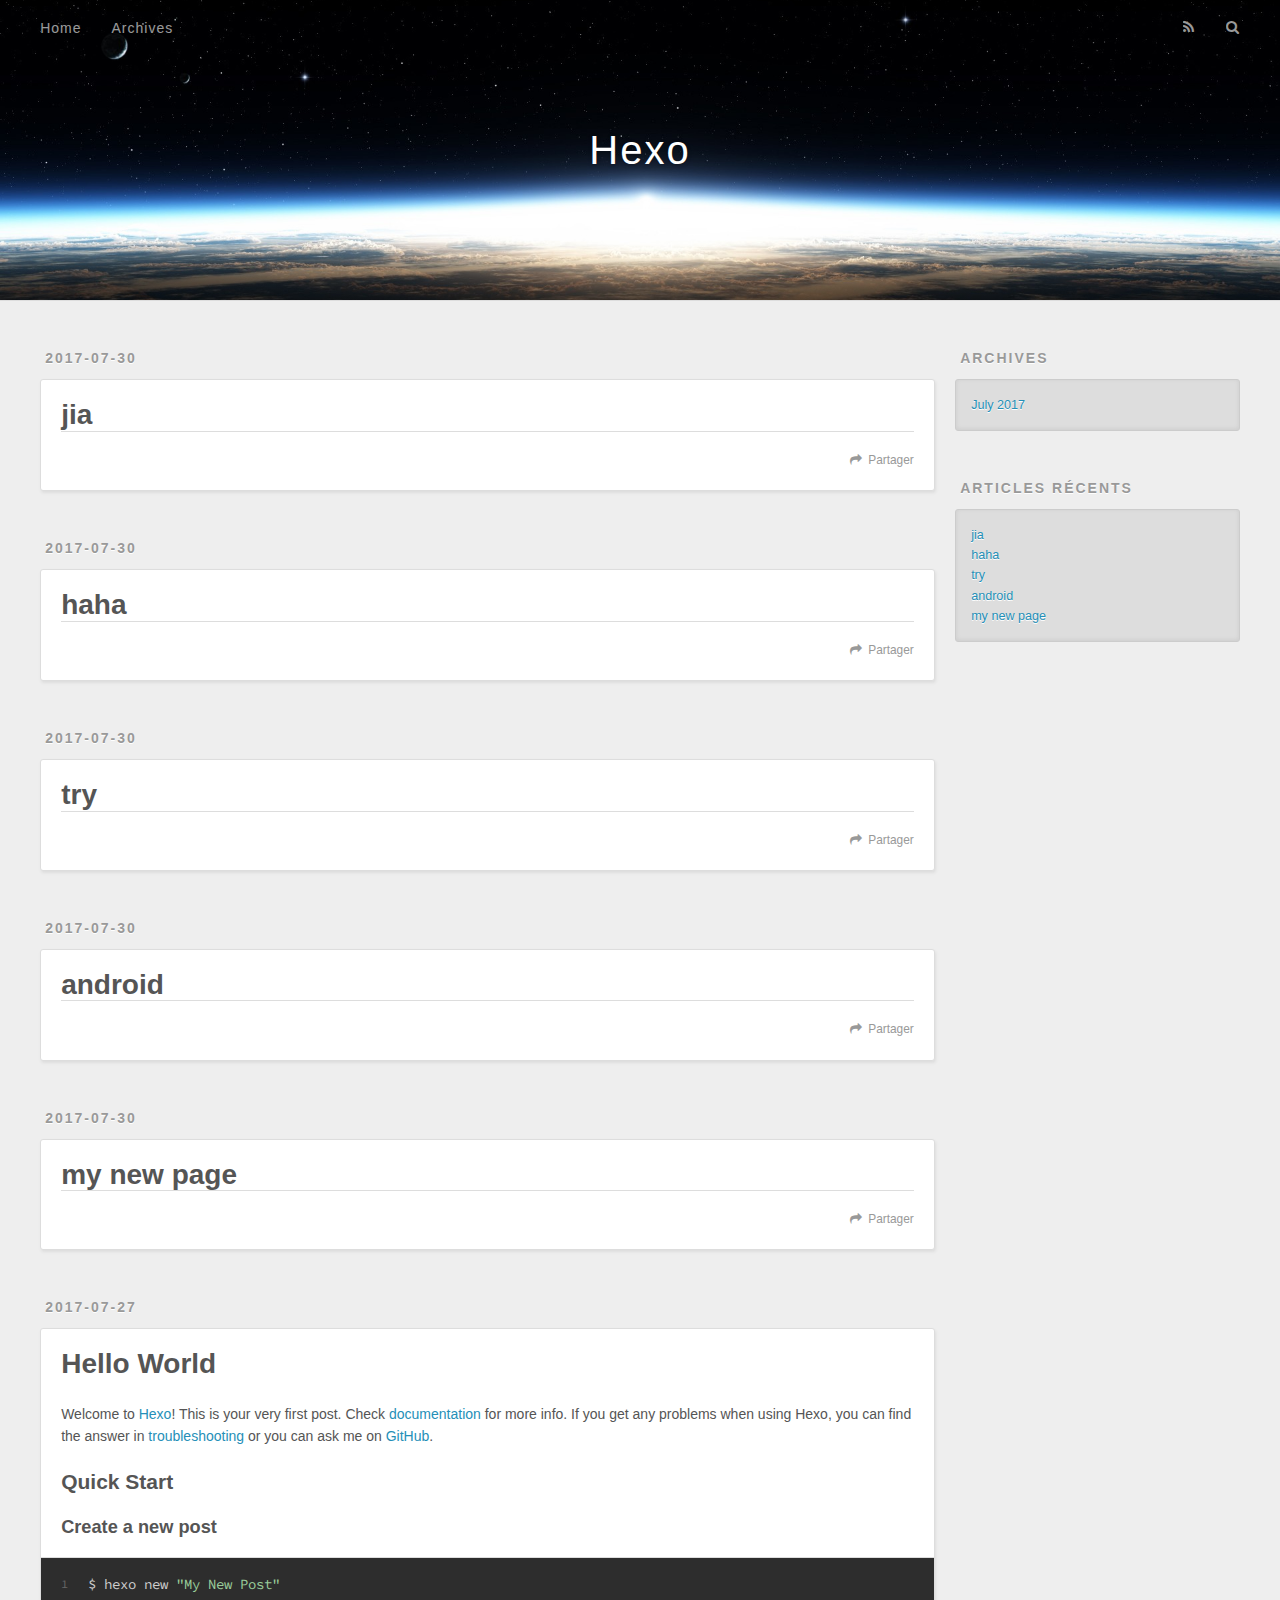
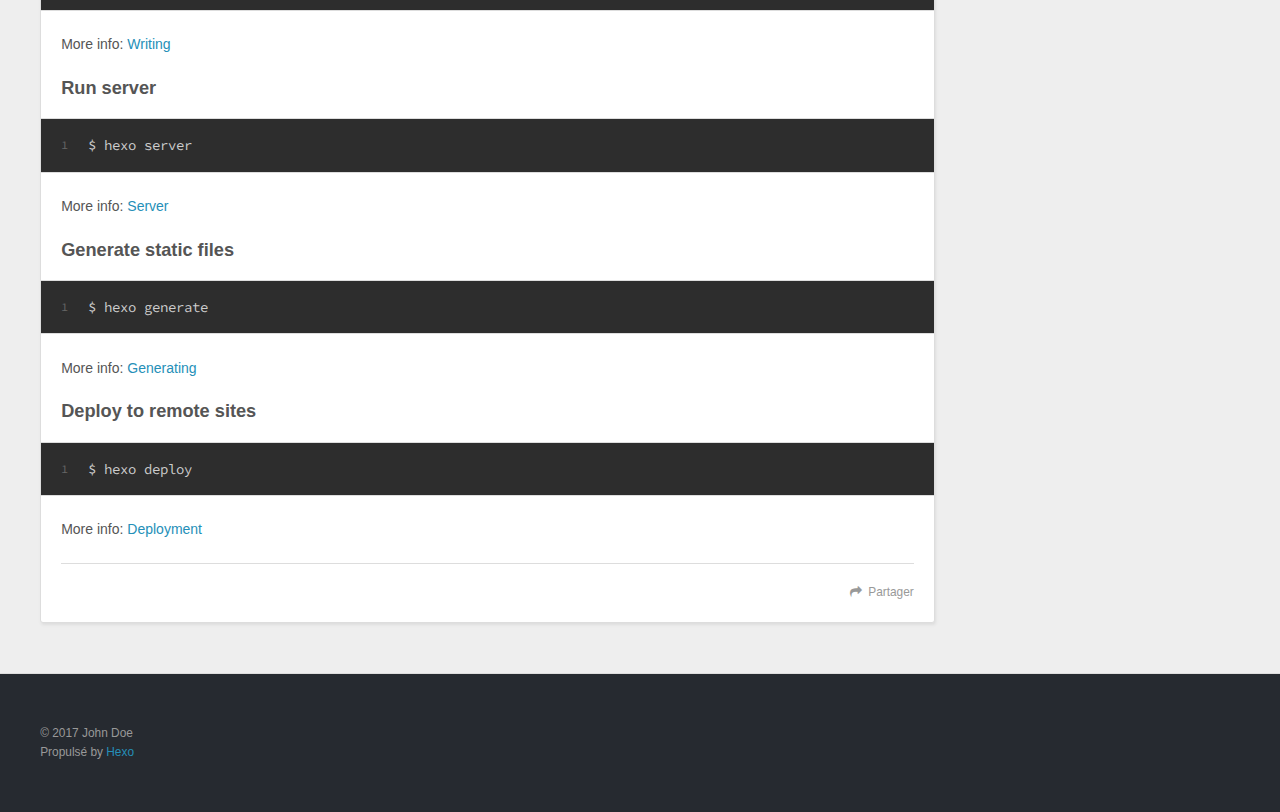
==== index.html @ c7bb4c89 "¡°update¡±" ====
<!DOCTYPE html>
<html>
<head>
  <meta charset="utf-8">
  
  <title>Hexo</title>
  <meta name="viewport" content="width=device-width, initial-scale=1, maximum-scale=1">
  <meta property="og:type" content="website">
<meta property="og:title" content="Hexo">
<meta property="og:url" content="http://yoursite.com/index.html">
<meta property="og:site_name" content="Hexo">
<meta name="twitter:card" content="summary">
<meta name="twitter:title" content="Hexo">
  
    <link rel="alternate" href="/atom.xml" title="Hexo" type="application/atom+xml">
  
  
    <link rel="icon" href="/favicon.png">
  
  
    <link href="//fonts.googleapis.com/css?family=Source+Code+Pro" rel="stylesheet" type="text/css">
  
  <link rel="stylesheet" href="/css/style.css">
  

</head>

<body>
  <div id="container">
    <div id="wrap">
      <header id="header">
  <div id="banner"></div>
  <div id="header-outer" class="outer">
    <div id="header-title" class="inner">
      <h1 id="logo-wrap">
        <a href="/" id="logo">Hexo</a>
      </h1>
      
    </div>
    <div id="header-inner" class="inner">
      <nav id="main-nav">
        <a id="main-nav-toggle" class="nav-icon"></a>
        
          <a class="main-nav-link" href="/">Home</a>
        
          <a class="main-nav-link" href="/archives">Archives</a>
        
      </nav>
      <nav id="sub-nav">
        
          <a id="nav-rss-link" class="nav-icon" href="/atom.xml" title="Flux RSS"></a>
        
        <a id="nav-search-btn" class="nav-icon" title="Rechercher"></a>
      </nav>
      <div id="search-form-wrap">
        <form action="//google.com/search" method="get" accept-charset="UTF-8" class="search-form"><input type="search" name="q" class="search-form-input" placeholder="Search"><button type="submit" class="search-form-submit">&#xF002;</button><input type="hidden" name="sitesearch" value="http://yoursite.com"></form>
      </div>
    </div>
  </div>
</header>
      <div class="outer">
        <section id="main">
  
    <article id="post-jia" class="article article-type-post" itemscope itemprop="blogPost">
  <div class="article-meta">
    <a href="/2017/07/30/jia/" class="article-date">
  <time datetime="2017-07-30T05:12:49.000Z" itemprop="datePublished">2017-07-30</time>
</a>
    
  </div>
  <div class="article-inner">
    
    
      <header class="article-header">
        
  
    <h1 itemprop="name">
      <a class="article-title" href="/2017/07/30/jia/">jia</a>
    </h1>
  

      </header>
    
    <div class="article-entry" itemprop="articleBody">
      
        
      
    </div>
    <footer class="article-footer">
      <a data-url="http://yoursite.com/2017/07/30/jia/" data-id="cj5q9s3gd0002yw0jaml4h2d7" class="article-share-link">Partager</a>
      
      
    </footer>
  </div>
  
</article>


  
    <article id="post-haha" class="article article-type-post" itemscope itemprop="blogPost">
  <div class="article-meta">
    <a href="/2017/07/30/haha/" class="article-date">
  <time datetime="2017-07-30T05:07:58.000Z" itemprop="datePublished">2017-07-30</time>
</a>
    
  </div>
  <div class="article-inner">
    
    
      <header class="article-header">
        
  
    <h1 itemprop="name">
      <a class="article-title" href="/2017/07/30/haha/">haha</a>
    </h1>
  

      </header>
    
    <div class="article-entry" itemprop="articleBody">
      
        
      
    </div>
    <footer class="article-footer">
      <a data-url="http://yoursite.com/2017/07/30/haha/" data-id="cj5q9s3gm0005yw0jquipggwv" class="article-share-link">Partager</a>
      
      
    </footer>
  </div>
  
</article>


  
    <article id="post-try" class="article article-type-post" itemscope itemprop="blogPost">
  <div class="article-meta">
    <a href="/2017/07/30/try/" class="article-date">
  <time datetime="2017-07-30T05:05:52.000Z" itemprop="datePublished">2017-07-30</time>
</a>
    
  </div>
  <div class="article-inner">
    
    
      <header class="article-header">
        
  
    <h1 itemprop="name">
      <a class="article-title" href="/2017/07/30/try/">try</a>
    </h1>
  

      </header>
    
    <div class="article-entry" itemprop="articleBody">
      
        
      
    </div>
    <footer class="article-footer">
      <a data-url="http://yoursite.com/2017/07/30/try/" data-id="cj5q9s3gf0003yw0jsdpm944f" class="article-share-link">Partager</a>
      
      
    </footer>
  </div>
  
</article>


  
    <article id="post-android" class="article article-type-post" itemscope itemprop="blogPost">
  <div class="article-meta">
    <a href="/2017/07/30/android/" class="article-date">
  <time datetime="2017-07-30T04:39:45.000Z" itemprop="datePublished">2017-07-30</time>
</a>
    
  </div>
  <div class="article-inner">
    
    
      <header class="article-header">
        
  
    <h1 itemprop="name">
      <a class="article-title" href="/2017/07/30/android/">android</a>
    </h1>
  

      </header>
    
    <div class="article-entry" itemprop="articleBody">
      
        
      
    </div>
    <footer class="article-footer">
      <a data-url="http://yoursite.com/2017/07/30/android/" data-id="cj5q9s3g30000yw0j0gdwr1nl" class="article-share-link">Partager</a>
      
      
    </footer>
  </div>
  
</article>


  
    <article id="post-my-new-page" class="article article-type-post" itemscope itemprop="blogPost">
  <div class="article-meta">
    <a href="/2017/07/30/my-new-page/" class="article-date">
  <time datetime="2017-07-30T04:37:34.000Z" itemprop="datePublished">2017-07-30</time>
</a>
    
  </div>
  <div class="article-inner">
    
    
      <header class="article-header">
        
  
    <h1 itemprop="name">
      <a class="article-title" href="/2017/07/30/my-new-page/">my new page</a>
    </h1>
  

      </header>
    
    <div class="article-entry" itemprop="articleBody">
      
        
      
    </div>
    <footer class="article-footer">
      <a data-url="http://yoursite.com/2017/07/30/my-new-page/" data-id="cj5q9s3gh0004yw0j6h6091w2" class="article-share-link">Partager</a>
      
      
    </footer>
  </div>
  
</article>


  
    <article id="post-hello-world" class="article article-type-post" itemscope itemprop="blogPost">
  <div class="article-meta">
    <a href="/2017/07/27/hello-world/" class="article-date">
  <time datetime="2017-07-27T14:45:45.366Z" itemprop="datePublished">2017-07-27</time>
</a>
    
  </div>
  <div class="article-inner">
    
    
      <header class="article-header">
        
  
    <h1 itemprop="name">
      <a class="article-title" href="/2017/07/27/hello-world/">Hello World</a>
    </h1>
  

      </header>
    
    <div class="article-entry" itemprop="articleBody">
      
        <p>Welcome to <a href="https://hexo.io/" target="_blank" rel="external">Hexo</a>! This is your very first post. Check <a href="https://hexo.io/docs/" target="_blank" rel="external">documentation</a> for more info. If you get any problems when using Hexo, you can find the answer in <a href="https://hexo.io/docs/troubleshooting.html" target="_blank" rel="external">troubleshooting</a> or you can ask me on <a href="https://github.com/hexojs/hexo/issues" target="_blank" rel="external">GitHub</a>.</p>
<h2 id="Quick-Start"><a href="#Quick-Start" class="headerlink" title="Quick Start"></a>Quick Start</h2><h3 id="Create-a-new-post"><a href="#Create-a-new-post" class="headerlink" title="Create a new post"></a>Create a new post</h3><figure class="highlight bash"><table><tr><td class="gutter"><pre><div class="line">1</div></pre></td><td class="code"><pre><div class="line">$ hexo new <span class="string">"My New Post"</span></div></pre></td></tr></table></figure>
<p>More info: <a href="https://hexo.io/docs/writing.html" target="_blank" rel="external">Writing</a></p>
<h3 id="Run-server"><a href="#Run-server" class="headerlink" title="Run server"></a>Run server</h3><figure class="highlight bash"><table><tr><td class="gutter"><pre><div class="line">1</div></pre></td><td class="code"><pre><div class="line">$ hexo server</div></pre></td></tr></table></figure>
<p>More info: <a href="https://hexo.io/docs/server.html" target="_blank" rel="external">Server</a></p>
<h3 id="Generate-static-files"><a href="#Generate-static-files" class="headerlink" title="Generate static files"></a>Generate static files</h3><figure class="highlight bash"><table><tr><td class="gutter"><pre><div class="line">1</div></pre></td><td class="code"><pre><div class="line">$ hexo generate</div></pre></td></tr></table></figure>
<p>More info: <a href="https://hexo.io/docs/generating.html" target="_blank" rel="external">Generating</a></p>
<h3 id="Deploy-to-remote-sites"><a href="#Deploy-to-remote-sites" class="headerlink" title="Deploy to remote sites"></a>Deploy to remote sites</h3><figure class="highlight bash"><table><tr><td class="gutter"><pre><div class="line">1</div></pre></td><td class="code"><pre><div class="line">$ hexo deploy</div></pre></td></tr></table></figure>
<p>More info: <a href="https://hexo.io/docs/deployment.html" target="_blank" rel="external">Deployment</a></p>

      
    </div>
    <footer class="article-footer">
      <a data-url="http://yoursite.com/2017/07/27/hello-world/" data-id="cj5q9s3ga0001yw0j1km4j6fi" class="article-share-link">Partager</a>
      
      
    </footer>
  </div>
  
</article>


  

</section>
        
          <aside id="sidebar">
  
    

  
    

  
    
  
    
  <div class="widget-wrap">
    <h3 class="widget-title">Archives</h3>
    <div class="widget">
      <ul class="archive-list"><li class="archive-list-item"><a class="archive-list-link" href="/archives/2017/07/">July 2017</a></li></ul>
    </div>
  </div>


  
    
  <div class="widget-wrap">
    <h3 class="widget-title">Articles récents</h3>
    <div class="widget">
      <ul>
        
          <li>
            <a href="/2017/07/30/jia/">jia</a>
          </li>
        
          <li>
            <a href="/2017/07/30/haha/">haha</a>
          </li>
        
          <li>
            <a href="/2017/07/30/try/">try</a>
          </li>
        
          <li>
            <a href="/2017/07/30/android/">android</a>
          </li>
        
          <li>
            <a href="/2017/07/30/my-new-page/">my new page</a>
          </li>
        
      </ul>
    </div>
  </div>

  
</aside>
        
      </div>
      <footer id="footer">
  
  <div class="outer">
    <div id="footer-info" class="inner">
      &copy; 2017 John Doe<br>
      Propulsé by <a href="http://hexo.io/" target="_blank">Hexo</a>
    </div>
  </div>
</footer>
    </div>
    <nav id="mobile-nav">
  
    <a href="/" class="mobile-nav-link">Home</a>
  
    <a href="/archives" class="mobile-nav-link">Archives</a>
  
</nav>
    

<script src="//ajax.googleapis.com/ajax/libs/jquery/2.0.3/jquery.min.js"></script>


  <link rel="stylesheet" href="/fancybox/jquery.fancybox.css">
  <script src="/fancybox/jquery.fancybox.pack.js"></script>


<script src="/js/script.js"></script>

  </div>
</body>
</html>
---- css/style.css ----
body {
  width: 100%;
}
body:before,
body:after {
  content: "";
  display: table;
}
body:after {
  clear: both;
}
html,
body,
div,
span,
applet,
object,
iframe,
h1,
h2,
h3,
h4,
h5,
h6,
p,
blockquote,
pre,
a,
abbr,
acronym,
address,
big,
cite,
code,
del,
dfn,
em,
img,
ins,
kbd,
q,
s,
samp,
small,
strike,
strong,
sub,
sup,
tt,
var,
dl,
dt,
dd,
ol,
ul,
li,
fieldset,
form,
label,
legend,
table,
caption,
tbody,
tfoot,
thead,
tr,
th,
td {
  margin: 0;
  padding: 0;
  border: 0;
  outline: 0;
  font-weight: inherit;
  font-style: inherit;
  font-family: inherit;
  font-size: 100%;
  vertical-align: baseline;
}
body {
  line-height: 1;
  color: #000;
  background: #fff;
}
ol,
ul {
  list-style: none;
}
table {
  border-collapse: separate;
  border-spacing: 0;
  vertical-align: middle;
}
caption,
th,
td {
  text-align: left;
  font-weight: normal;
  vertical-align: middle;
}
a img {
  border: none;
}
input,
button {
  margin: 0;
  padding: 0;
}
input::-moz-focus-inner,
button::-moz-focus-inner {
  border: 0;
  padding: 0;
}
@font-face {
  font-family: FontAwesome;
  font-style: normal;
  font-weight: normal;
  src: url("fonts/fontawesome-webfont.eot?v=#4.0.3");
  src: url("fonts/fontawesome-webfont.eot?#iefix&v=#4.0.3") format("embedded-opentype"), url("fonts/fontawesome-webfont.woff?v=#4.0.3") format("woff"), url("fonts/fontawesome-webfont.ttf?v=#4.0.3") format("truetype"), url("fonts/fontawesome-webfont.svg#fontawesomeregular?v=#4.0.3") format("svg");
}
html,
body,
#container {
  height: 100%;
}
body {
  background: #eee;
  font: 14px "Helvetica Neue", Helvetica, Arial, sans-serif;
  -webkit-text-size-adjust: 100%;
}
.outer {
  max-width: 1220px;
  margin: 0 auto;
  padding: 0 20px;
}
.outer:before,
.outer:after {
  content: "";
  display: table;
}
.outer:after {
  clear: both;
}
.inner {
  display: inline;
  float: left;
  width: 98.33333333333333%;
  margin: 0 0.833333333333333%;
}
.left,
.alignleft {
  float: left;
}
.right,
.alignright {
  float: right;
}
.clear {
  clear: both;
}
#container {
  position: relative;
}
.mobile-nav-on {
  overflow: hidden;
}
#wrap {
  height: 100%;
  width: 100%;
  position: absolute;
  top: 0;
  left: 0;
  -webkit-transition: 0.2s ease-out;
  -moz-transition: 0.2s ease-out;
  -ms-transition: 0.2s ease-out;
  transition: 0.2s ease-out;
  z-index: 1;
  background: #eee;
}
.mobile-nav-on #wrap {
  left: 280px;
}
@media screen and (min-width: 768px) {
  #main {
    display: inline;
    float: left;
    width: 73.33333333333333%;
    margin: 0 0.833333333333333%;
  }
}
.article-date,
.article-category-link,
.archive-year,
.widget-title {
  text-decoration: none;
  text-transform: uppercase;
  letter-spacing: 2px;
  color: #999;
  margin-bottom: 1em;
  margin-left: 5px;
  line-height: 1em;
  text-shadow: 0 1px #fff;
  font-weight: bold;
}
.article-inner,
.archive-article-inner {
  background: #fff;
  -webkit-box-shadow: 1px 2px 3px #ddd;
  box-shadow: 1px 2px 3px #ddd;
  border: 1px solid #ddd;
  border-radius: 3px;
}
.article-entry h1,
.widget h1 {
  font-size: 2em;
}
.article-entry h2,
.widget h2 {
  font-size: 1.5em;
}
.article-entry h3,
.widget h3 {
  font-size: 1.3em;
}
.article-entry h4,
.widget h4 {
  font-size: 1.2em;
}
.article-entry h5,
.widget h5 {
  font-size: 1em;
}
.article-entry h6,
.widget h6 {
  font-size: 1em;
  color: #999;
}
.article-entry hr,
.widget hr {
  border: 1px dashed #ddd;
}
.article-entry strong,
.widget strong {
  font-weight: bold;
}
.article-entry em,
.widget em,
.article-entry cite,
.widget cite {
  font-style: italic;
}
.article-entry sup,
.widget sup,
.article-entry sub,
.widget sub {
  font-size: 0.75em;
  line-height: 0;
  position: relative;
  vertical-align: baseline;
}
.article-entry sup,
.widget sup {
  top: -0.5em;
}
.article-entry sub,
.widget sub {
  bottom: -0.2em;
}
.article-entry small,
.widget small {
  font-size: 0.85em;
}
.article-entry acronym,
.widget acronym,
.article-entry abbr,
.widget abbr {
  border-bottom: 1px dotted;
}
.article-entry ul,
.widget ul,
.article-entry ol,
.widget ol,
.article-entry dl,
.widget dl {
  margin: 0 20px;
  line-height: 1.6em;
}
.article-entry ul ul,
.widget ul ul,
.article-entry ol ul,
.widget ol ul,
.article-entry ul ol,
.widget ul ol,
.article-entry ol ol,
.widget ol ol {
  margin-top: 0;
  margin-bottom: 0;
}
.article-entry ul,
.widget ul {
  list-style: disc;
}
.article-entry ol,
.widget ol {
  list-style: decimal;
}
.article-entry dt,
.widget dt {
  font-weight: bold;
}
#header {
  height: 300px;
  position: relative;
  border-bottom: 1px solid #ddd;
}
#header:before,
#header:after {
  content: "";
  position: absolute;
  left: 0;
  right: 0;
  height: 40px;
}
#header:before {
  top: 0;
  background: -webkit-linear-gradient(rgba(0,0,0,0.2), transparent);
  background: -moz-linear-gradient(rgba(0,0,0,0.2), transparent);
  background: -ms-linear-gradient(rgba(0,0,0,0.2), transparent);
  background: linear-gradient(rgba(0,0,0,0.2), transparent);
}
#header:after {
  bottom: 0;
  background: -webkit-linear-gradient(transparent, rgba(0,0,0,0.2));
  background: -moz-linear-gradient(transparent, rgba(0,0,0,0.2));
  background: -ms-linear-gradient(transparent, rgba(0,0,0,0.2));
  background: linear-gradient(transparent, rgba(0,0,0,0.2));
}
#header-outer {
  height: 100%;
  position: relative;
}
#header-inner {
  position: relative;
  overflow: hidden;
}
#banner {
  position: absolute;
  top: 0;
  left: 0;
  width: 100%;
  height: 100%;
  background: url("images/banner.jpg") center #000;
  -webkit-background-size: cover;
  -moz-background-size: cover;
  background-size: cover;
  z-index: -1;
}
#header-title {
  text-align: center;
  height: 40px;
  position: absolute;
  top: 50%;
  left: 0;
  margin-top: -20px;
}
#logo,
#subtitle {
  text-decoration: none;
  color: #fff;
  font-weight: 300;
  text-shadow: 0 1px 4px rgba(0,0,0,0.3);
}
#logo {
  font-size: 40px;
  line-height: 40px;
  letter-spacing: 2px;
}
#subtitle {
  font-size: 16px;
  line-height: 16px;
  letter-spacing: 1px;
}
#subtitle-wrap {
  margin-top: 16px;
}
#main-nav {
  float: left;
  margin-left: -15px;
}
.nav-icon,
.main-nav-link {
  float: left;
  color: #fff;
  opacity: 0.6;
  text-decoration: none;
  text-shadow: 0 1px rgba(0,0,0,0.2);
  -webkit-transition: opacity 0.2s;
  -moz-transition: opacity 0.2s;
  -ms-transition: opacity 0.2s;
  transition: opacity 0.2s;
  display: block;
  padding: 20px 15px;
}
.nav-icon:hover,
.main-nav-link:hover {
  opacity: 1;
}
.nav-icon {
  font-family: FontAwesome;
  text-align: center;
  font-size: 14px;
  width: 14px;
  height: 14px;
  padding: 20px 15px;
  position: relative;
  cursor: pointer;
}
.main-nav-link {
  font-weight: 300;
  letter-spacing: 1px;
}
@media screen and (max-width: 479px) {
  .main-nav-link {
    display: none;
  }
}
#main-nav-toggle {
  display: none;
}
#main-nav-toggle:before {
  content: "\f0c9";
}
@media screen and (max-width: 479px) {
  #main-nav-toggle {
    display: block;
  }
}
#sub-nav {
  float: right;
  margin-right: -15px;
}
#nav-rss-link:before {
  content: "\f09e";
}
#nav-search-btn:before {
  content: "\f002";
}
#search-form-wrap {
  position: absolute;
  top: 15px;
  width: 150px;
  height: 30px;
  right: -150px;
  opacity: 0;
  -webkit-transition: 0.2s ease-out;
  -moz-transition: 0.2s ease-out;
  -ms-transition: 0.2s ease-out;
  transition: 0.2s ease-out;
}
#search-form-wrap.on {
  opacity: 1;
  right: 0;
}
@media screen and (max-width: 479px) {
  #search-form-wrap {
    width: 100%;
    right: -100%;
  }
}
.search-form {
  position: absolute;
  top: 0;
  left: 0;
  right: 0;
  background: #fff;
  padding: 5px 15px;
  border-radius: 15px;
  -webkit-box-shadow: 0 0 10px rgba(0,0,0,0.3);
  box-shadow: 0 0 10px rgba(0,0,0,0.3);
}
.search-form-input {
  border: none;
  background: none;
  color: #555;
  width: 100%;
  font: 13px "Helvetica Neue", Helvetica, Arial, sans-serif;
  outline: none;
}
.search-form-input::-webkit-search-results-decoration,
.search-form-input::-webkit-search-cancel-button {
  -webkit-appearance: none;
}
.search-form-submit {
  position: absolute;
  top: 50%;
  right: 10px;
  margin-top: -7px;
  font: 13px FontAwesome;
  border: none;
  background: none;
  color: #bbb;
  cursor: pointer;
}
.search-form-submit:hover,
.search-form-submit:focus {
  color: #777;
}
.article {
  margin: 50px 0;
}
.article-inner {
  overflow: hidden;
}
.article-meta:before,
.article-meta:after {
  content: "";
  display: table;
}
.article-meta:after {
  clear: both;
}
.article-date {
  float: left;
}
.article-category {
  float: left;
  line-height: 1em;
  color: #ccc;
  text-shadow: 0 1px #fff;
  margin-left: 8px;
}
.article-category:before {
  content: "\2022";
}
.article-category-link {
  margin: 0 12px 1em;
}
.article-header {
  padding: 20px 20px 0;
}
.article-title {
  text-decoration: none;
  font-size: 2em;
  font-weight: bold;
  color: #555;
  line-height: 1.1em;
  -webkit-transition: color 0.2s;
  -moz-transition: color 0.2s;
  -ms-transition: color 0.2s;
  transition: color 0.2s;
}
a.article-title:hover {
  color: #258fb8;
}
.article-entry {
  color: #555;
  padding: 0 20px;
}
.article-entry:before,
.article-entry:after {
  content: "";
  display: table;
}
.article-entry:after {
  clear: both;
}
.article-entry p,
.article-entry table {
  line-height: 1.6em;
  margin: 1.6em 0;
}
.article-entry h1,
.article-entry h2,
.article-entry h3,
.article-entry h4,
.article-entry h5,
.article-entry h6 {
  font-weight: bold;
}
.article-entry h1,
.article-entry h2,
.article-entry h3,
.article-entry h4,
.article-entry h5,
.article-entry h6 {
  line-height: 1.1em;
  margin: 1.1em 0;
}
.article-entry a {
  color: #258fb8;
  text-decoration: none;
}
.article-entry a:hover {
  text-decoration: underline;
}
.article-entry ul,
.article-entry ol,
.article-entry dl {
  margin-top: 1.6em;
  margin-bottom: 1.6em;
}
.article-entry img,
.article-entry video {
  max-width: 100%;
  height: auto;
  display: block;
  margin: auto;
}
.article-entry iframe {
  border: none;
}
.article-entry table {
  width: 100%;
  border-collapse: collapse;
  border-spacing: 0;
}
.article-entry th {
  font-weight: bold;
  border-bottom: 3px solid #ddd;
  padding-bottom: 0.5em;
}
.article-entry td {
  border-bottom: 1px solid #ddd;
  padding: 10px 0;
}
.article-entry blockquote {
  font-family: Georgia, "Times New Roman", serif;
  font-size: 1.4em;
  margin: 1.6em 20px;
  text-align: center;
}
.article-entry blockquote footer {
  font-size: 14px;
  margin: 1.6em 0;
  font-family: "Helvetica Neue", Helvetica, Arial, sans-serif;
}
.article-entry blockquote footer cite:before {
  content: "—";
  padding: 0 0.5em;
}
.article-entry .pullquote {
  text-align: left;
  width: 45%;
  margin: 0;
}
.article-entry .pullquote.left {
  margin-left: 0.5em;
  margin-right: 1em;
}
.article-entry .pullquote.right {
  margin-right: 0.5em;
  margin-left: 1em;
}
.article-entry .caption {
  color: #999;
  display: block;
  font-size: 0.9em;
  margin-top: 0.5em;
  position: relative;
  text-align: center;
}
.article-entry .video-container {
  position: relative;
  padding-top: 56.25%;
  height: 0;
  overflow: hidden;
}
.article-entry .video-container iframe,
.article-entry .video-container object,
.article-entry .video-container embed {
  position: absolute;
  top: 0;
  left: 0;
  width: 100%;
  height: 100%;
  margin-top: 0;
}
.article-more-link a {
  display: inline-block;
  line-height: 1em;
  padding: 6px 15px;
  border-radius: 15px;
  background: #eee;
  color: #999;
  text-shadow: 0 1px #fff;
  text-decoration: none;
}
.article-more-link a:hover {
  background: #258fb8;
  color: #fff;
  text-decoration: none;
  text-shadow: 0 1px #1e7293;
}
.article-footer {
  font-size: 0.85em;
  line-height: 1.6em;
  border-top: 1px solid #ddd;
  padding-top: 1.6em;
  margin: 0 20px 20px;
}
.article-footer:before,
.article-footer:after {
  content: "";
  display: table;
}
.article-footer:after {
  clear: both;
}
.article-footer a {
  color: #999;
  text-decoration: none;
}
.article-footer a:hover {
  color: #555;
}
.article-tag-list-item {
  float: left;
  margin-right: 10px;
}
.article-tag-list-link:before {
  content: "#";
}
.article-comment-link {
  float: right;
}
.article-comment-link:before {
  content: "\f075";
  font-family: FontAwesome;
  padding-right: 8px;
}
.article-share-link {
  cursor: pointer;
  float: right;
  margin-left: 20px;
}
.article-share-link:before {
  content: "\f064";
  font-family: FontAwesome;
  padding-right: 6px;
}
#article-nav {
  position: relative;
}
#article-nav:before,
#article-nav:after {
  content: "";
  display: table;
}
#article-nav:after {
  clear: both;
}
@media screen and (min-width: 768px) {
  #article-nav {
    margin: 50px 0;
  }
  #article-nav:before {
    width: 8px;
    height: 8px;
    position: absolute;
    top: 50%;
    left: 50%;
    margin-top: -4px;
    margin-left: -4px;
    content: "";
    border-radius: 50%;
    background: #ddd;
    -webkit-box-shadow: 0 1px 2px #fff;
    box-shadow: 0 1px 2px #fff;
  }
}
.article-nav-link-wrap {
  text-decoration: none;
  text-shadow: 0 1px #fff;
  color: #999;
  -webkit-box-sizing: border-box;
  -moz-box-sizing: border-box;
  box-sizing: border-box;
  margin-top: 50px;
  text-align: center;
  display: block;
}
.article-nav-link-wrap:hover {
  color: #555;
}
@media screen and (min-width: 768px) {
  .article-nav-link-wrap {
    width: 50%;
    margin-top: 0;
  }
}
@media screen and (min-width: 768px) {
  #article-nav-newer {
    float: left;
    text-align: right;
    padding-right: 20px;
  }
}
@media screen and (min-width: 768px) {
  #article-nav-older {
    float: right;
    text-align: left;
    padding-left: 20px;
  }
}
.article-nav-caption {
  text-transform: uppercase;
  letter-spacing: 2px;
  color: #ddd;
  line-height: 1em;
  font-weight: bold;
}
#article-nav-newer .article-nav-caption {
  margin-right: -2px;
}
.article-nav-title {
  font-size: 0.85em;
  line-height: 1.6em;
  margin-top: 0.5em;
}
.article-share-box {
  position: absolute;
  display: none;
  background: #fff;
  -webkit-box-shadow: 1px 2px 10px rgba(0,0,0,0.2);
  box-shadow: 1px 2px 10px rgba(0,0,0,0.2);
  border-radius: 3px;
  margin-left: -145px;
  overflow: hidden;
  z-index: 1;
}
.article-share-box.on {
  display: block;
}
.article-share-input {
  width: 100%;
  background: none;
  -webkit-box-sizing: border-box;
  -moz-box-sizing: border-box;
  box-sizing: border-box;
  font: 14px "Helvetica Neue", Helvetica, Arial, sans-serif;
  padding: 0 15px;
  color: #555;
  outline: none;
  border: 1px solid #ddd;
  border-radius: 3px 3px 0 0;
  height: 36px;
  line-height: 36px;
}
.article-share-links {
  background: #eee;
}
.article-share-links:before,
.article-share-links:after {
  content: "";
  display: table;
}
.article-share-links:after {
  clear: both;
}
.article-share-twitter,
.article-share-facebook,
.article-share-pinterest,
.article-share-google {
  width: 50px;
  height: 36px;
  display: block;
  float: left;
  position: relative;
  color: #999;
  text-shadow: 0 1px #fff;
}
.article-share-twitter:before,
.article-share-facebook:before,
.article-share-pinterest:before,
.article-share-google:before {
  font-size: 20px;
  font-family: FontAwesome;
  width: 20px;
  height: 20px;
  position: absolute;
  top: 50%;
  left: 50%;
  margin-top: -10px;
  margin-left: -10px;
  text-align: center;
}
.article-share-twitter:hover,
.article-share-facebook:hover,
.article-share-pinterest:hover,
.article-share-google:hover {
  color: #fff;
}
.article-share-twitter:before {
  content: "\f099";
}
.article-share-twitter:hover {
  background: #00aced;
  text-shadow: 0 1px #008abe;
}
.article-share-facebook:before {
  content: "\f09a";
}
.article-share-facebook:hover {
  background: #3b5998;
  text-shadow: 0 1px #2f477a;
}
.article-share-pinterest:before {
  content: "\f0d2";
}
.article-share-pinterest:hover {
  background: #cb2027;
  text-shadow: 0 1px #a21a1f;
}
.article-share-google:before {
  content: "\f0d5";
}
.article-share-google:hover {
  background: #dd4b39;
  text-shadow: 0 1px #be3221;
}
.article-gallery {
  background: #000;
  position: relative;
}
.article-gallery-photos {
  position: relative;
  overflow: hidden;
}
.article-gallery-img {
  display: none;
  max-width: 100%;
}
.article-gallery-img:first-child {
  display: block;
}
.article-gallery-img.loaded {
  position: absolute;
  display: block;
}
.article-gallery-img img {
  display: block;
  max-width: 100%;
  margin: 0 auto;
}
#comments {
  background: #fff;
  -webkit-box-shadow: 1px 2px 3px #ddd;
  box-shadow: 1px 2px 3px #ddd;
  padding: 20px;
  border: 1px solid #ddd;
  border-radius: 3px;
  margin: 50px 0;
}
#comments a {
  color: #258fb8;
}
.archives-wrap {
  margin: 50px 0;
}
.archives:before,
.archives:after {
  content: "";
  display: table;
}
.archives:after {
  clear: both;
}
.archive-year-wrap {
  margin-bottom: 1em;
}
.archives {
  -webkit-column-gap: 10px;
  -moz-column-gap: 10px;
  column-gap: 10px;
}
@media screen and (min-width: 480px) and (max-width: 767px) {
  .archives {
    -webkit-column-count: 2;
    -moz-column-count: 2;
    column-count: 2;
  }
}
@media screen and (min-width: 768px) {
  .archives {
    -webkit-column-count: 3;
    -moz-column-count: 3;
    column-count: 3;
  }
}
.archive-article {
  -webkit-column-break-inside: avoid;
  page-break-inside: avoid;
  overflow: hidden;
  break-inside: avoid-column;
}
.archive-article-inner {
  padding: 10px;
  margin-bottom: 15px;
}
.archive-article-title {
  text-decoration: none;
  font-weight: bold;
  color: #555;
  -webkit-transition: color 0.2s;
  -moz-transition: color 0.2s;
  -ms-transition: color 0.2s;
  transition: color 0.2s;
  line-height: 1.6em;
}
.archive-article-title:hover {
  color: #258fb8;
}
.archive-article-footer {
  margin-top: 1em;
}
.archive-article-date {
  color: #999;
  text-decoration: none;
  font-size: 0.85em;
  line-height: 1em;
  margin-bottom: 0.5em;
  display: block;
}
#page-nav {
  margin: 50px auto;
  background: #fff;
  -webkit-box-shadow: 1px 2px 3px #ddd;
  box-shadow: 1px 2px 3px #ddd;
  border: 1px solid #ddd;
  border-radius: 3px;
  text-align: center;
  color: #999;
  overflow: hidden;
}
#page-nav:before,
#page-nav:after {
  content: "";
  display: table;
}
#page-nav:after {
  clear: both;
}
#page-nav a,
#page-nav span {
  padding: 10px 20px;
  line-height: 1;
  height: 2ex;
}
#page-nav a {
  color: #999;
  text-decoration: none;
}
#page-nav a:hover {
  background: #999;
  color: #fff;
}
#page-nav .prev {
  float: left;
}
#page-nav .next {
  float: right;
}
#page-nav .page-number {
  display: inline-block;
}
@media screen and (max-width: 479px) {
  #page-nav .page-number {
    display: none;
  }
}
#page-nav .current {
  color: #555;
  font-weight: bold;
}
#page-nav .space {
  color: #ddd;
}
#footer {
  background: #262a30;
  padding: 50px 0;
  border-top: 1px solid #ddd;
  color: #999;
}
#footer a {
  color: #258fb8;
  text-decoration: none;
}
#footer a:hover {
  text-decoration: underline;
}
#footer-info {
  line-height: 1.6em;
  font-size: 0.85em;
}
.article-entry pre,
.article-entry .highlight {
  background: #2d2d2d;
  margin: 0 -20px;
  padding: 15px 20px;
  border-style: solid;
  border-color: #ddd;
  border-width: 1px 0;
  overflow: auto;
  color: #ccc;
  line-height: 22.400000000000002px;
}
.article-entry .highlight .gutter pre,
.article-entry .gist .gist-file .gist-data .line-numbers {
  color: #666;
  font-size: 0.85em;
}
.article-entry pre,
.article-entry code {
  font-family: "Source Code Pro", Consolas, Monaco, Menlo, Consolas, monospace;
}
.article-entry code {
  background: #eee;
  text-shadow: 0 1px #fff;
  padding: 0 0.3em;
}
.article-entry pre code {
  background: none;
  text-shadow: none;
  padding: 0;
}
.article-entry .highlight pre {
  border: none;
  margin: 0;
  padding: 0;
}
.article-entry .highlight table {
  margin: 0;
  width: auto;
}
.article-entry .highlight td {
  border: none;
  padding: 0;
}
.article-entry .highlight figcaption {
  font-size: 0.85em;
  color: #999;
  line-height: 1em;
  margin-bottom: 1em;
}
.article-entry .highlight figcaption:before,
.article-entry .highlight figcaption:after {
  content: "";
  display: table;
}
.article-entry .highlight figcaption:after {
  clear: both;
}
.article-entry .highlight figcaption a {
  float: right;
}
.article-entry .highlight .gutter pre {
  text-align: right;
  padding-right: 20px;
}
.article-entry .highlight .line {
  height: 22.400000000000002px;
}
.article-entry .highlight .line.marked {
  background: #515151;
}
.article-entry .gist {
  margin: 0 -20px;
  border-style: solid;
  border-color: #ddd;
  border-width: 1px 0;
  background: #2d2d2d;
  padding: 15px 20px 15px 0;
}
.article-entry .gist .gist-file {
  border: none;
  font-family: "Source Code Pro", Consolas, Monaco, Menlo, Consolas, monospace;
  margin: 0;
}
.article-entry .gist .gist-file .gist-data {
  background: none;
  border: none;
}
.article-entry .gist .gist-file .gist-data .line-numbers {
  background: none;
  border: none;
  padding: 0 20px 0 0;
}
.article-entry .gist .gist-file .gist-data .line-data {
  padding: 0 !important;
}
.article-entry .gist .gist-file .highlight {
  margin: 0;
  padding: 0;
  border: none;
}
.article-entry .gist .gist-file .gist-meta {
  background: #2d2d2d;
  color: #999;
  font: 0.85em "Helvetica Neue", Helvetica, Arial, sans-serif;
  text-shadow: 0 0;
  padding: 0;
  margin-top: 1em;
  margin-left: 20px;
}
.article-entry .gist .gist-file .gist-meta a {
  color: #258fb8;
  font-weight: normal;
}
.article-entry .gist .gist-file .gist-meta a:hover {
  text-decoration: underline;
}
pre .comment,
pre .title {
  color: #999;
}
pre .variable,
pre .attribute,
pre .tag,
pre .regexp,
pre .ruby .constant,
pre .xml .tag .title,
pre .xml .pi,
pre .xml .doctype,
pre .html .doctype,
pre .css .id,
pre .css .class,
pre .css .pseudo {
  color: #f2777a;
}
pre .number,
pre .preprocessor,
pre .built_in,
pre .literal,
pre .params,
pre .constant {
  color: #f99157;
}
pre .class,
pre .ruby .class .title,
pre .css .rules .attribute {
  color: #9c9;
}
pre .string,
pre .value,
pre .inheritance,
pre .header,
pre .ruby .symbol,
pre .xml .cdata {
  color: #9c9;
}
pre .css .hexcolor {
  color: #6cc;
}
pre .function,
pre .python .decorator,
pre .python .title,
pre .ruby .function .title,
pre .ruby .title .keyword,
pre .perl .sub,
pre .javascript .title,
pre .coffeescript .title {
  color: #69c;
}
pre .keyword,
pre .javascript .function {
  color: #c9c;
}
@media screen and (max-width: 479px) {
  #mobile-nav {
    position: absolute;
    top: 0;
    left: 0;
    width: 280px;
    height: 100%;
    background: #191919;
    border-right: 1px solid #fff;
  }
}
@media screen and (max-width: 479px) {
  .mobile-nav-link {
    display: block;
    color: #999;
    text-decoration: none;
    padding: 15px 20px;
    font-weight: bold;
  }
  .mobile-nav-link:hover {
    color: #fff;
  }
}
@media screen and (min-width: 768px) {
  #sidebar {
    display: inline;
    float: left;
    width: 23.333333333333332%;
    margin: 0 0.833333333333333%;
  }
}
.widget-wrap {
  margin: 50px 0;
}
.widget {
  color: #777;
  text-shadow: 0 1px #fff;
  background: #ddd;
  -webkit-box-shadow: 0 -1px 4px #ccc inset;
  box-shadow: 0 -1px 4px #ccc inset;
  border: 1px solid #ccc;
  padding: 15px;
  border-radius: 3px;
}
.widget a {
  color: #258fb8;
  text-decoration: none;
}
.widget a:hover {
  text-decoration: underline;
}
.widget ul ul,
.widget ol ul,
.widget dl ul,
.widget ul ol,
.widget ol ol,
.widget dl ol,
.widget ul dl,
.widget ol dl,
.widget dl dl {
  margin-left: 15px;
  list-style: disc;
}
.widget {
  line-height: 1.6em;
  word-wrap: break-word;
  font-size: 0.9em;
}
.widget ul,
.widget ol {
  list-style: none;
  margin: 0;
}
.widget ul ul,
.widget ol ul,
.widget ul ol,
.widget ol ol {
  margin: 0 20px;
}
.widget ul ul,
.widget ol ul {
  list-style: disc;
}
.widget ul ol,
.widget ol ol {
  list-style: decimal;
}
.category-list-count,
.tag-list-count,
.archive-list-count {
  padding-left: 5px;
  color: #999;
  font-size: 0.85em;
}
.category-list-count:before,
.tag-list-count:before,
.archive-list-count:before {
  content: "(";
}
.category-list-count:after,
.tag-list-count:after,
.archive-list-count:after {
  content: ")";
}
.tagcloud a {
  margin-right: 5px;
  display: inline-block;
}
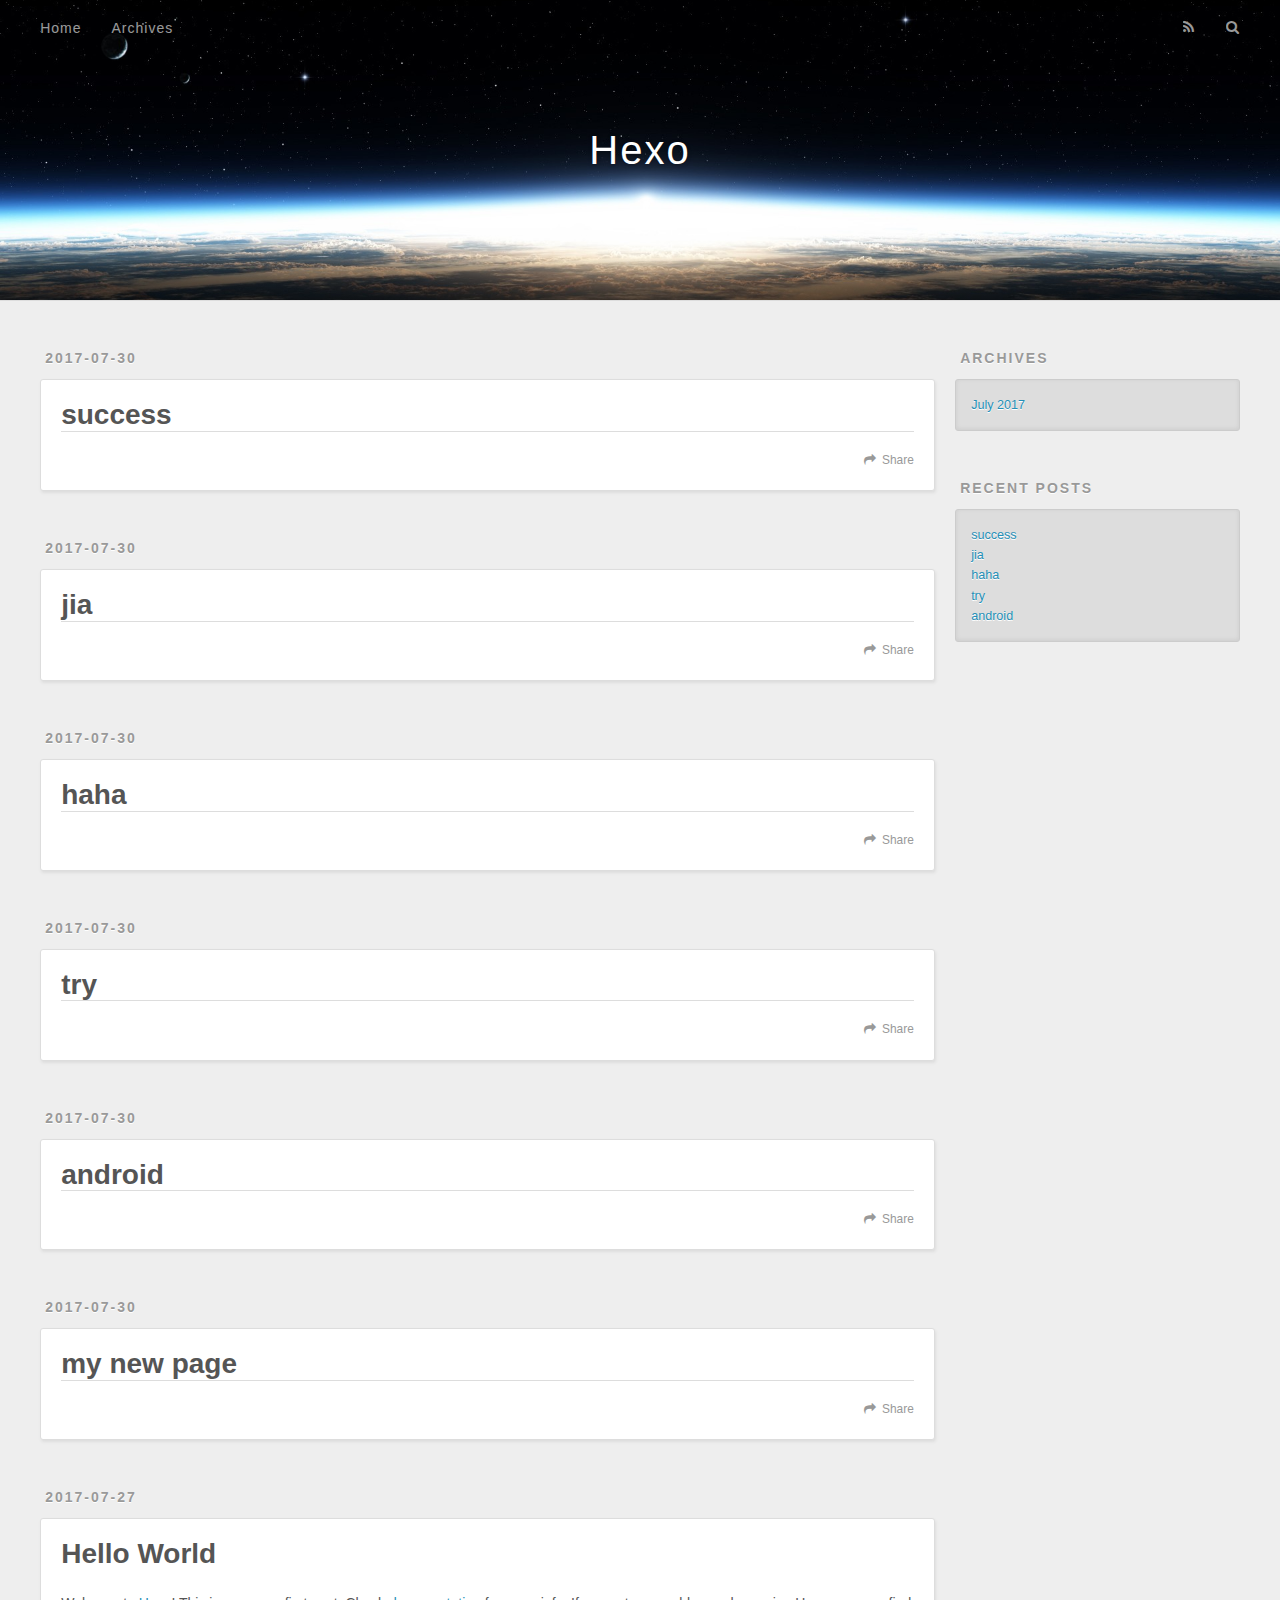
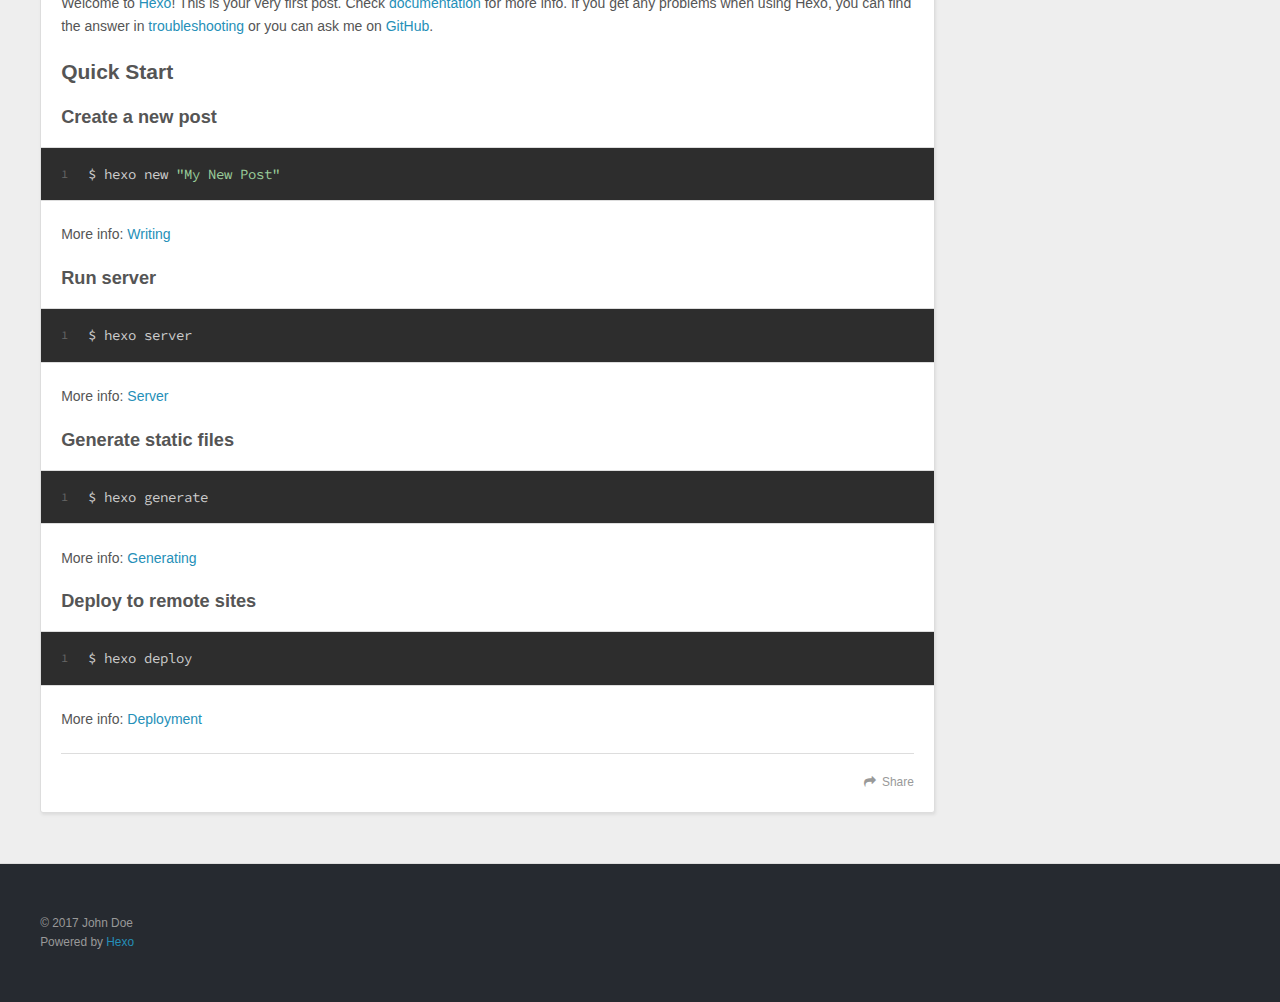
==== commit b1fb63ff: "¡°update¡±" ====
--- a/index.html
+++ b/index.html
@@ -48,9 +48,9 @@
       </nav>
       <nav id="sub-nav">
         
-          <a id="nav-rss-link" class="nav-icon" href="/atom.xml" title="Flux RSS"></a>
-        
-        <a id="nav-search-btn" class="nav-icon" title="Rechercher"></a>
+          <a id="nav-rss-link" class="nav-icon" href="/atom.xml" title="RSS Feed"></a>
+        
+        <a id="nav-search-btn" class="nav-icon" title="Search"></a>
       </nav>
       <div id="search-form-wrap">
         <form action="//google.com/search" method="get" accept-charset="UTF-8" class="search-form"><input type="search" name="q" class="search-form-input" placeholder="Search"><button type="submit" class="search-form-submit">&#xF002;</button><input type="hidden" name="sitesearch" value="http://yoursite.com"></form>
@@ -61,6 +61,42 @@
       <div class="outer">
         <section id="main">
   
+    <article id="post-success" class="article article-type-post" itemscope itemprop="blogPost">
+  <div class="article-meta">
+    <a href="/2017/07/30/success/" class="article-date">
+  <time datetime="2017-07-30T05:15:26.000Z" itemprop="datePublished">2017-07-30</time>
+</a>
+    
+  </div>
+  <div class="article-inner">
+    
+    
+      <header class="article-header">
+        
+  
+    <h1 itemprop="name">
+      <a class="article-title" href="/2017/07/30/success/">success</a>
+    </h1>
+  
+
+      </header>
+    
+    <div class="article-entry" itemprop="articleBody">
+      
+        
+      
+    </div>
+    <footer class="article-footer">
+      <a data-url="http://yoursite.com/2017/07/30/success/" data-id="cj5q9vge800041k0j5p7v4oiz" class="article-share-link">Share</a>
+      
+      
+    </footer>
+  </div>
+  
+</article>
+
+
+  
     <article id="post-jia" class="article article-type-post" itemscope itemprop="blogPost">
   <div class="article-meta">
     <a href="/2017/07/30/jia/" class="article-date">
@@ -87,7 +123,7 @@
       
     </div>
     <footer class="article-footer">
-      <a data-url="http://yoursite.com/2017/07/30/jia/" data-id="cj5q9s3gd0002yw0jaml4h2d7" class="article-share-link">Partager</a>
+      <a data-url="http://yoursite.com/2017/07/30/jia/" data-id="cj5q9vge700031k0j3g5l8vrr" class="article-share-link">Share</a>
       
       
     </footer>
@@ -123,7 +159,7 @@
       
     </div>
     <footer class="article-footer">
-      <a data-url="http://yoursite.com/2017/07/30/haha/" data-id="cj5q9s3gm0005yw0jquipggwv" class="article-share-link">Partager</a>
+      <a data-url="http://yoursite.com/2017/07/30/haha/" data-id="cj5q9vged00061k0jozobrl1i" class="article-share-link">Share</a>
       
       
     </footer>
@@ -159,7 +195,7 @@
       
     </div>
     <footer class="article-footer">
-      <a data-url="http://yoursite.com/2017/07/30/try/" data-id="cj5q9s3gf0003yw0jsdpm944f" class="article-share-link">Partager</a>
+      <a data-url="http://yoursite.com/2017/07/30/try/" data-id="cj5q9vgea00051k0jgdrypjrj" class="article-share-link">Share</a>
       
       
     </footer>
@@ -195,7 +231,7 @@
       
     </div>
     <footer class="article-footer">
-      <a data-url="http://yoursite.com/2017/07/30/android/" data-id="cj5q9s3g30000yw0j0gdwr1nl" class="article-share-link">Partager</a>
+      <a data-url="http://yoursite.com/2017/07/30/android/" data-id="cj5q9vge400021k0jts3npx8y" class="article-share-link">Share</a>
       
       
     </footer>
@@ -231,7 +267,7 @@
       
     </div>
     <footer class="article-footer">
-      <a data-url="http://yoursite.com/2017/07/30/my-new-page/" data-id="cj5q9s3gh0004yw0j6h6091w2" class="article-share-link">Partager</a>
+      <a data-url="http://yoursite.com/2017/07/30/my-new-page/" data-id="cj5q9vgdr00001k0jfszpoyex" class="article-share-link">Share</a>
       
       
     </footer>
@@ -276,7 +312,7 @@
       
     </div>
     <footer class="article-footer">
-      <a data-url="http://yoursite.com/2017/07/27/hello-world/" data-id="cj5q9s3ga0001yw0j1km4j6fi" class="article-share-link">Partager</a>
+      <a data-url="http://yoursite.com/2017/07/27/hello-world/" data-id="cj5q9vge000011k0jmtn6scy6" class="article-share-link">Share</a>
       
       
     </footer>
@@ -311,9 +347,13 @@
   
     
   <div class="widget-wrap">
-    <h3 class="widget-title">Articles récents</h3>
+    <h3 class="widget-title">Recent Posts</h3>
     <div class="widget">
       <ul>
+        
+          <li>
+            <a href="/2017/07/30/success/">success</a>
+          </li>
         
           <li>
             <a href="/2017/07/30/jia/">jia</a>
@@ -331,10 +371,6 @@
             <a href="/2017/07/30/android/">android</a>
           </li>
         
-          <li>
-            <a href="/2017/07/30/my-new-page/">my new page</a>
-          </li>
-        
       </ul>
     </div>
   </div>
@@ -348,7 +384,7 @@
   <div class="outer">
     <div id="footer-info" class="inner">
       &copy; 2017 John Doe<br>
-      Propulsé by <a href="http://hexo.io/" target="_blank">Hexo</a>
+      Powered by <a href="http://hexo.io/" target="_blank">Hexo</a>
     </div>
   </div>
 </footer>
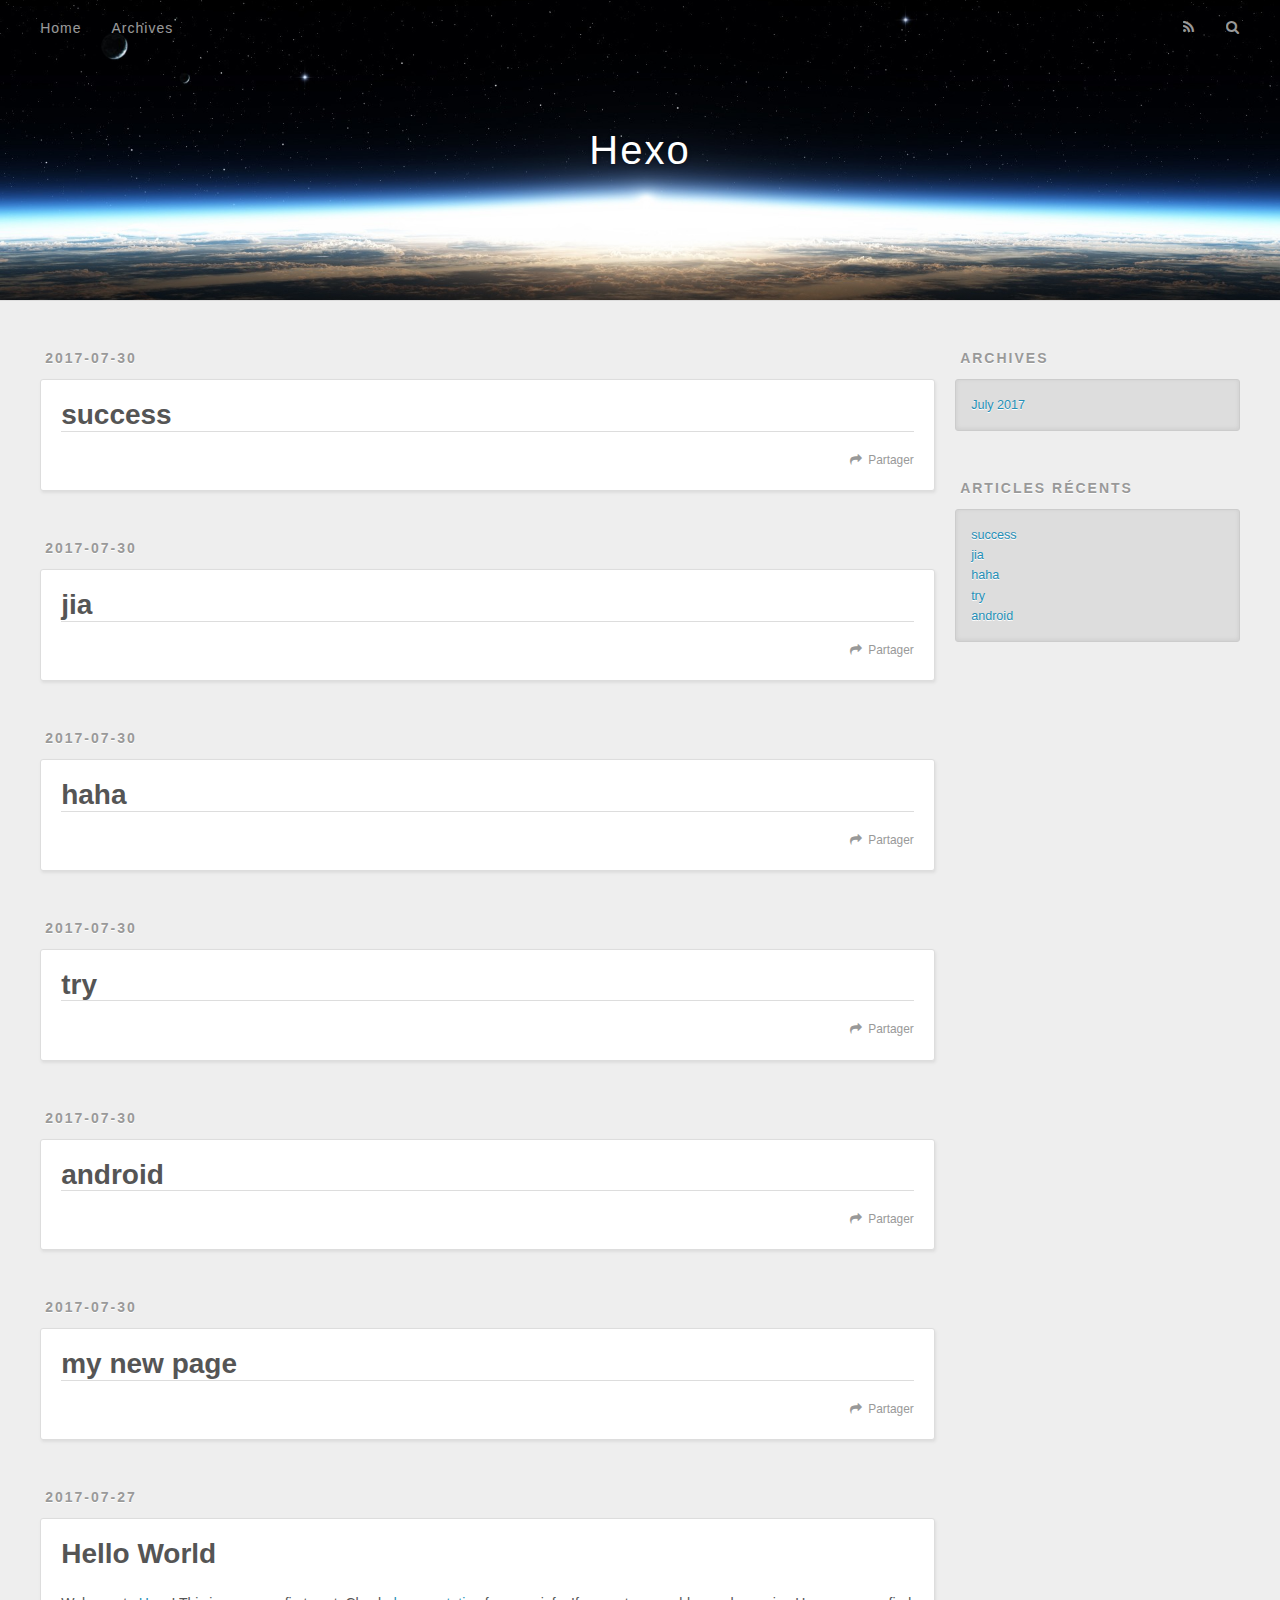
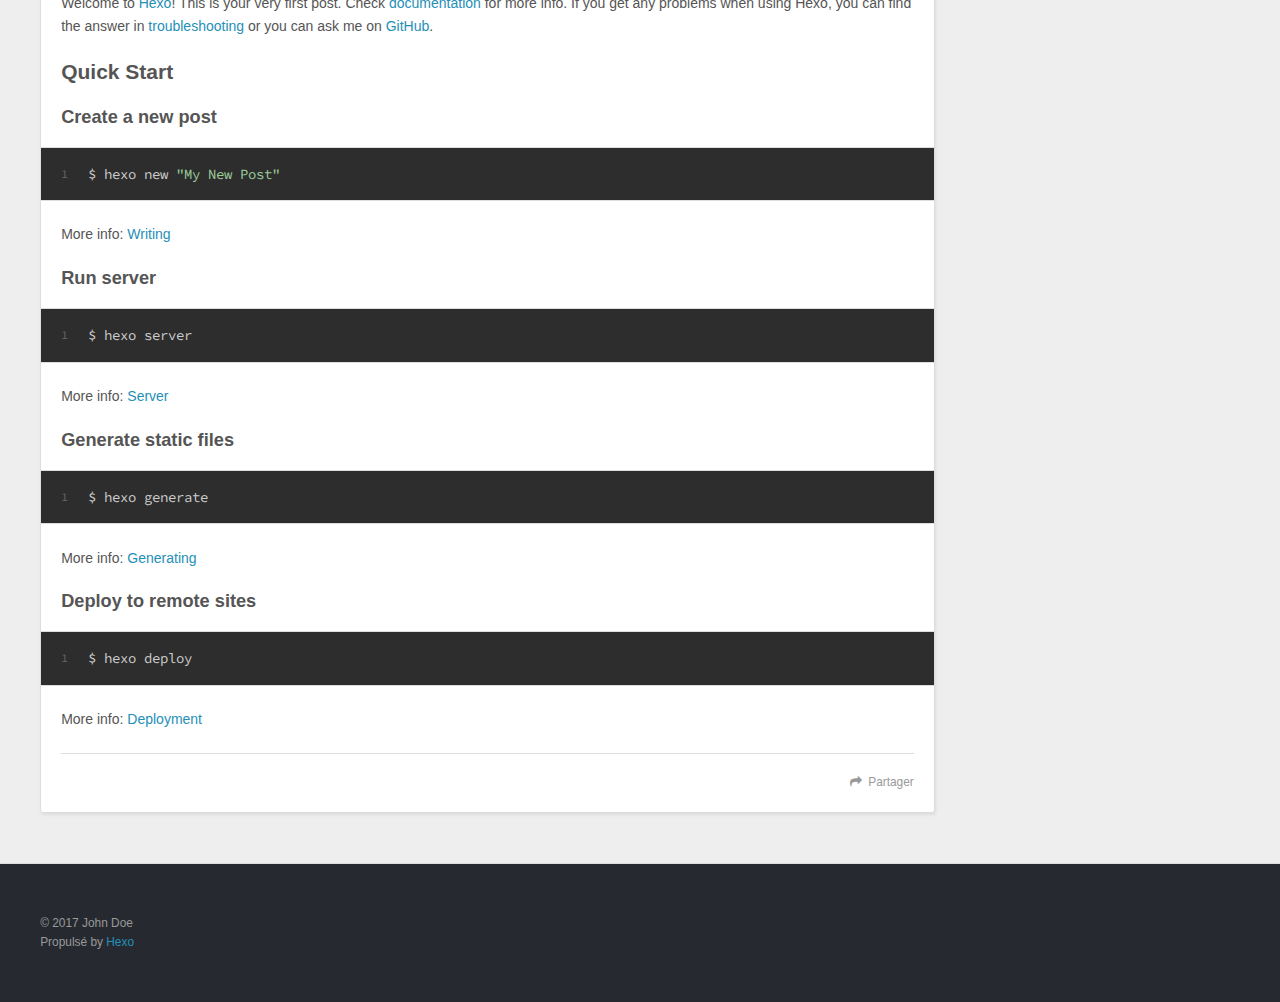
==== commit 61f41287: "update" ====
--- a/index.html
+++ b/index.html
@@ -48,9 +48,9 @@
       </nav>
       <nav id="sub-nav">
         
-          <a id="nav-rss-link" class="nav-icon" href="/atom.xml" title="RSS Feed"></a>
-        
-        <a id="nav-search-btn" class="nav-icon" title="Search"></a>
+          <a id="nav-rss-link" class="nav-icon" href="/atom.xml" title="Flux RSS"></a>
+        
+        <a id="nav-search-btn" class="nav-icon" title="Rechercher"></a>
       </nav>
       <div id="search-form-wrap">
         <form action="//google.com/search" method="get" accept-charset="UTF-8" class="search-form"><input type="search" name="q" class="search-form-input" placeholder="Search"><button type="submit" class="search-form-submit">&#xF002;</button><input type="hidden" name="sitesearch" value="http://yoursite.com"></form>
@@ -87,7 +87,7 @@
       
     </div>
     <footer class="article-footer">
-      <a data-url="http://yoursite.com/2017/07/30/success/" data-id="cj5q9vge800041k0j5p7v4oiz" class="article-share-link">Share</a>
+      <a data-url="http://yoursite.com/2017/07/30/success/" data-id="cj5q9vge800041k0j5p7v4oiz" class="article-share-link">Partager</a>
       
       
     </footer>
@@ -123,7 +123,7 @@
       
     </div>
     <footer class="article-footer">
-      <a data-url="http://yoursite.com/2017/07/30/jia/" data-id="cj5q9vge700031k0j3g5l8vrr" class="article-share-link">Share</a>
+      <a data-url="http://yoursite.com/2017/07/30/jia/" data-id="cj5q9vge700031k0j3g5l8vrr" class="article-share-link">Partager</a>
       
       
     </footer>
@@ -159,7 +159,7 @@
       
     </div>
     <footer class="article-footer">
-      <a data-url="http://yoursite.com/2017/07/30/haha/" data-id="cj5q9vged00061k0jozobrl1i" class="article-share-link">Share</a>
+      <a data-url="http://yoursite.com/2017/07/30/haha/" data-id="cj5q9vged00061k0jozobrl1i" class="article-share-link">Partager</a>
       
       
     </footer>
@@ -195,7 +195,7 @@
       
     </div>
     <footer class="article-footer">
-      <a data-url="http://yoursite.com/2017/07/30/try/" data-id="cj5q9vgea00051k0jgdrypjrj" class="article-share-link">Share</a>
+      <a data-url="http://yoursite.com/2017/07/30/try/" data-id="cj5q9vgea00051k0jgdrypjrj" class="article-share-link">Partager</a>
       
       
     </footer>
@@ -231,7 +231,7 @@
       
     </div>
     <footer class="article-footer">
-      <a data-url="http://yoursite.com/2017/07/30/android/" data-id="cj5q9vge400021k0jts3npx8y" class="article-share-link">Share</a>
+      <a data-url="http://yoursite.com/2017/07/30/android/" data-id="cj5q9vge400021k0jts3npx8y" class="article-share-link">Partager</a>
       
       
     </footer>
@@ -267,7 +267,7 @@
       
     </div>
     <footer class="article-footer">
-      <a data-url="http://yoursite.com/2017/07/30/my-new-page/" data-id="cj5q9vgdr00001k0jfszpoyex" class="article-share-link">Share</a>
+      <a data-url="http://yoursite.com/2017/07/30/my-new-page/" data-id="cj5q9vgdr00001k0jfszpoyex" class="article-share-link">Partager</a>
       
       
     </footer>
@@ -312,7 +312,7 @@
       
     </div>
     <footer class="article-footer">
-      <a data-url="http://yoursite.com/2017/07/27/hello-world/" data-id="cj5q9vge000011k0jmtn6scy6" class="article-share-link">Share</a>
+      <a data-url="http://yoursite.com/2017/07/27/hello-world/" data-id="cj5q9vge000011k0jmtn6scy6" class="article-share-link">Partager</a>
       
       
     </footer>
@@ -347,7 +347,7 @@
   
     
   <div class="widget-wrap">
-    <h3 class="widget-title">Recent Posts</h3>
+    <h3 class="widget-title">Articles récents</h3>
     <div class="widget">
       <ul>
         
@@ -384,7 +384,7 @@
   <div class="outer">
     <div id="footer-info" class="inner">
       &copy; 2017 John Doe<br>
-      Powered by <a href="http://hexo.io/" target="_blank">Hexo</a>
+      Propulsé by <a href="http://hexo.io/" target="_blank">Hexo</a>
     </div>
   </div>
 </footer>
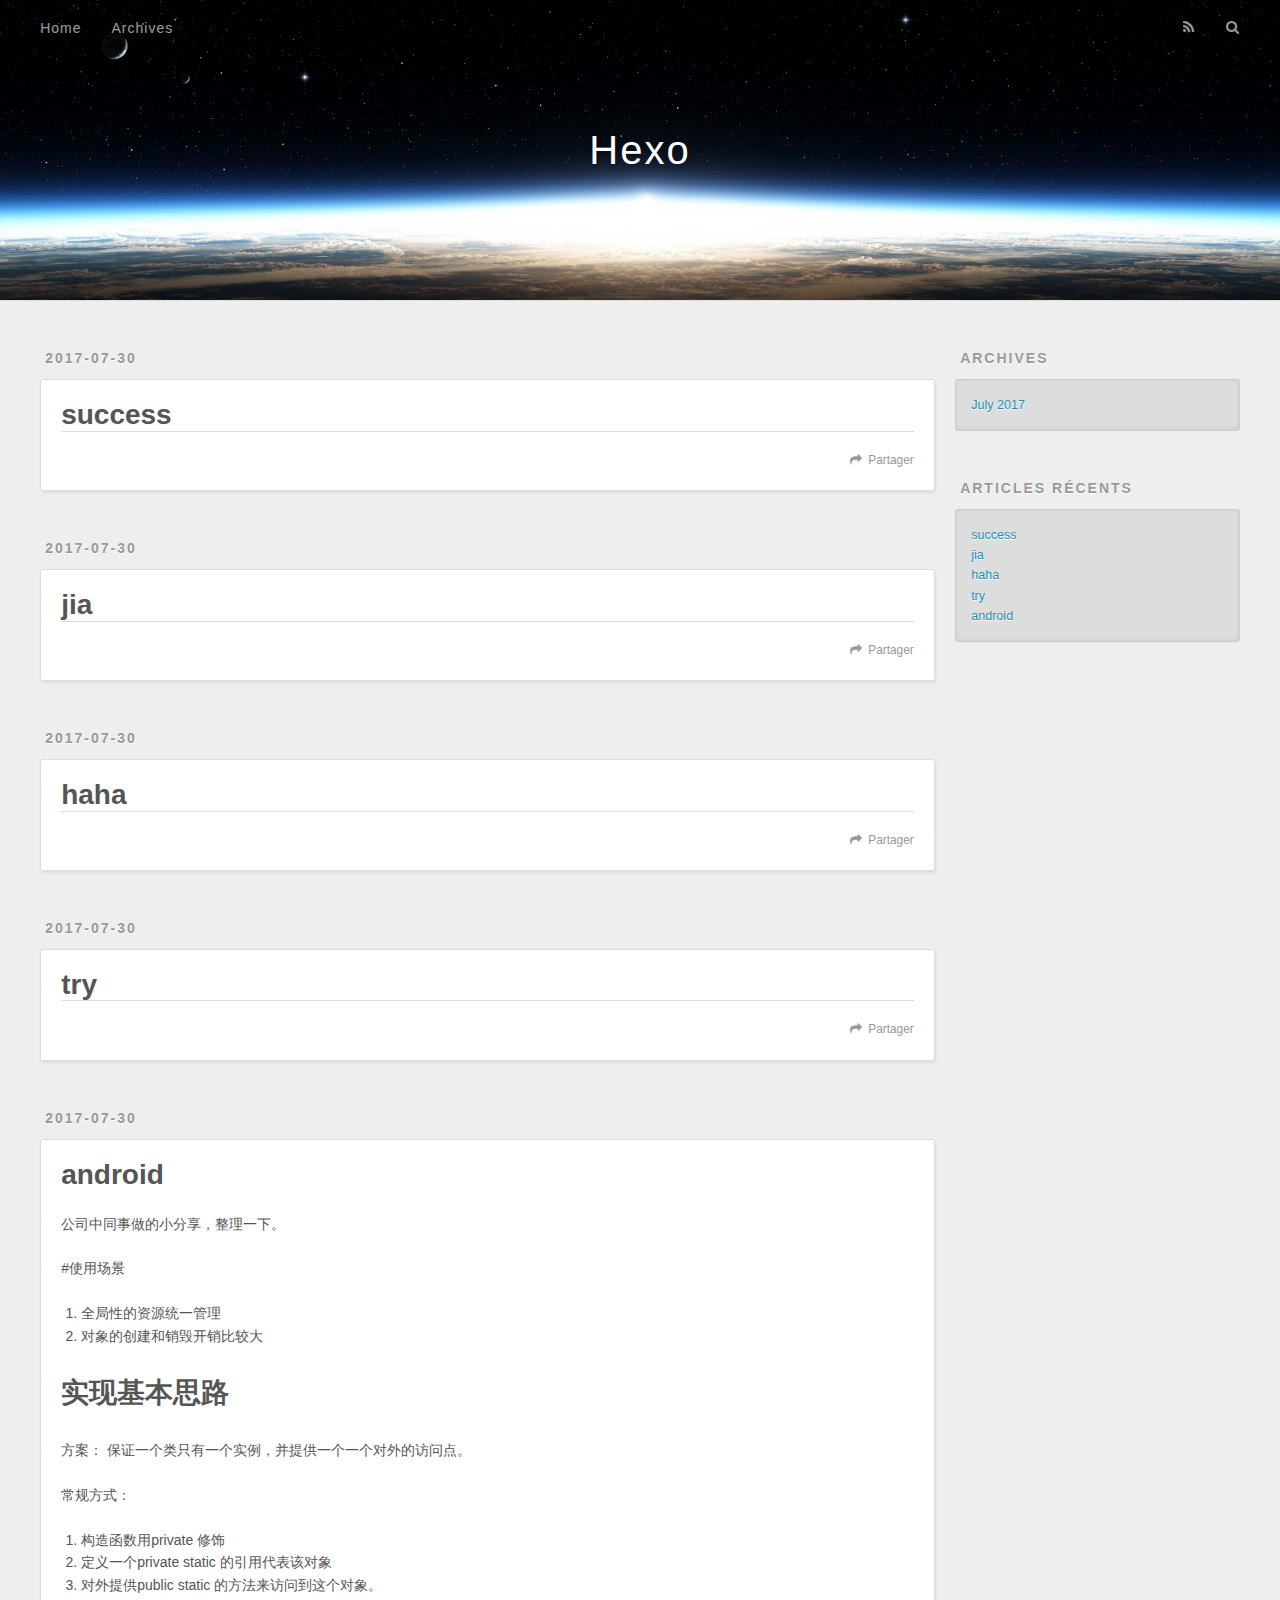
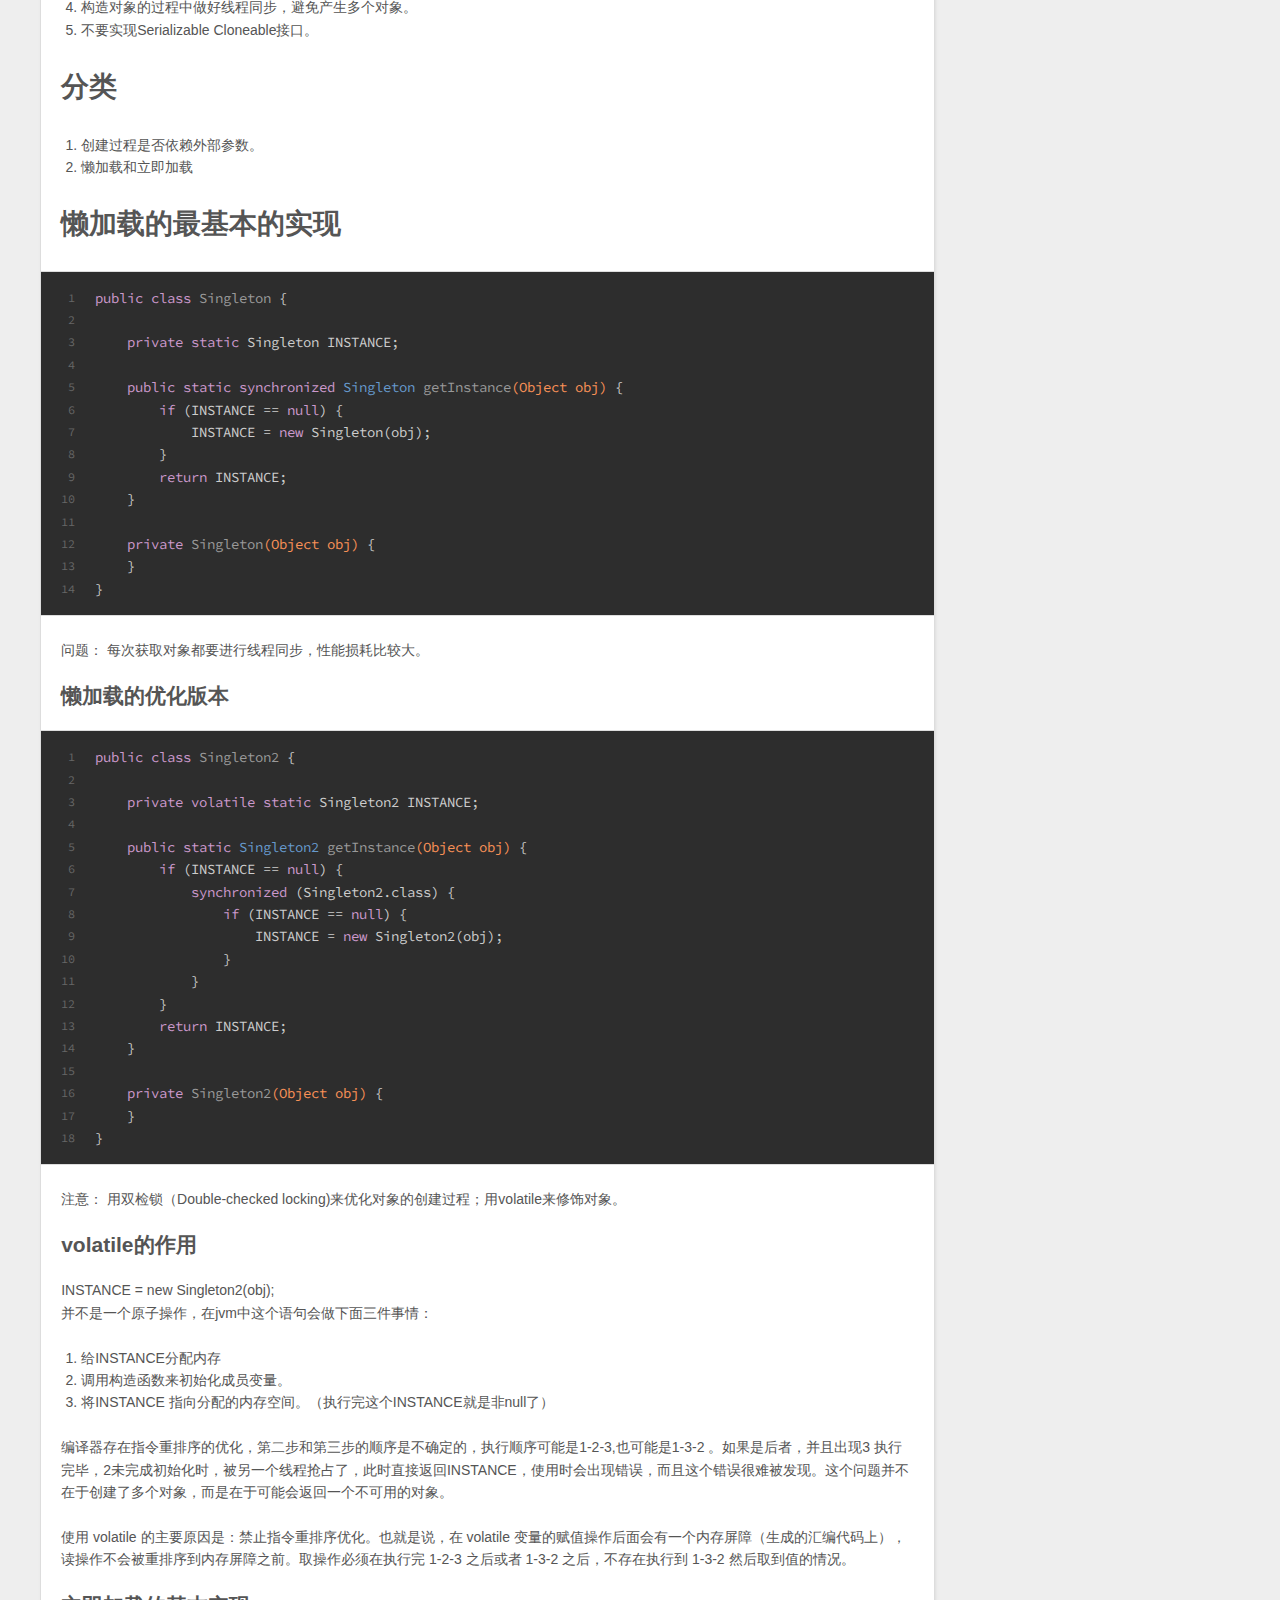
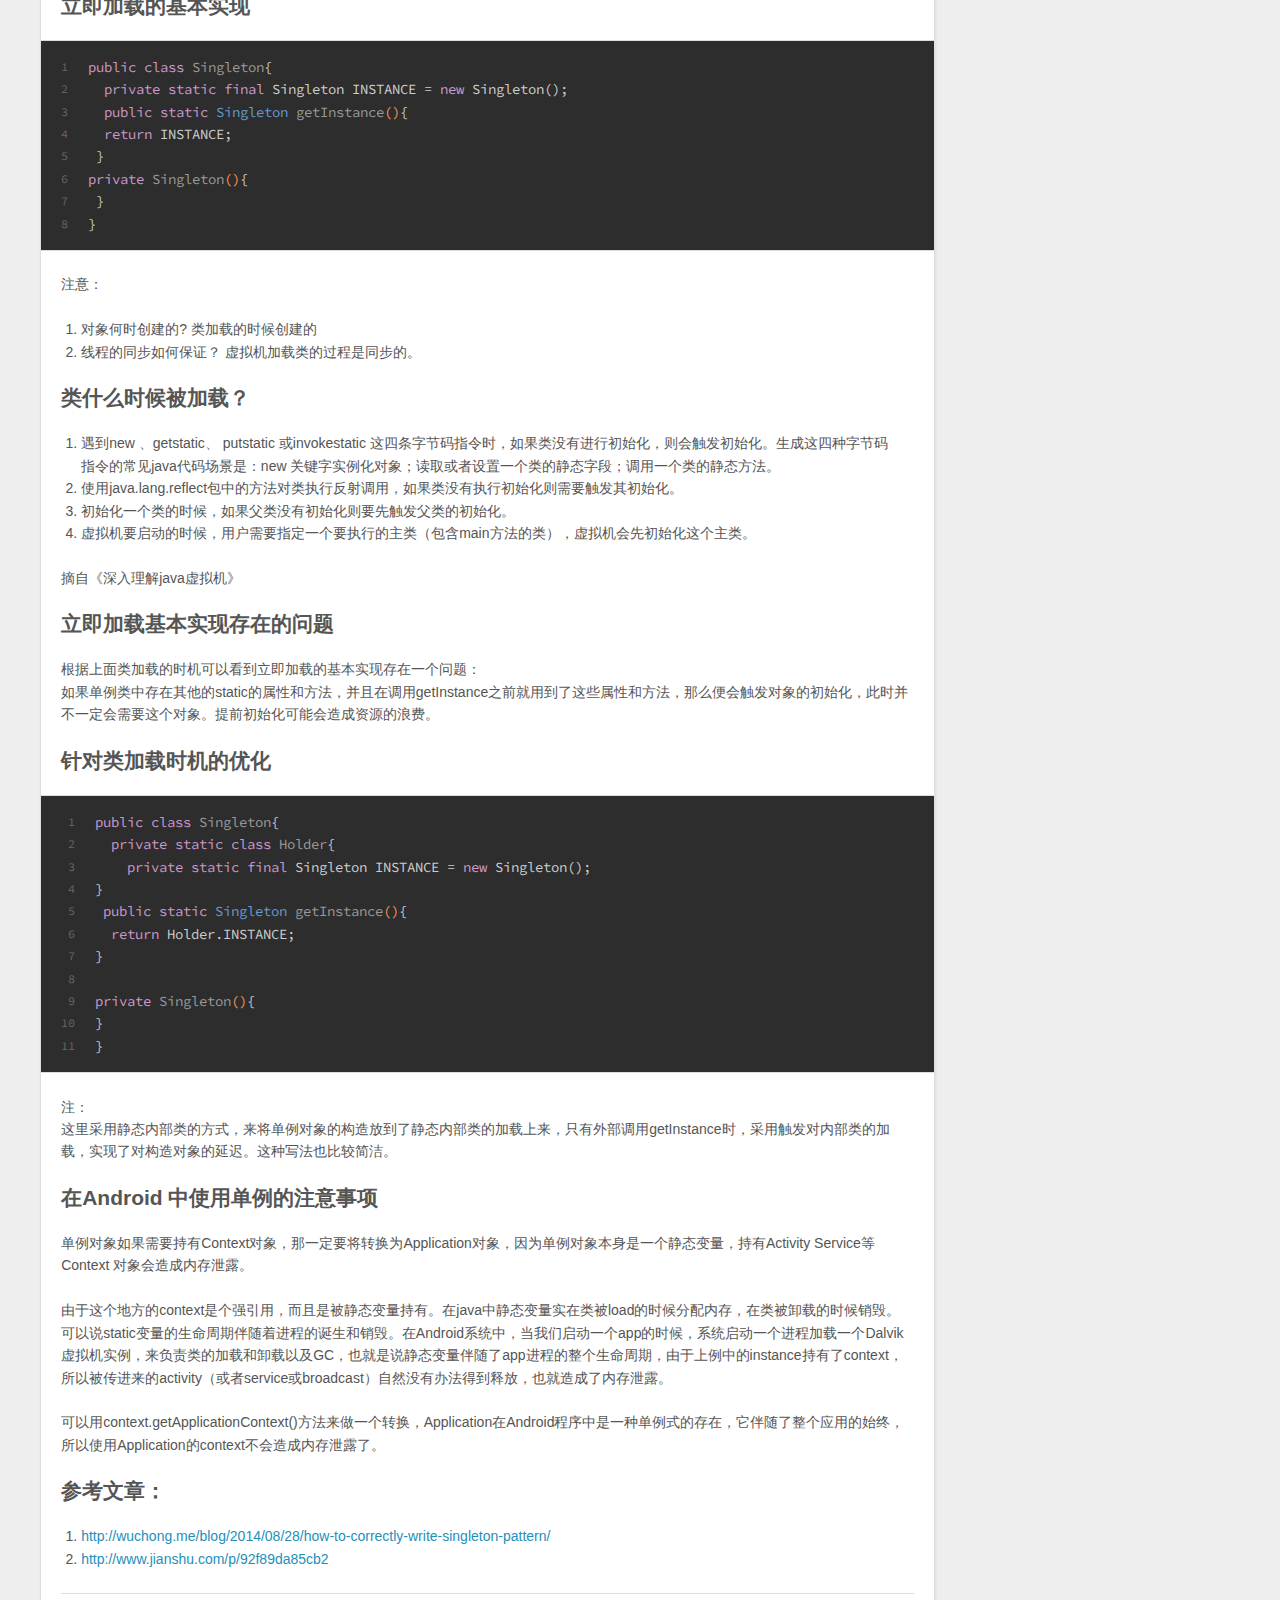
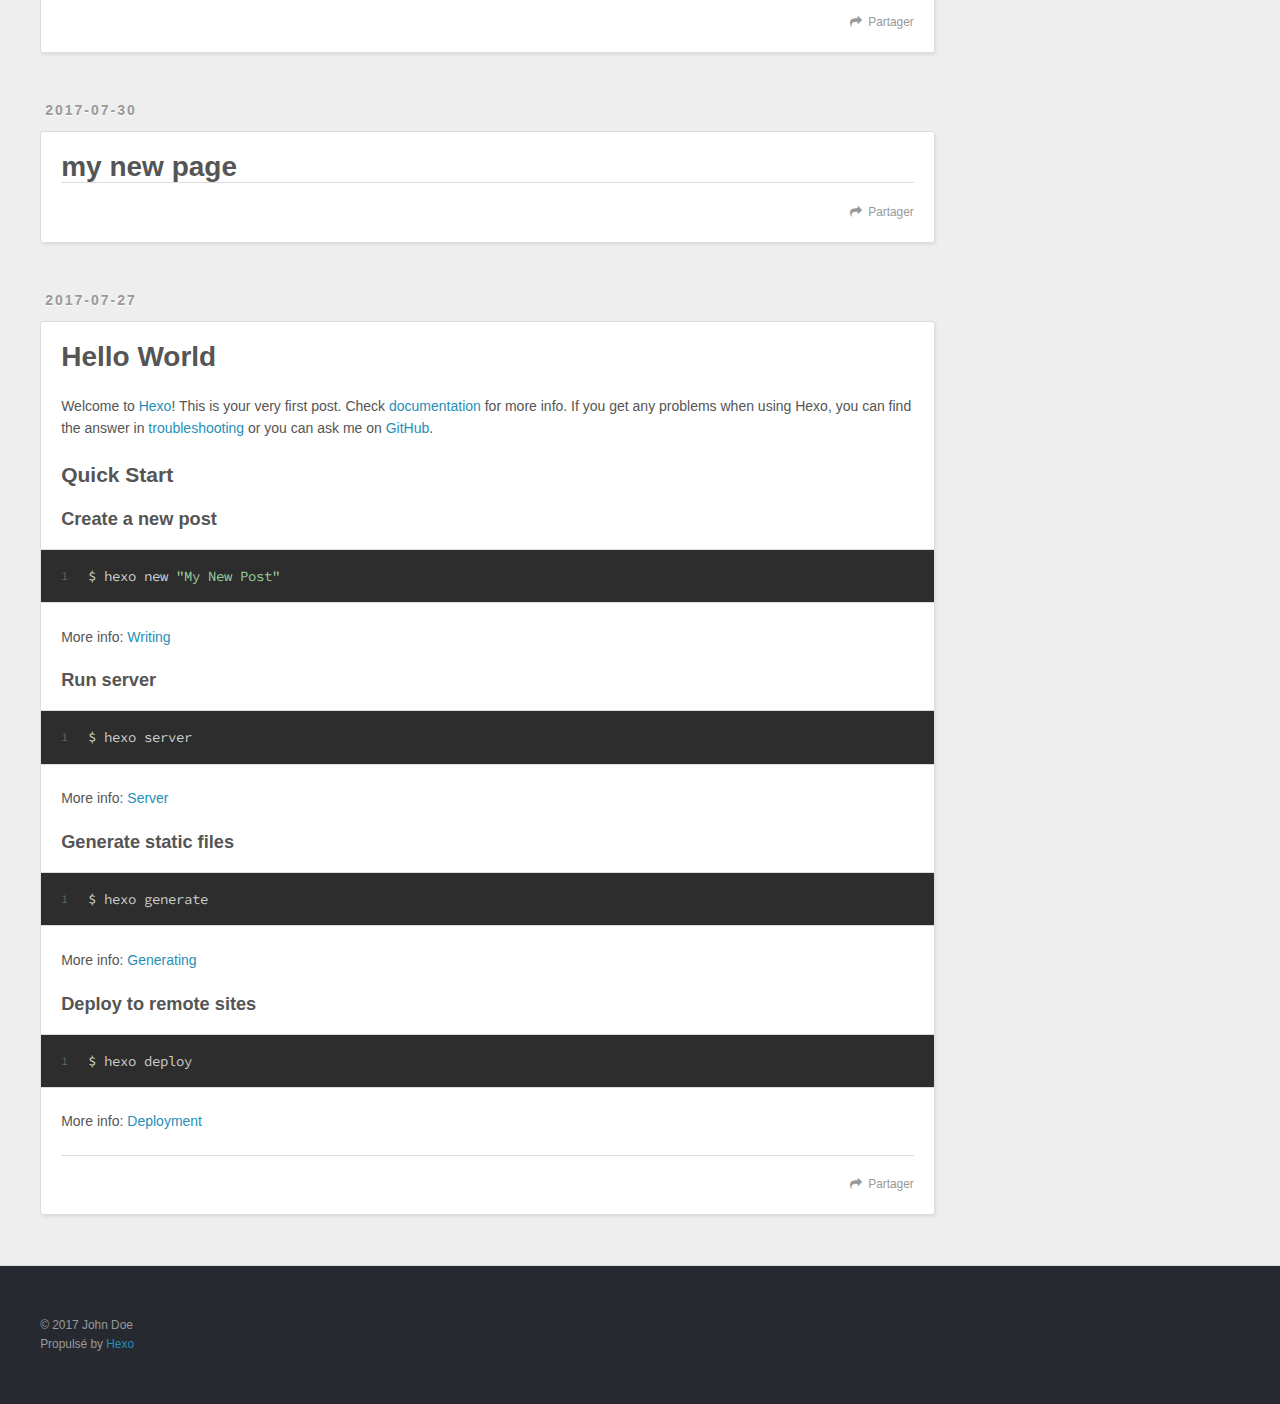
==== commit da564f1f: "update" ====
--- a/index.html
+++ b/index.html
@@ -227,7 +227,61 @@
     
     <div class="article-entry" itemprop="articleBody">
       
-        
+        <p>公司中同事做的小分享，整理一下。</p>
+<p>#使用场景</p>
+<ol>
+<li>全局性的资源统一管理</li>
+<li>对象的创建和销毁开销比较大</li>
+</ol>
+<h1 id="实现基本思路"><a href="#实现基本思路" class="headerlink" title="实现基本思路"></a>实现基本思路</h1><p>方案： 保证一个类只有一个实例，并提供一个一个对外的访问点。</p>
+<p>常规方式：</p>
+<ol>
+<li>构造函数用private 修饰</li>
+<li>定义一个private static 的引用代表该对象</li>
+<li>对外提供public static 的方法来访问到这个对象。</li>
+<li>构造对象的过程中做好线程同步，避免产生多个对象。</li>
+<li>不要实现Serializable   Cloneable接口。</li>
+</ol>
+<h1 id="分类"><a href="#分类" class="headerlink" title="分类"></a>分类</h1><ol>
+<li>创建过程是否依赖外部参数。</li>
+<li>懒加载和立即加载</li>
+</ol>
+<h1 id="懒加载的最基本的实现"><a href="#懒加载的最基本的实现" class="headerlink" title="懒加载的最基本的实现"></a>懒加载的最基本的实现</h1><figure class="highlight java"><table><tr><td class="gutter"><pre><div class="line">1</div><div class="line">2</div><div class="line">3</div><div class="line">4</div><div class="line">5</div><div class="line">6</div><div class="line">7</div><div class="line">8</div><div class="line">9</div><div class="line">10</div><div class="line">11</div><div class="line">12</div><div class="line">13</div><div class="line">14</div></pre></td><td class="code"><pre><div class="line"><span class="keyword">public</span> <span class="class"><span class="keyword">class</span> <span class="title">Singleton</span> </span>&#123;</div><div class="line"></div><div class="line">    <span class="keyword">private</span> <span class="keyword">static</span> Singleton INSTANCE;</div><div class="line"></div><div class="line">    <span class="function"><span class="keyword">public</span> <span class="keyword">static</span> <span class="keyword">synchronized</span> Singleton <span class="title">getInstance</span><span class="params">(Object obj)</span> </span>&#123;</div><div class="line">        <span class="keyword">if</span> (INSTANCE == <span class="keyword">null</span>) &#123;</div><div class="line">            INSTANCE = <span class="keyword">new</span> Singleton(obj);</div><div class="line">        &#125;</div><div class="line">        <span class="keyword">return</span> INSTANCE;</div><div class="line">    &#125;</div><div class="line"></div><div class="line">    <span class="function"><span class="keyword">private</span> <span class="title">Singleton</span><span class="params">(Object obj)</span> </span>&#123;</div><div class="line">    &#125;</div><div class="line">&#125;</div></pre></td></tr></table></figure>
+<p>问题： 每次获取对象都要进行线程同步，性能损耗比较大。</p>
+<h2 id="懒加载的优化版本"><a href="#懒加载的优化版本" class="headerlink" title="懒加载的优化版本"></a>懒加载的优化版本</h2><figure class="highlight java"><table><tr><td class="gutter"><pre><div class="line">1</div><div class="line">2</div><div class="line">3</div><div class="line">4</div><div class="line">5</div><div class="line">6</div><div class="line">7</div><div class="line">8</div><div class="line">9</div><div class="line">10</div><div class="line">11</div><div class="line">12</div><div class="line">13</div><div class="line">14</div><div class="line">15</div><div class="line">16</div><div class="line">17</div><div class="line">18</div></pre></td><td class="code"><pre><div class="line"><span class="keyword">public</span> <span class="class"><span class="keyword">class</span> <span class="title">Singleton2</span> </span>&#123;</div><div class="line"></div><div class="line">    <span class="keyword">private</span> <span class="keyword">volatile</span> <span class="keyword">static</span> Singleton2 INSTANCE;</div><div class="line"></div><div class="line">    <span class="function"><span class="keyword">public</span> <span class="keyword">static</span> Singleton2 <span class="title">getInstance</span><span class="params">(Object obj)</span> </span>&#123;</div><div class="line">        <span class="keyword">if</span> (INSTANCE == <span class="keyword">null</span>) &#123;</div><div class="line">            <span class="keyword">synchronized</span> (Singleton2.class) &#123;</div><div class="line">                <span class="keyword">if</span> (INSTANCE == <span class="keyword">null</span>) &#123;</div><div class="line">                    INSTANCE = <span class="keyword">new</span> Singleton2(obj);</div><div class="line">                &#125;</div><div class="line">            &#125;</div><div class="line">        &#125;</div><div class="line">        <span class="keyword">return</span> INSTANCE;</div><div class="line">    &#125;</div><div class="line"></div><div class="line">    <span class="function"><span class="keyword">private</span> <span class="title">Singleton2</span><span class="params">(Object obj)</span> </span>&#123;</div><div class="line">    &#125;</div><div class="line">&#125;</div></pre></td></tr></table></figure>
+<p>注意： 用双检锁（Double-checked locking)来优化对象的创建过程；用volatile来修饰对象。</p>
+<h2 id="volatile的作用"><a href="#volatile的作用" class="headerlink" title="volatile的作用"></a>volatile的作用</h2><p>INSTANCE = new Singleton2(obj);<br>并不是一个原子操作，在jvm中这个语句会做下面三件事情：</p>
+<ol>
+<li>给INSTANCE分配内存</li>
+<li>调用构造函数来初始化成员变量。</li>
+<li>将INSTANCE 指向分配的内存空间。（执行完这个INSTANCE就是非null了）</li>
+</ol>
+<p>编译器存在指令重排序的优化，第二步和第三步的顺序是不确定的，执行顺序可能是1-2-3,也可能是1-3-2 。如果是后者，并且出现3 执行完毕，2未完成初始化时，被另一个线程抢占了，此时直接返回INSTANCE，使用时会出现错误，而且这个错误很难被发现。这个问题并不在于创建了多个对象，而是在于可能会返回一个不可用的对象。</p>
+<p>使用 volatile 的主要原因是：禁止指令重排序优化。也就是说，在 volatile 变量的赋值操作后面会有一个内存屏障（生成的汇编代码上），读操作不会被重排序到内存屏障之前。取操作必须在执行完 1-2-3 之后或者 1-3-2 之后，不存在执行到 1-3-2 然后取到值的情况。</p>
+<h2 id="立即加载的基本实现"><a href="#立即加载的基本实现" class="headerlink" title="立即加载的基本实现"></a>立即加载的基本实现</h2><figure class="highlight java"><table><tr><td class="gutter"><pre><div class="line">1</div><div class="line">2</div><div class="line">3</div><div class="line">4</div><div class="line">5</div><div class="line">6</div><div class="line">7</div><div class="line">8</div></pre></td><td class="code"><pre><div class="line"><span class="keyword">public</span> <span class="class"><span class="keyword">class</span> <span class="title">Singleton</span></span>&#123;</div><div class="line">  <span class="keyword">private</span> <span class="keyword">static</span> <span class="keyword">final</span> Singleton INSTANCE = <span class="keyword">new</span> Singleton();</div><div class="line">  <span class="function"><span class="keyword">public</span> <span class="keyword">static</span> Singleton <span class="title">getInstance</span><span class="params">()</span></span>&#123;</div><div class="line">  <span class="keyword">return</span> INSTANCE;</div><div class="line"> &#125;</div><div class="line"><span class="function"><span class="keyword">private</span> <span class="title">Singleton</span><span class="params">()</span></span>&#123;</div><div class="line"> &#125;</div><div class="line">&#125;</div></pre></td></tr></table></figure>
+<p>注意：</p>
+<ol>
+<li>对象何时创建的? 类加载的时候创建的</li>
+<li>线程的同步如何保证？ 虚拟机加载类的过程是同步的。</li>
+</ol>
+<h2 id="类什么时候被加载？"><a href="#类什么时候被加载？" class="headerlink" title="类什么时候被加载？"></a>类什么时候被加载？</h2><ol>
+<li>遇到new 、getstatic、 putstatic 或invokestatic 这四条字节码指令时，如果类没有进行初始化，则会触发初始化。生成这四种字节码指令的常见java代码场景是：new 关键字实例化对象；读取或者设置一个类的静态字段；调用一个类的静态方法。</li>
+<li>使用java.lang.reflect包中的方法对类执行反射调用，如果类没有执行初始化则需要触发其初始化。</li>
+<li>初始化一个类的时候，如果父类没有初始化则要先触发父类的初始化。</li>
+<li>虚拟机要启动的时候，用户需要指定一个要执行的主类（包含main方法的类），虚拟机会先初始化这个主类。</li>
+</ol>
+<p>摘自《深入理解java虚拟机》</p>
+<h2 id="立即加载基本实现存在的问题"><a href="#立即加载基本实现存在的问题" class="headerlink" title="立即加载基本实现存在的问题"></a>立即加载基本实现存在的问题</h2><p>   根据上面类加载的时机可以看到立即加载的基本实现存在一个问题：<br>如果单例类中存在其他的static的属性和方法，并且在调用getInstance之前就用到了这些属性和方法，那么便会触发对象的初始化，此时并不一定会需要这个对象。提前初始化可能会造成资源的浪费。</p>
+<h2 id="针对类加载时机的优化"><a href="#针对类加载时机的优化" class="headerlink" title="针对类加载时机的优化"></a>针对类加载时机的优化</h2><figure class="highlight java"><table><tr><td class="gutter"><pre><div class="line">1</div><div class="line">2</div><div class="line">3</div><div class="line">4</div><div class="line">5</div><div class="line">6</div><div class="line">7</div><div class="line">8</div><div class="line">9</div><div class="line">10</div><div class="line">11</div></pre></td><td class="code"><pre><div class="line"><span class="keyword">public</span> <span class="class"><span class="keyword">class</span> <span class="title">Singleton</span></span>&#123;</div><div class="line">  <span class="keyword">private</span> <span class="keyword">static</span> <span class="class"><span class="keyword">class</span> <span class="title">Holder</span></span>&#123;</div><div class="line">    <span class="keyword">private</span> <span class="keyword">static</span> <span class="keyword">final</span> Singleton INSTANCE = <span class="keyword">new</span> Singleton();</div><div class="line">&#125;</div><div class="line"> <span class="function"><span class="keyword">public</span> <span class="keyword">static</span> Singleton <span class="title">getInstance</span><span class="params">()</span></span>&#123;</div><div class="line">  <span class="keyword">return</span> Holder.INSTANCE;</div><div class="line">&#125;</div><div class="line"></div><div class="line"><span class="function"><span class="keyword">private</span> <span class="title">Singleton</span><span class="params">()</span></span>&#123;</div><div class="line">&#125;</div><div class="line">&#125;</div></pre></td></tr></table></figure>
+<p>注：<br>这里采用静态内部类的方式，来将单例对象的构造放到了静态内部类的加载上来，只有外部调用getInstance时，采用触发对内部类的加载，实现了对构造对象的延迟。这种写法也比较简洁。</p>
+<h2 id="在Android-中使用单例的注意事项"><a href="#在Android-中使用单例的注意事项" class="headerlink" title="在Android 中使用单例的注意事项"></a>在Android 中使用单例的注意事项</h2><p>单例对象如果需要持有Context对象，那一定要将转换为Application对象，因为单例对象本身是一个静态变量，持有Activity Service等Context 对象会造成内存泄露。</p>
+<p>由于这个地方的context是个强引用，而且是被静态变量持有。在java中静态变量实在类被load的时候分配内存，在类被卸载的时候销毁。可以说static变量的生命周期伴随着进程的诞生和销毁。在Android系统中，当我们启动一个app的时候，系统启动一个进程加载一个Dalvik虚拟机实例，来负责类的加载和卸载以及GC，也就是说静态变量伴随了app进程的整个生命周期，由于上例中的instance持有了context，所以被传进来的activity（或者service或broadcast）自然没有办法得到释放，也就造成了内存泄露。</p>
+<p>可以用context.getApplicationContext()方法来做一个转换，Application在Android程序中是一种单例式的存在，它伴随了整个应用的始终，所以使用Application的context不会造成内存泄露了。</p>
+<h2 id="参考文章："><a href="#参考文章：" class="headerlink" title="参考文章："></a>参考文章：</h2><ol>
+<li><a href="http://wuchong.me/blog/2014/08/28/how-to-correctly-write-singleton-pattern/" target="_blank" rel="external">http://wuchong.me/blog/2014/08/28/how-to-correctly-write-singleton-pattern/</a></li>
+<li><a href="http://www.jianshu.com/p/92f89da85cb2" target="_blank" rel="external">http://www.jianshu.com/p/92f89da85cb2</a></li>
+</ol>
+
       
     </div>
     <footer class="article-footer">
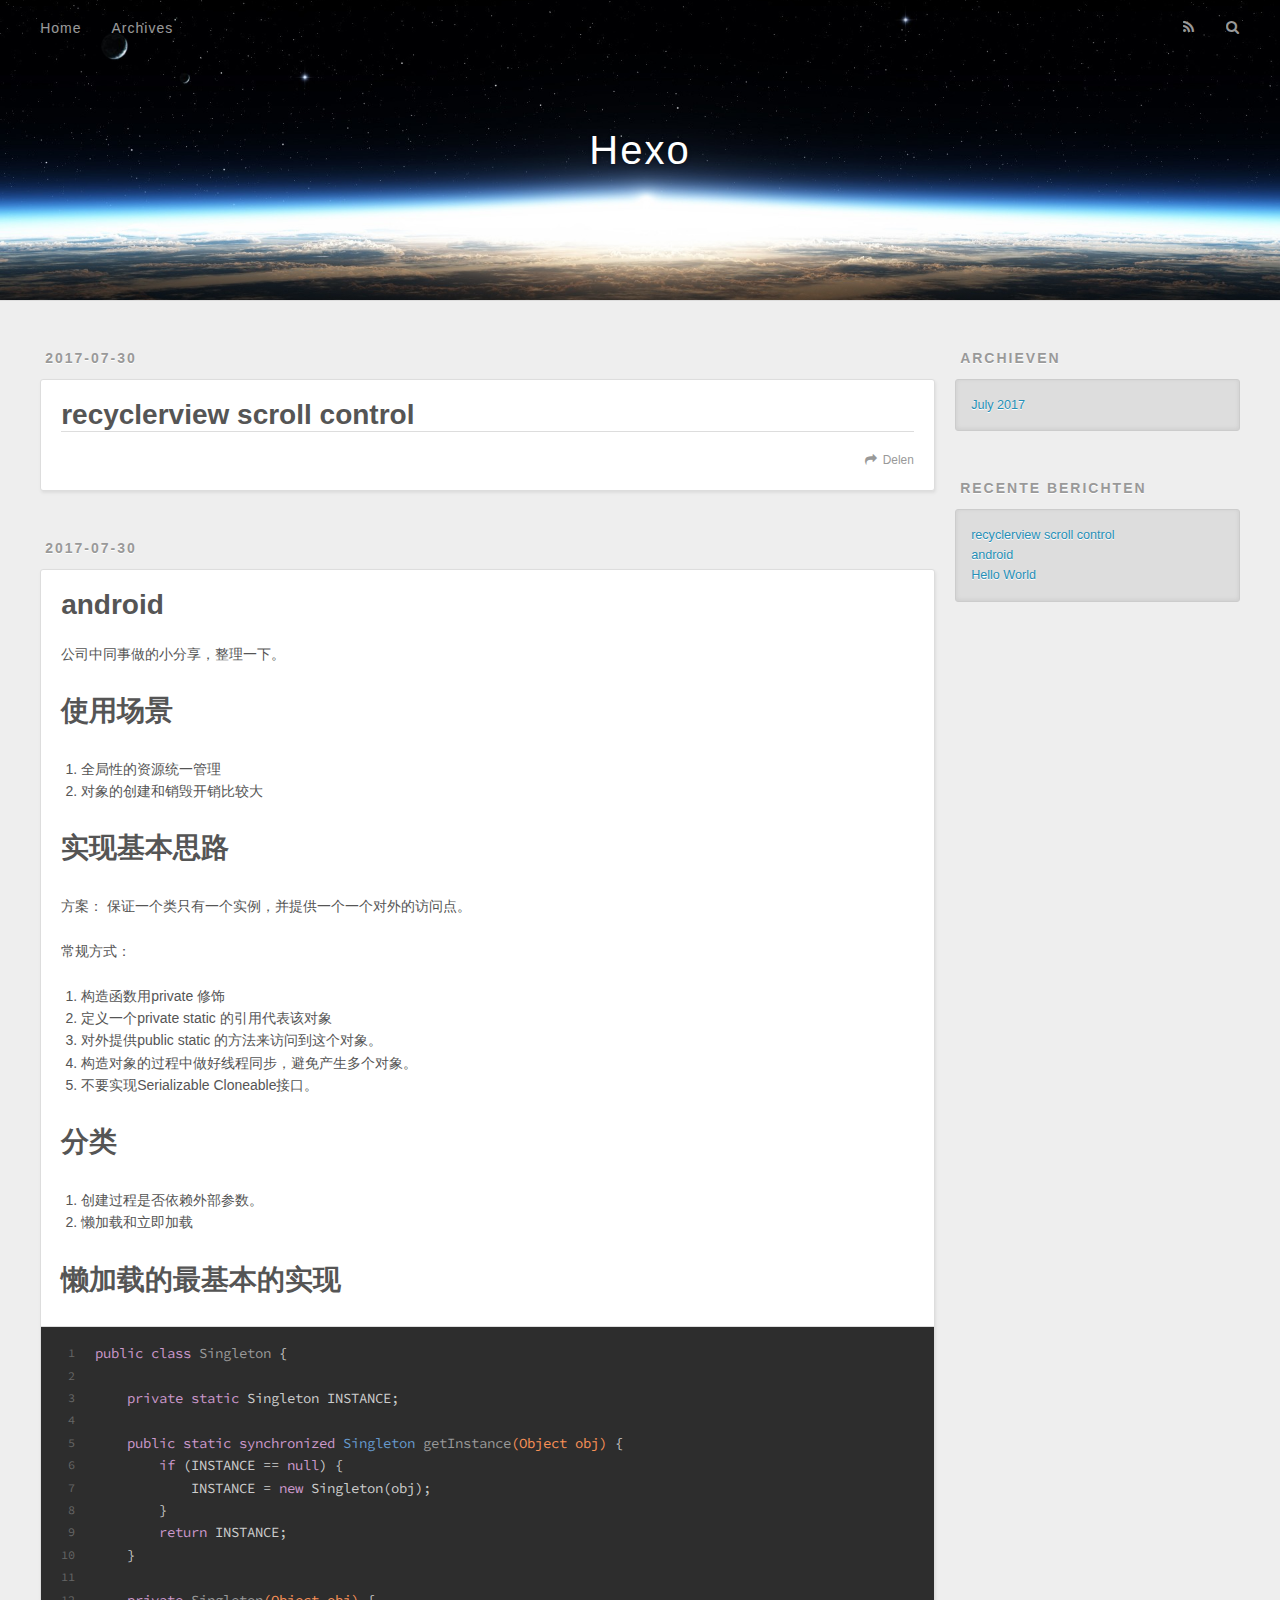
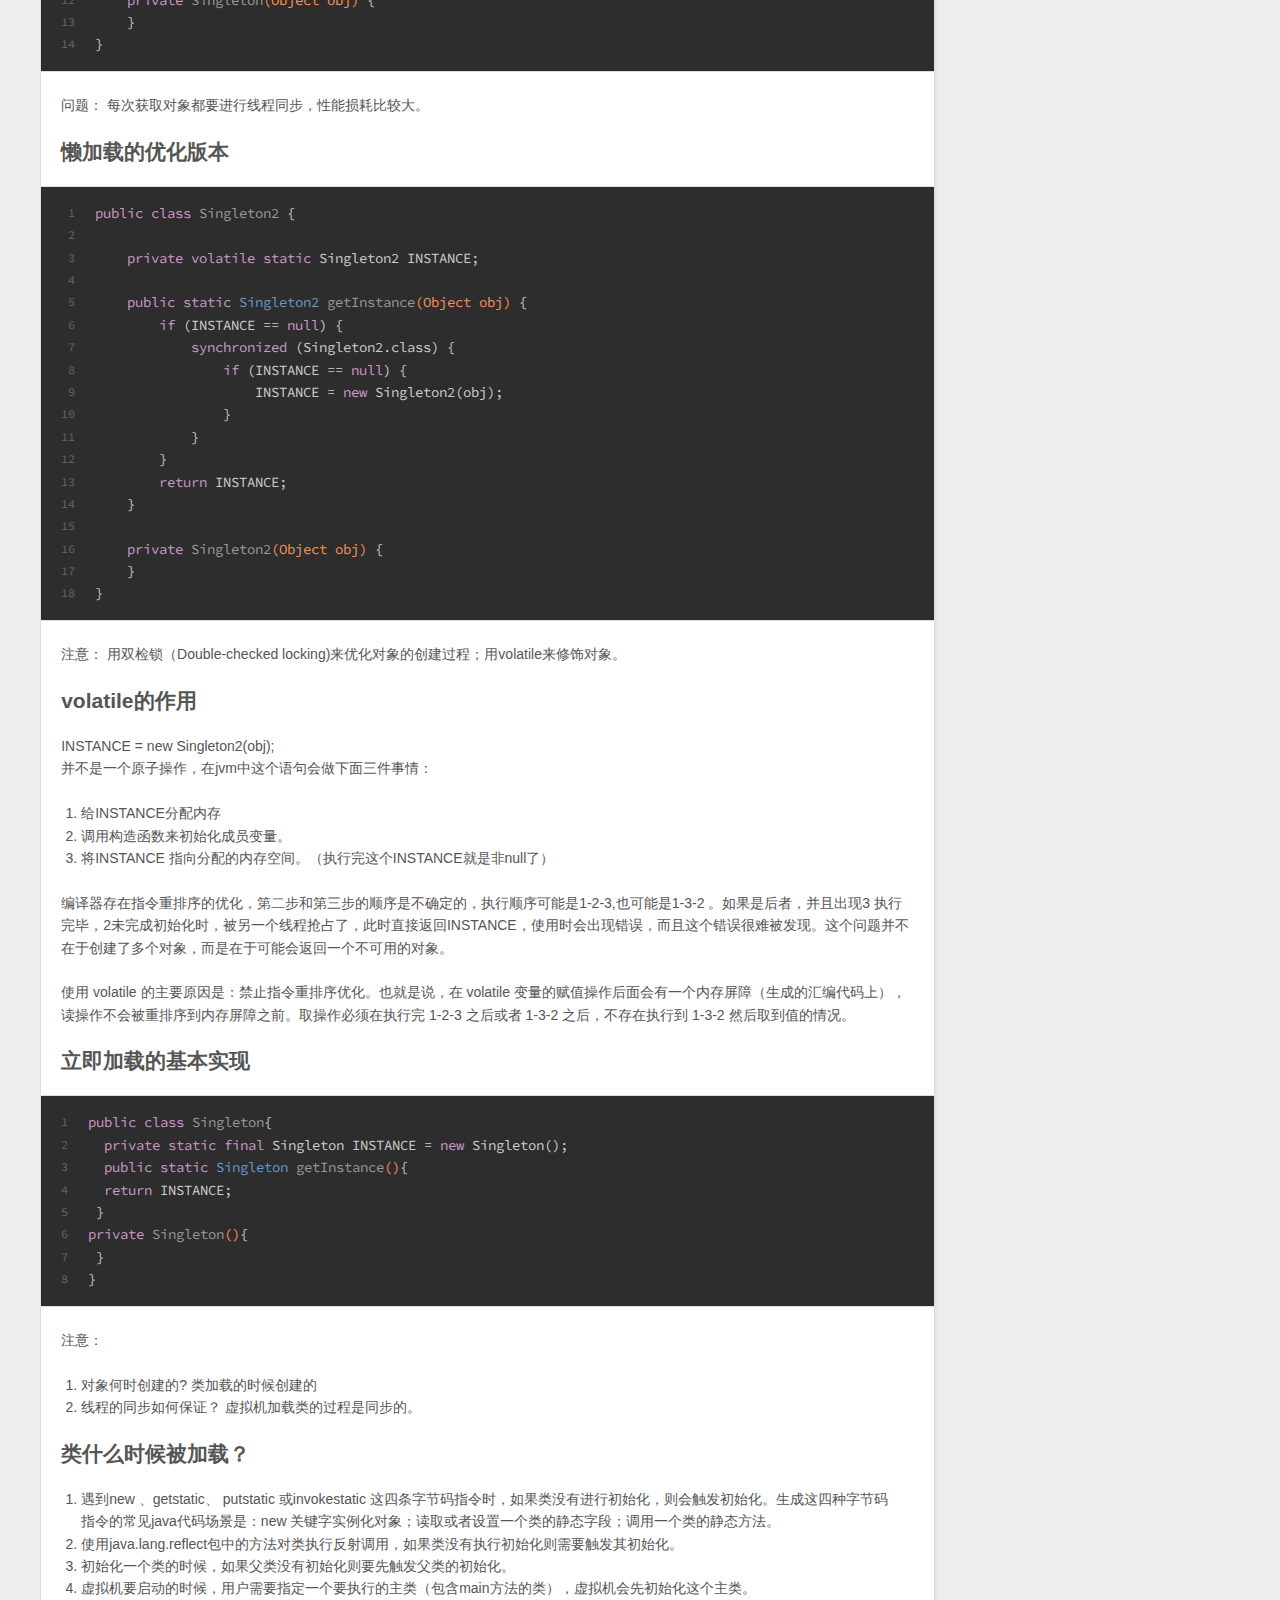
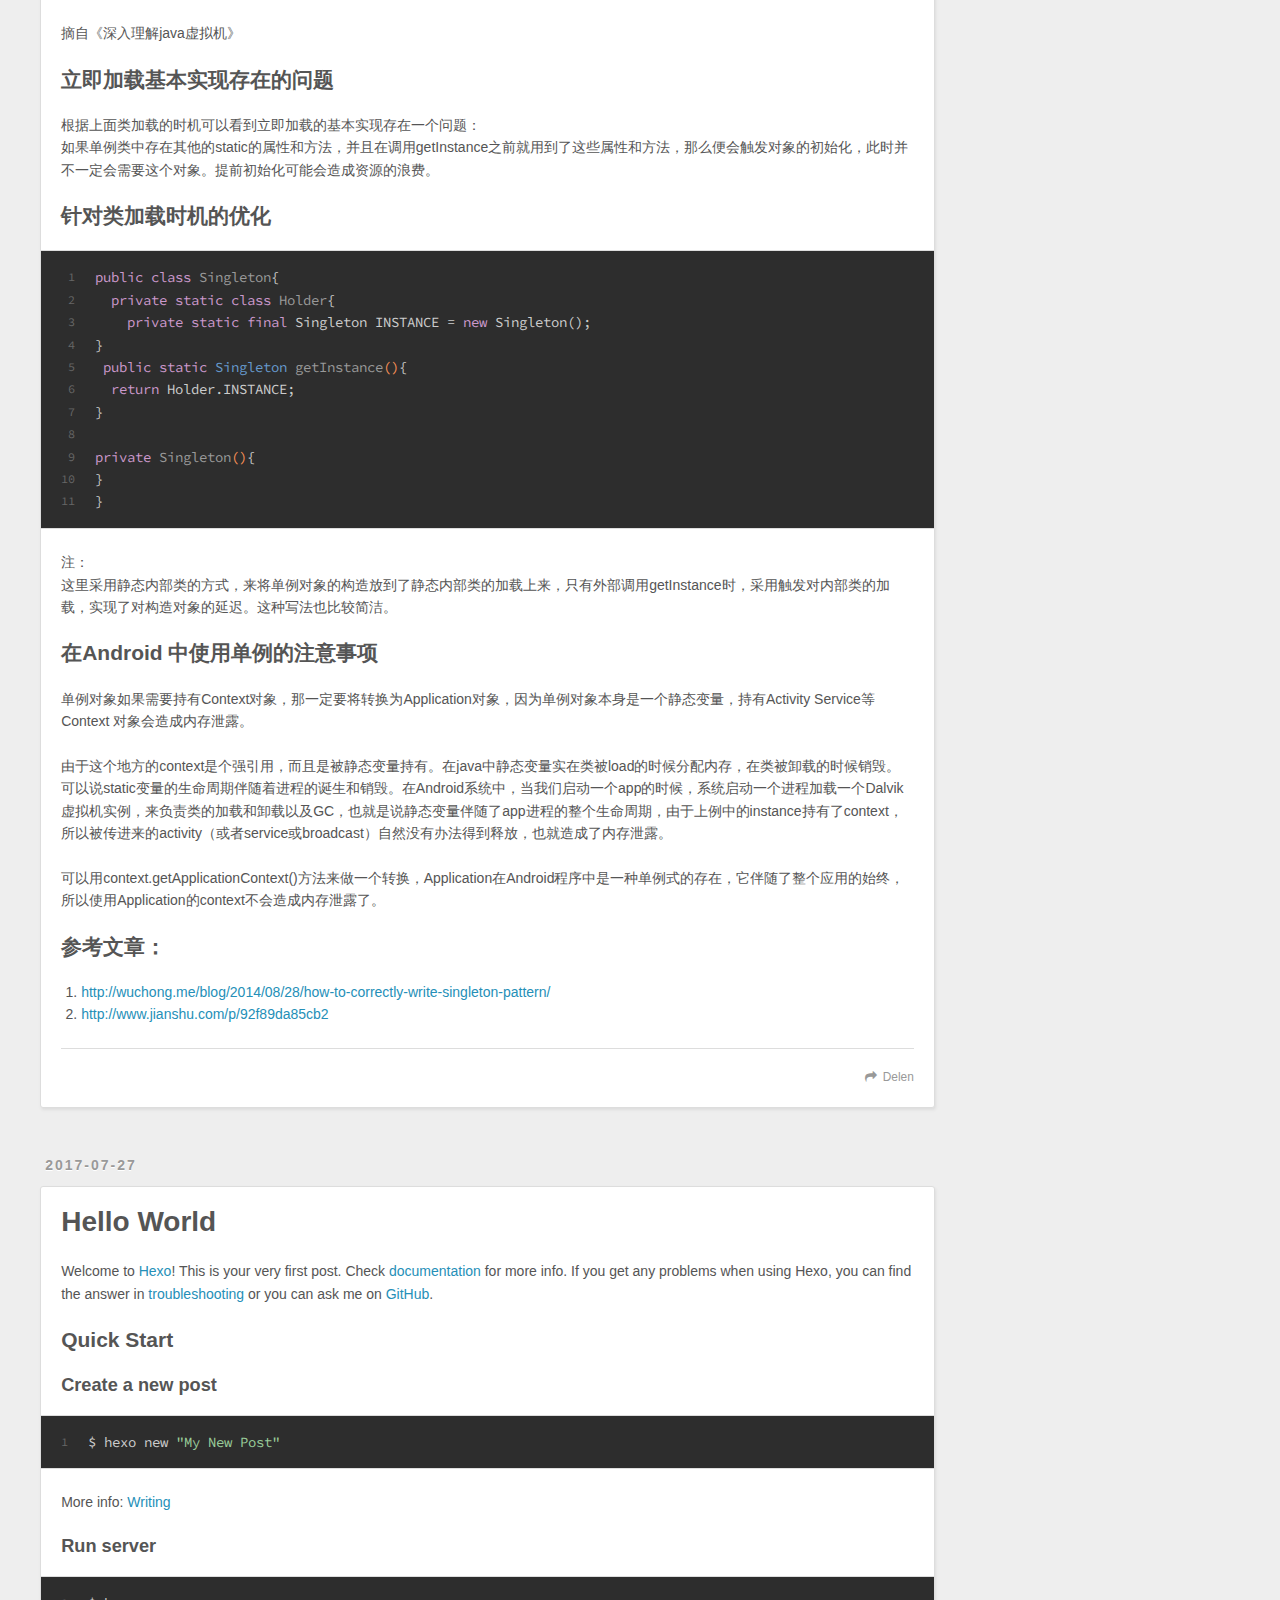
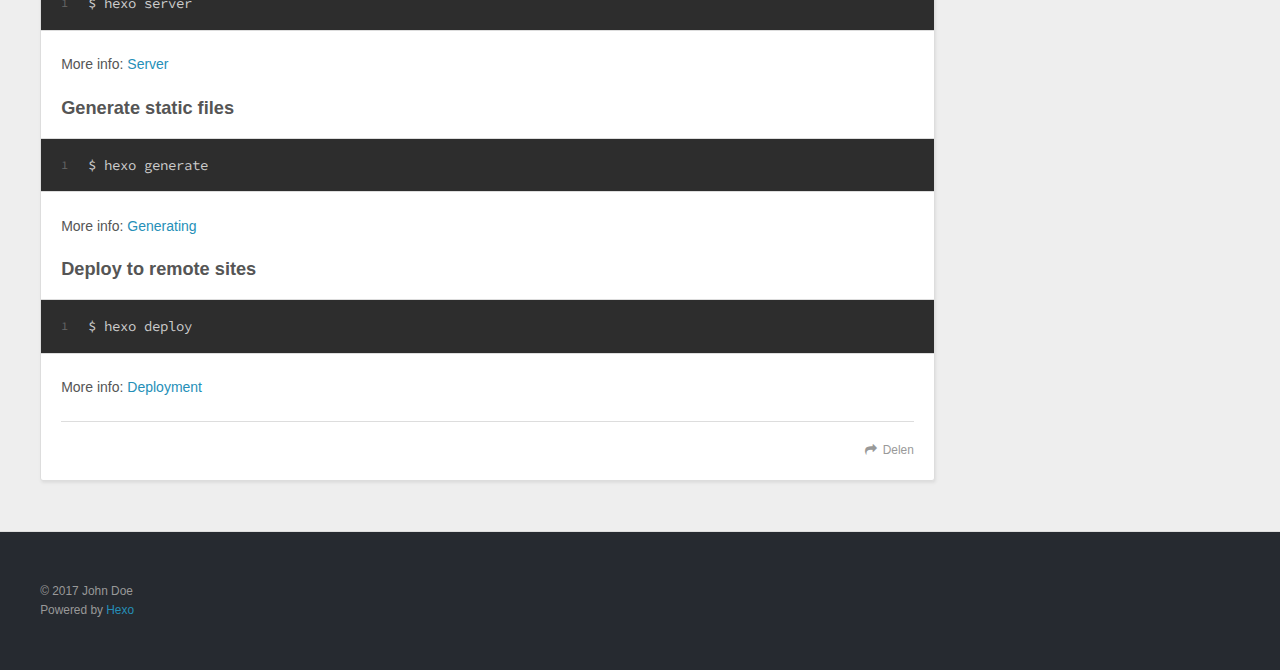
==== commit 300133cf: "update" ====
--- a/index.html
+++ b/index.html
@@ -48,9 +48,9 @@
       </nav>
       <nav id="sub-nav">
         
-          <a id="nav-rss-link" class="nav-icon" href="/atom.xml" title="Flux RSS"></a>
-        
-        <a id="nav-search-btn" class="nav-icon" title="Rechercher"></a>
+          <a id="nav-rss-link" class="nav-icon" href="/atom.xml" title="RSS Feed"></a>
+        
+        <a id="nav-search-btn" class="nav-icon" title="Zoeken"></a>
       </nav>
       <div id="search-form-wrap">
         <form action="//google.com/search" method="get" accept-charset="UTF-8" class="search-form"><input type="search" name="q" class="search-form-input" placeholder="Search"><button type="submit" class="search-form-submit">&#xF002;</button><input type="hidden" name="sitesearch" value="http://yoursite.com"></form>
@@ -61,10 +61,10 @@
       <div class="outer">
         <section id="main">
   
-    <article id="post-success" class="article article-type-post" itemscope itemprop="blogPost">
+    <article id="post-recyclerview-scroll-control" class="article article-type-post" itemscope itemprop="blogPost">
   <div class="article-meta">
-    <a href="/2017/07/30/success/" class="article-date">
-  <time datetime="2017-07-30T05:15:26.000Z" itemprop="datePublished">2017-07-30</time>
+    <a href="/2017/07/30/recyclerview-scroll-control/" class="article-date">
+  <time datetime="2017-07-30T05:23:49.000Z" itemprop="datePublished">2017-07-30</time>
 </a>
     
   </div>
@@ -75,7 +75,7 @@
         
   
     <h1 itemprop="name">
-      <a class="article-title" href="/2017/07/30/success/">success</a>
+      <a class="article-title" href="/2017/07/30/recyclerview-scroll-control/">recyclerview scroll control</a>
     </h1>
   
 
@@ -87,115 +87,7 @@
       
     </div>
     <footer class="article-footer">
-      <a data-url="http://yoursite.com/2017/07/30/success/" data-id="cj5q9vge800041k0j5p7v4oiz" class="article-share-link">Partager</a>
-      
-      
-    </footer>
-  </div>
-  
-</article>
-
-
-  
-    <article id="post-jia" class="article article-type-post" itemscope itemprop="blogPost">
-  <div class="article-meta">
-    <a href="/2017/07/30/jia/" class="article-date">
-  <time datetime="2017-07-30T05:12:49.000Z" itemprop="datePublished">2017-07-30</time>
-</a>
-    
-  </div>
-  <div class="article-inner">
-    
-    
-      <header class="article-header">
-        
-  
-    <h1 itemprop="name">
-      <a class="article-title" href="/2017/07/30/jia/">jia</a>
-    </h1>
-  
-
-      </header>
-    
-    <div class="article-entry" itemprop="articleBody">
-      
-        
-      
-    </div>
-    <footer class="article-footer">
-      <a data-url="http://yoursite.com/2017/07/30/jia/" data-id="cj5q9vge700031k0j3g5l8vrr" class="article-share-link">Partager</a>
-      
-      
-    </footer>
-  </div>
-  
-</article>
-
-
-  
-    <article id="post-haha" class="article article-type-post" itemscope itemprop="blogPost">
-  <div class="article-meta">
-    <a href="/2017/07/30/haha/" class="article-date">
-  <time datetime="2017-07-30T05:07:58.000Z" itemprop="datePublished">2017-07-30</time>
-</a>
-    
-  </div>
-  <div class="article-inner">
-    
-    
-      <header class="article-header">
-        
-  
-    <h1 itemprop="name">
-      <a class="article-title" href="/2017/07/30/haha/">haha</a>
-    </h1>
-  
-
-      </header>
-    
-    <div class="article-entry" itemprop="articleBody">
-      
-        
-      
-    </div>
-    <footer class="article-footer">
-      <a data-url="http://yoursite.com/2017/07/30/haha/" data-id="cj5q9vged00061k0jozobrl1i" class="article-share-link">Partager</a>
-      
-      
-    </footer>
-  </div>
-  
-</article>
-
-
-  
-    <article id="post-try" class="article article-type-post" itemscope itemprop="blogPost">
-  <div class="article-meta">
-    <a href="/2017/07/30/try/" class="article-date">
-  <time datetime="2017-07-30T05:05:52.000Z" itemprop="datePublished">2017-07-30</time>
-</a>
-    
-  </div>
-  <div class="article-inner">
-    
-    
-      <header class="article-header">
-        
-  
-    <h1 itemprop="name">
-      <a class="article-title" href="/2017/07/30/try/">try</a>
-    </h1>
-  
-
-      </header>
-    
-    <div class="article-entry" itemprop="articleBody">
-      
-        
-      
-    </div>
-    <footer class="article-footer">
-      <a data-url="http://yoursite.com/2017/07/30/try/" data-id="cj5q9vgea00051k0jgdrypjrj" class="article-share-link">Partager</a>
+      <a data-url="http://yoursite.com/2017/07/30/recyclerview-scroll-control/" data-id="cj5qa6ko40002qs0j5jd974hg" class="article-share-link">Delen</a>
       
       
     </footer>
@@ -228,8 +120,7 @@
     <div class="article-entry" itemprop="articleBody">
       
         <p>公司中同事做的小分享，整理一下。</p>
-<p>#使用场景</p>
-<ol>
+<h1 id="使用场景"><a href="#使用场景" class="headerlink" title="使用场景"></a>使用场景</h1><ol>
 <li>全局性的资源统一管理</li>
 <li>对象的创建和销毁开销比较大</li>
 </ol>
@@ -285,43 +176,7 @@
       
     </div>
     <footer class="article-footer">
-      <a data-url="http://yoursite.com/2017/07/30/android/" data-id="cj5q9vge400021k0jts3npx8y" class="article-share-link">Partager</a>
-      
-      
-    </footer>
-  </div>
-  
-</article>
-
-
-  
-    <article id="post-my-new-page" class="article article-type-post" itemscope itemprop="blogPost">
-  <div class="article-meta">
-    <a href="/2017/07/30/my-new-page/" class="article-date">
-  <time datetime="2017-07-30T04:37:34.000Z" itemprop="datePublished">2017-07-30</time>
-</a>
-    
-  </div>
-  <div class="article-inner">
-    
-    
-      <header class="article-header">
-        
-  
-    <h1 itemprop="name">
-      <a class="article-title" href="/2017/07/30/my-new-page/">my new page</a>
-    </h1>
-  
-
-      </header>
-    
-    <div class="article-entry" itemprop="articleBody">
-      
-        
-      
-    </div>
-    <footer class="article-footer">
-      <a data-url="http://yoursite.com/2017/07/30/my-new-page/" data-id="cj5q9vgdr00001k0jfszpoyex" class="article-share-link">Partager</a>
+      <a data-url="http://yoursite.com/2017/07/30/android/" data-id="cj5qa6kns0000qs0jbzkr251m" class="article-share-link">Delen</a>
       
       
     </footer>
@@ -366,7 +221,7 @@
       
     </div>
     <footer class="article-footer">
-      <a data-url="http://yoursite.com/2017/07/27/hello-world/" data-id="cj5q9vge000011k0jmtn6scy6" class="article-share-link">Partager</a>
+      <a data-url="http://yoursite.com/2017/07/27/hello-world/" data-id="cj5qa6knz0001qs0jowqedalo" class="article-share-link">Delen</a>
       
       
     </footer>
@@ -391,7 +246,7 @@
   
     
   <div class="widget-wrap">
-    <h3 class="widget-title">Archives</h3>
+    <h3 class="widget-title">Archieven</h3>
     <div class="widget">
       <ul class="archive-list"><li class="archive-list-item"><a class="archive-list-link" href="/archives/2017/07/">July 2017</a></li></ul>
     </div>
@@ -401,30 +256,22 @@
   
     
   <div class="widget-wrap">
-    <h3 class="widget-title">Articles récents</h3>
+    <h3 class="widget-title">Recente berichten</h3>
     <div class="widget">
       <ul>
         
           <li>
-            <a href="/2017/07/30/success/">success</a>
-          </li>
-        
-          <li>
-            <a href="/2017/07/30/jia/">jia</a>
-          </li>
-        
-          <li>
-            <a href="/2017/07/30/haha/">haha</a>
-          </li>
-        
-          <li>
-            <a href="/2017/07/30/try/">try</a>
+            <a href="/2017/07/30/recyclerview-scroll-control/">recyclerview scroll control</a>
           </li>
         
           <li>
             <a href="/2017/07/30/android/">android</a>
           </li>
         
+          <li>
+            <a href="/2017/07/27/hello-world/">Hello World</a>
+          </li>
+        
       </ul>
     </div>
   </div>
@@ -438,7 +285,7 @@
   <div class="outer">
     <div id="footer-info" class="inner">
       &copy; 2017 John Doe<br>
-      Propulsé by <a href="http://hexo.io/" target="_blank">Hexo</a>
+      Powered by <a href="http://hexo.io/" target="_blank">Hexo</a>
     </div>
   </div>
 </footer>
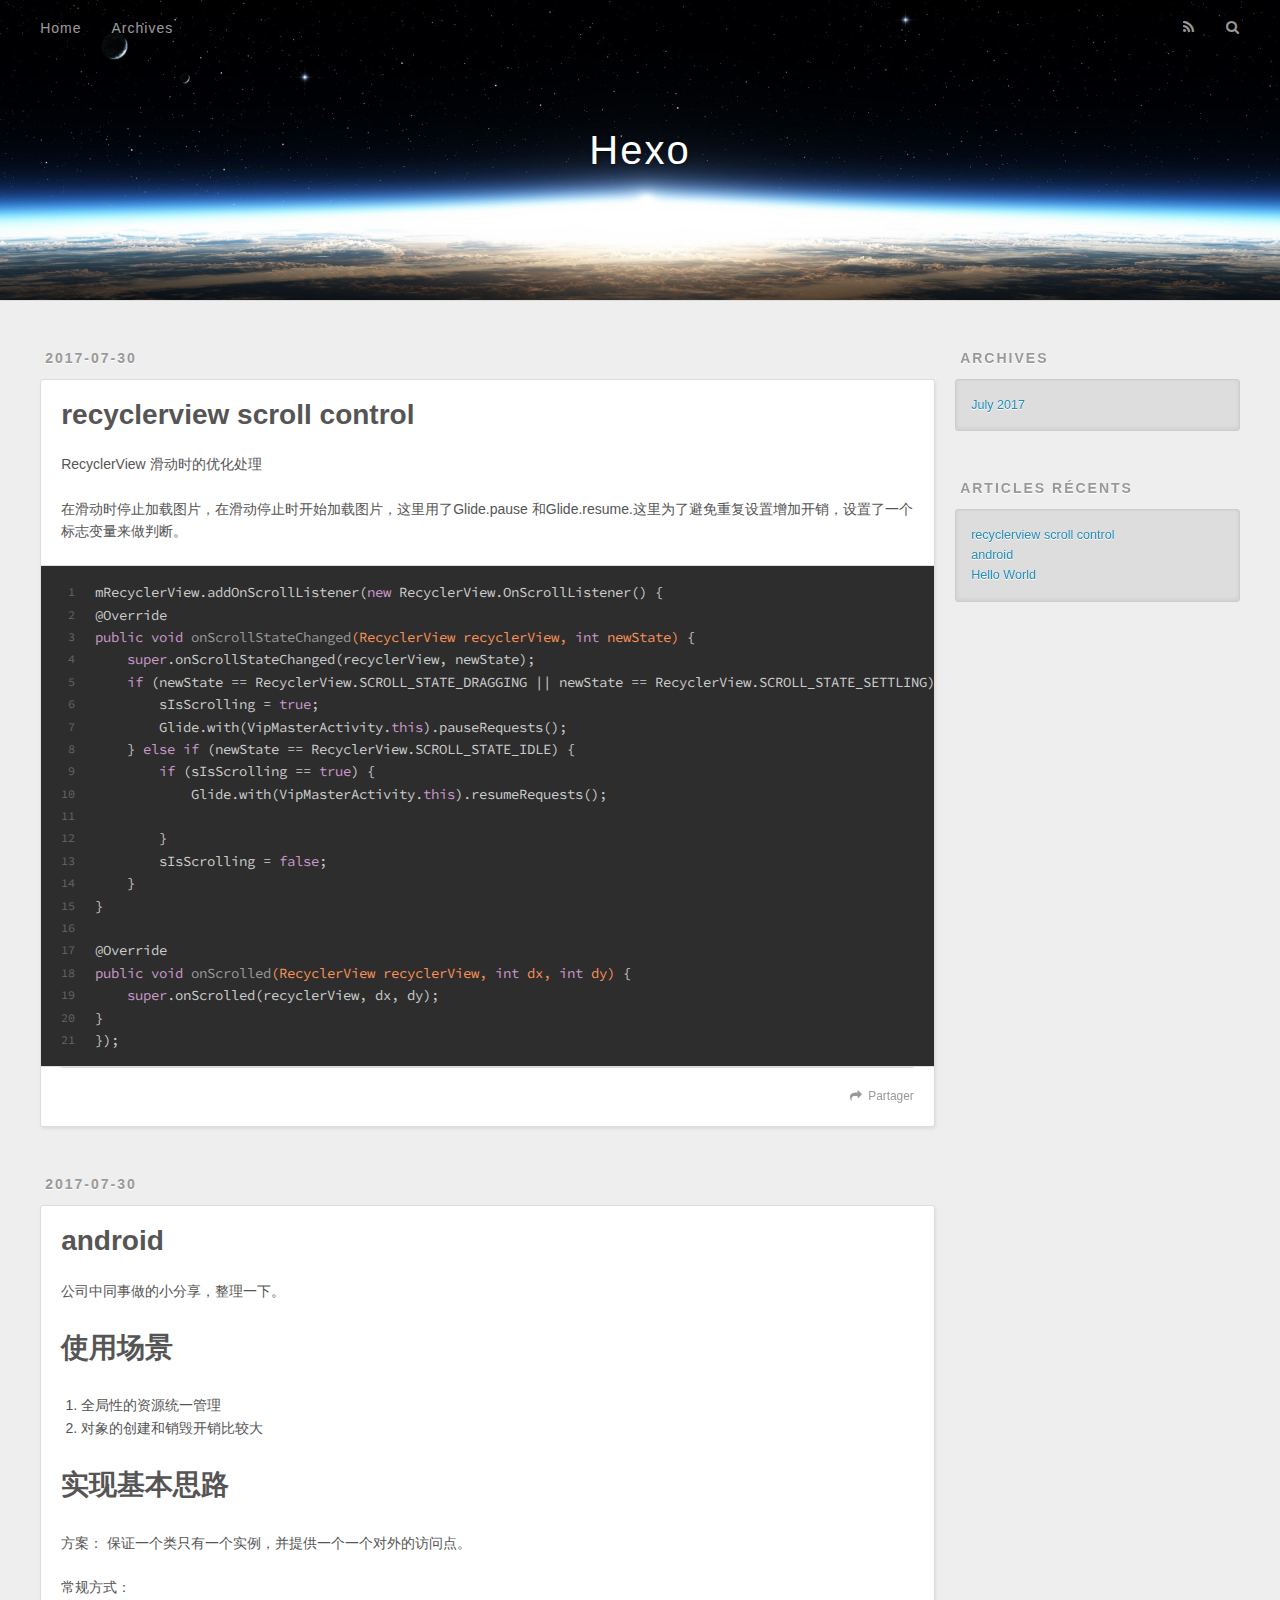
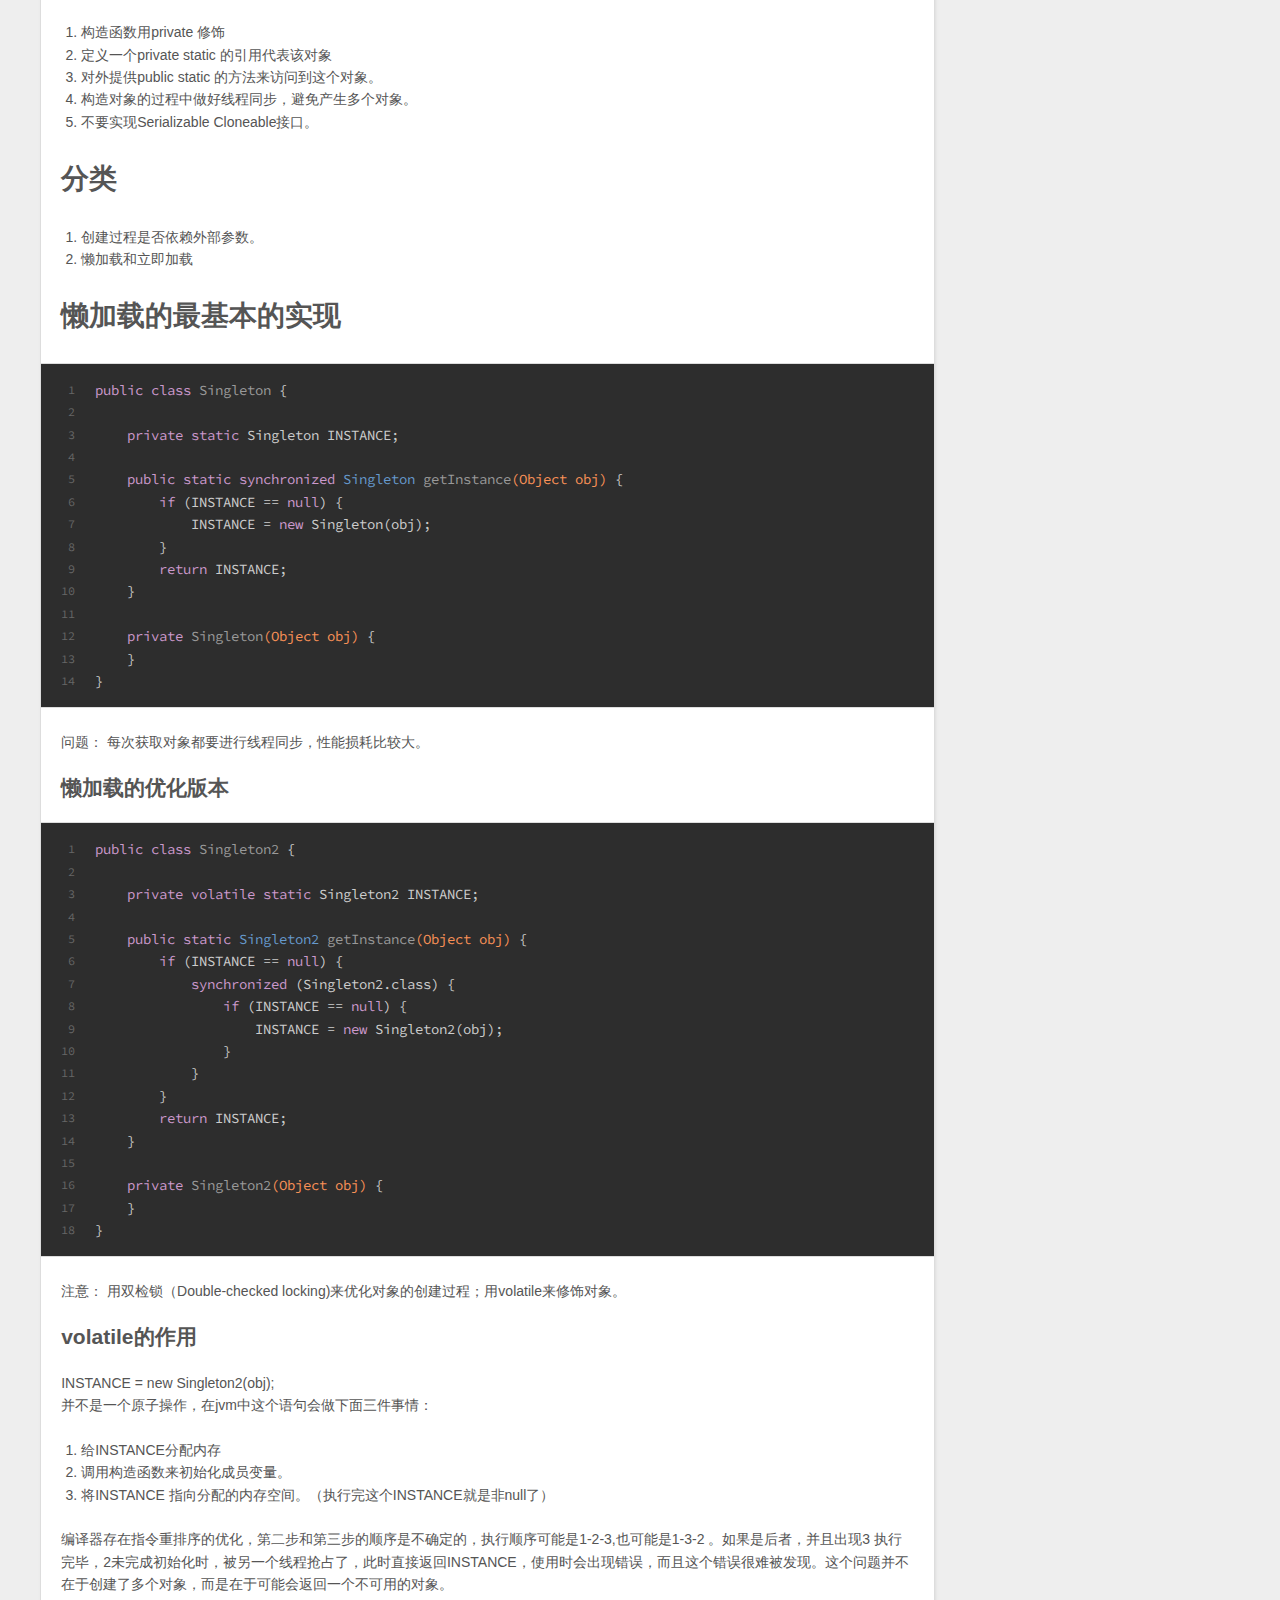
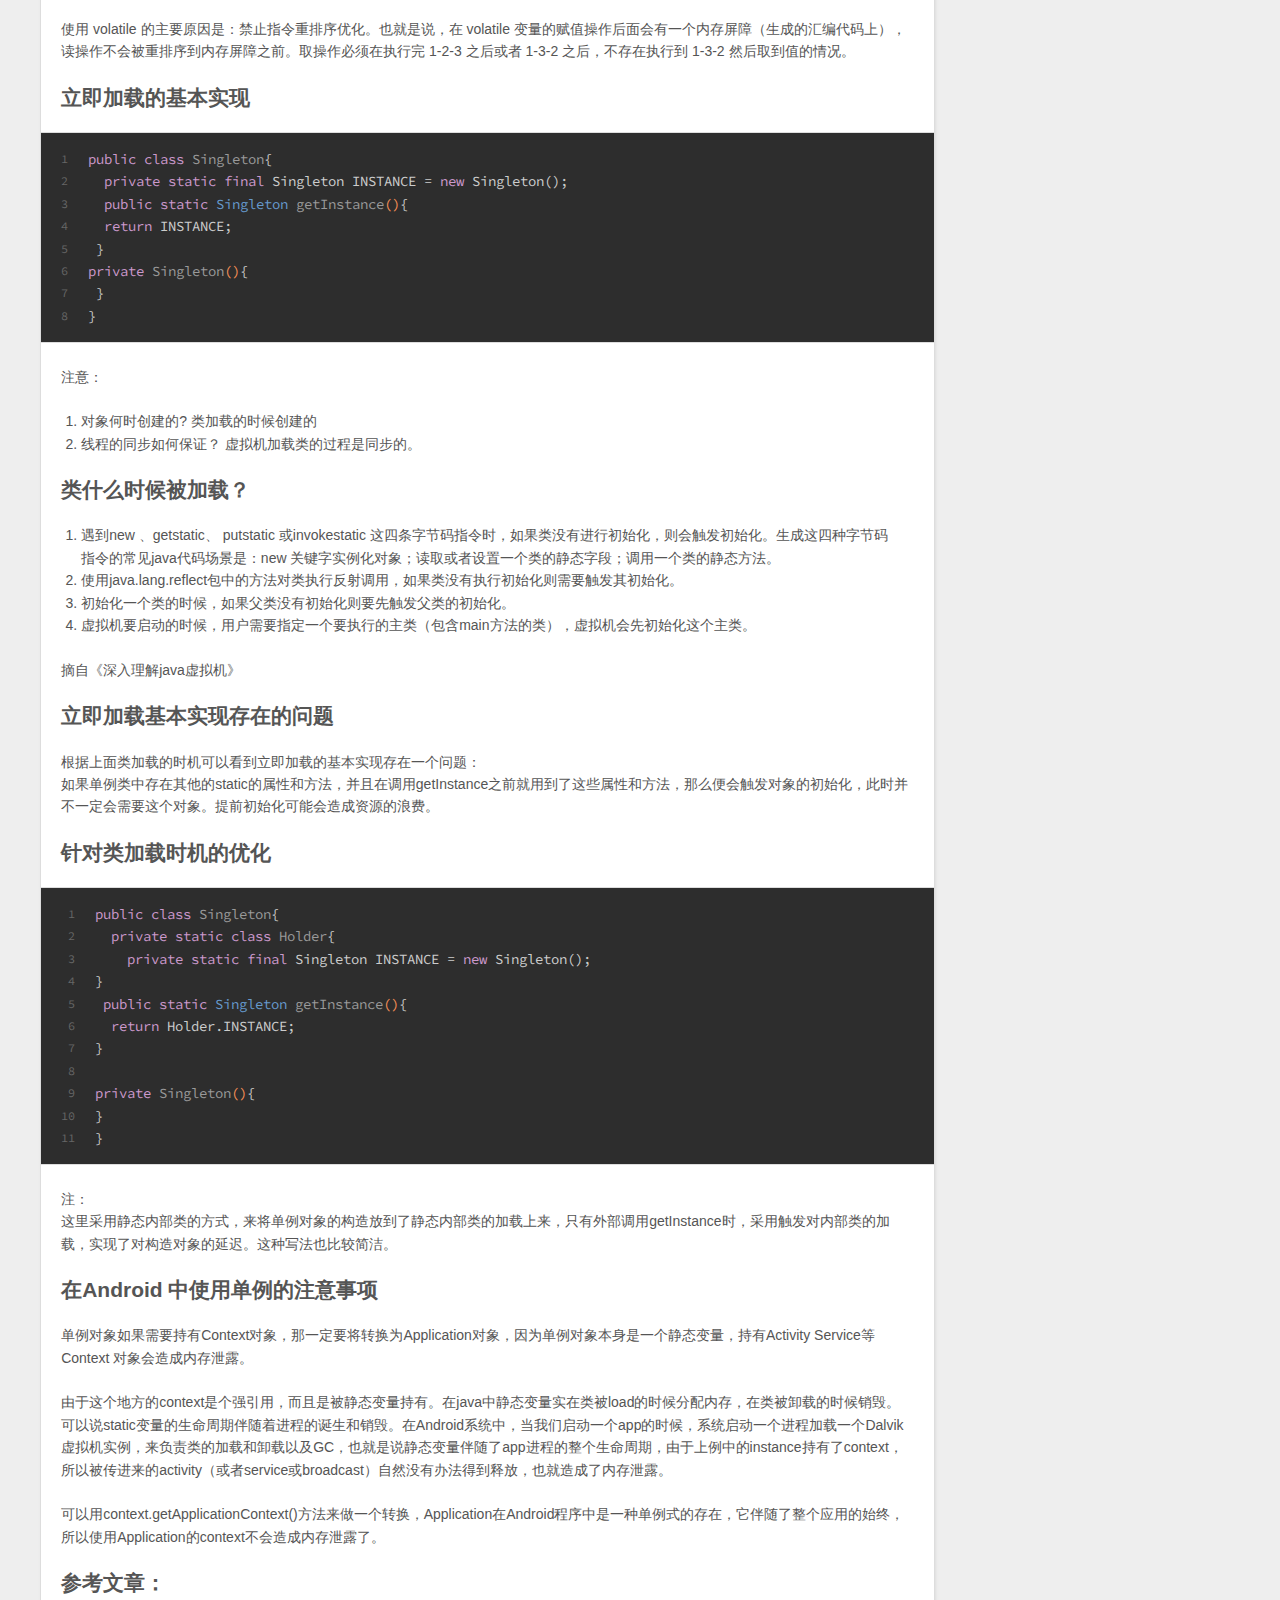
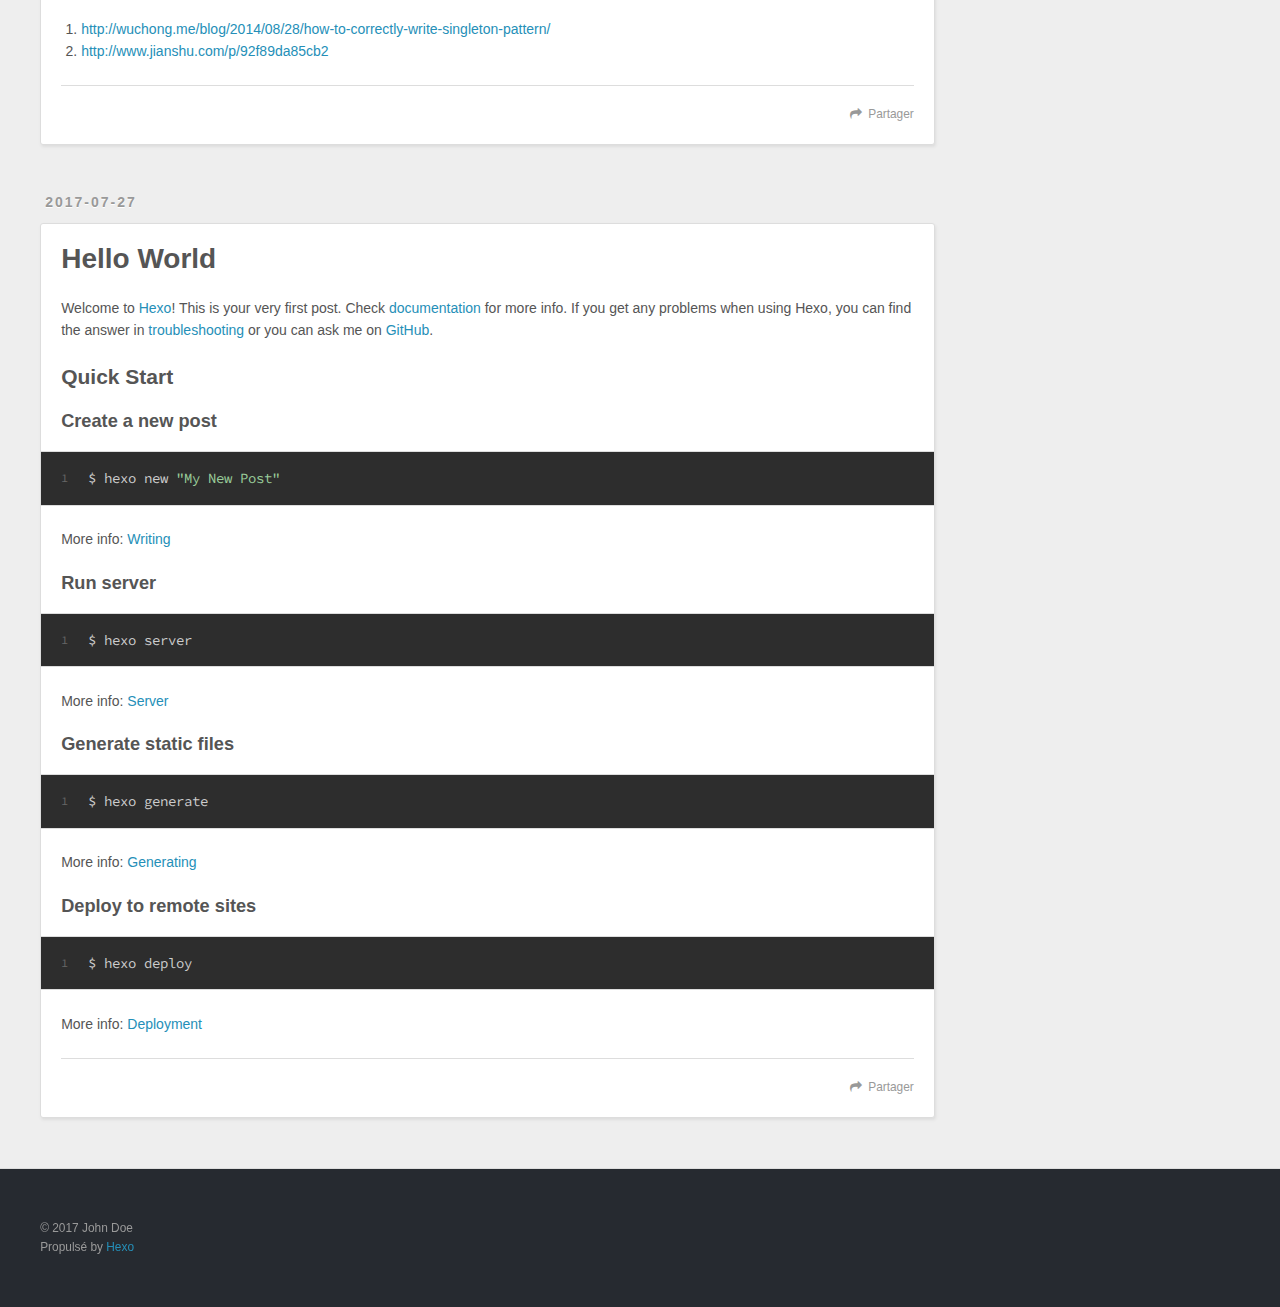
==== commit 76199862: "update" ====
--- a/index.html
+++ b/index.html
@@ -48,9 +48,9 @@
       </nav>
       <nav id="sub-nav">
         
-          <a id="nav-rss-link" class="nav-icon" href="/atom.xml" title="RSS Feed"></a>
-        
-        <a id="nav-search-btn" class="nav-icon" title="Zoeken"></a>
+          <a id="nav-rss-link" class="nav-icon" href="/atom.xml" title="Flux RSS"></a>
+        
+        <a id="nav-search-btn" class="nav-icon" title="Rechercher"></a>
       </nav>
       <div id="search-form-wrap">
         <form action="//google.com/search" method="get" accept-charset="UTF-8" class="search-form"><input type="search" name="q" class="search-form-input" placeholder="Search"><button type="submit" class="search-form-submit">&#xF002;</button><input type="hidden" name="sitesearch" value="http://yoursite.com"></form>
@@ -83,11 +83,14 @@
     
     <div class="article-entry" itemprop="articleBody">
       
-        
+        <p>RecyclerView 滑动时的优化处理</p>
+<p> 在滑动时停止加载图片，在滑动停止时开始加载图片，这里用了Glide.pause 和Glide.resume.这里为了避免重复设置增加开销，设置了一个标志变量来做判断。</p>
+<figure class="highlight java"><table><tr><td class="gutter"><pre><div class="line">1</div><div class="line">2</div><div class="line">3</div><div class="line">4</div><div class="line">5</div><div class="line">6</div><div class="line">7</div><div class="line">8</div><div class="line">9</div><div class="line">10</div><div class="line">11</div><div class="line">12</div><div class="line">13</div><div class="line">14</div><div class="line">15</div><div class="line">16</div><div class="line">17</div><div class="line">18</div><div class="line">19</div><div class="line">20</div><div class="line">21</div></pre></td><td class="code"><pre><div class="line">mRecyclerView.addOnScrollListener(<span class="keyword">new</span> RecyclerView.OnScrollListener() &#123;</div><div class="line"><span class="meta">@Override</span></div><div class="line"><span class="function"><span class="keyword">public</span> <span class="keyword">void</span> <span class="title">onScrollStateChanged</span><span class="params">(RecyclerView recyclerView, <span class="keyword">int</span> newState)</span> </span>&#123;</div><div class="line">    <span class="keyword">super</span>.onScrollStateChanged(recyclerView, newState);</div><div class="line">    <span class="keyword">if</span> (newState == RecyclerView.SCROLL_STATE_DRAGGING || newState == RecyclerView.SCROLL_STATE_SETTLING) &#123;</div><div class="line">        sIsScrolling = <span class="keyword">true</span>;</div><div class="line">        Glide.with(VipMasterActivity.<span class="keyword">this</span>).pauseRequests();</div><div class="line">    &#125; <span class="keyword">else</span> <span class="keyword">if</span> (newState == RecyclerView.SCROLL_STATE_IDLE) &#123;</div><div class="line">        <span class="keyword">if</span> (sIsScrolling == <span class="keyword">true</span>) &#123;</div><div class="line">            Glide.with(VipMasterActivity.<span class="keyword">this</span>).resumeRequests();</div><div class="line">           </div><div class="line">        &#125;</div><div class="line">        sIsScrolling = <span class="keyword">false</span>;</div><div class="line">    &#125;</div><div class="line">&#125;</div><div class="line"></div><div class="line"><span class="meta">@Override</span></div><div class="line"><span class="function"><span class="keyword">public</span> <span class="keyword">void</span> <span class="title">onScrolled</span><span class="params">(RecyclerView recyclerView, <span class="keyword">int</span> dx, <span class="keyword">int</span> dy)</span> </span>&#123;</div><div class="line">    <span class="keyword">super</span>.onScrolled(recyclerView, dx, dy);</div><div class="line">&#125;</div><div class="line">&#125;);</div></pre></td></tr></table></figure>
+
       
     </div>
     <footer class="article-footer">
-      <a data-url="http://yoursite.com/2017/07/30/recyclerview-scroll-control/" data-id="cj5qa6ko40002qs0j5jd974hg" class="article-share-link">Delen</a>
+      <a data-url="http://yoursite.com/2017/07/30/recyclerview-scroll-control/" data-id="cj5qa6ko40002qs0j5jd974hg" class="article-share-link">Partager</a>
       
       
     </footer>
@@ -176,7 +179,7 @@
       
     </div>
     <footer class="article-footer">
-      <a data-url="http://yoursite.com/2017/07/30/android/" data-id="cj5qa6kns0000qs0jbzkr251m" class="article-share-link">Delen</a>
+      <a data-url="http://yoursite.com/2017/07/30/android/" data-id="cj5qa6kns0000qs0jbzkr251m" class="article-share-link">Partager</a>
       
       
     </footer>
@@ -221,7 +224,7 @@
       
     </div>
     <footer class="article-footer">
-      <a data-url="http://yoursite.com/2017/07/27/hello-world/" data-id="cj5qa6knz0001qs0jowqedalo" class="article-share-link">Delen</a>
+      <a data-url="http://yoursite.com/2017/07/27/hello-world/" data-id="cj5qa6knz0001qs0jowqedalo" class="article-share-link">Partager</a>
       
       
     </footer>
@@ -246,7 +249,7 @@
   
     
   <div class="widget-wrap">
-    <h3 class="widget-title">Archieven</h3>
+    <h3 class="widget-title">Archives</h3>
     <div class="widget">
       <ul class="archive-list"><li class="archive-list-item"><a class="archive-list-link" href="/archives/2017/07/">July 2017</a></li></ul>
     </div>
@@ -256,7 +259,7 @@
   
     
   <div class="widget-wrap">
-    <h3 class="widget-title">Recente berichten</h3>
+    <h3 class="widget-title">Articles récents</h3>
     <div class="widget">
       <ul>
         
@@ -285,7 +288,7 @@
   <div class="outer">
     <div id="footer-info" class="inner">
       &copy; 2017 John Doe<br>
-      Powered by <a href="http://hexo.io/" target="_blank">Hexo</a>
+      Propulsé by <a href="http://hexo.io/" target="_blank">Hexo</a>
     </div>
   </div>
 </footer>
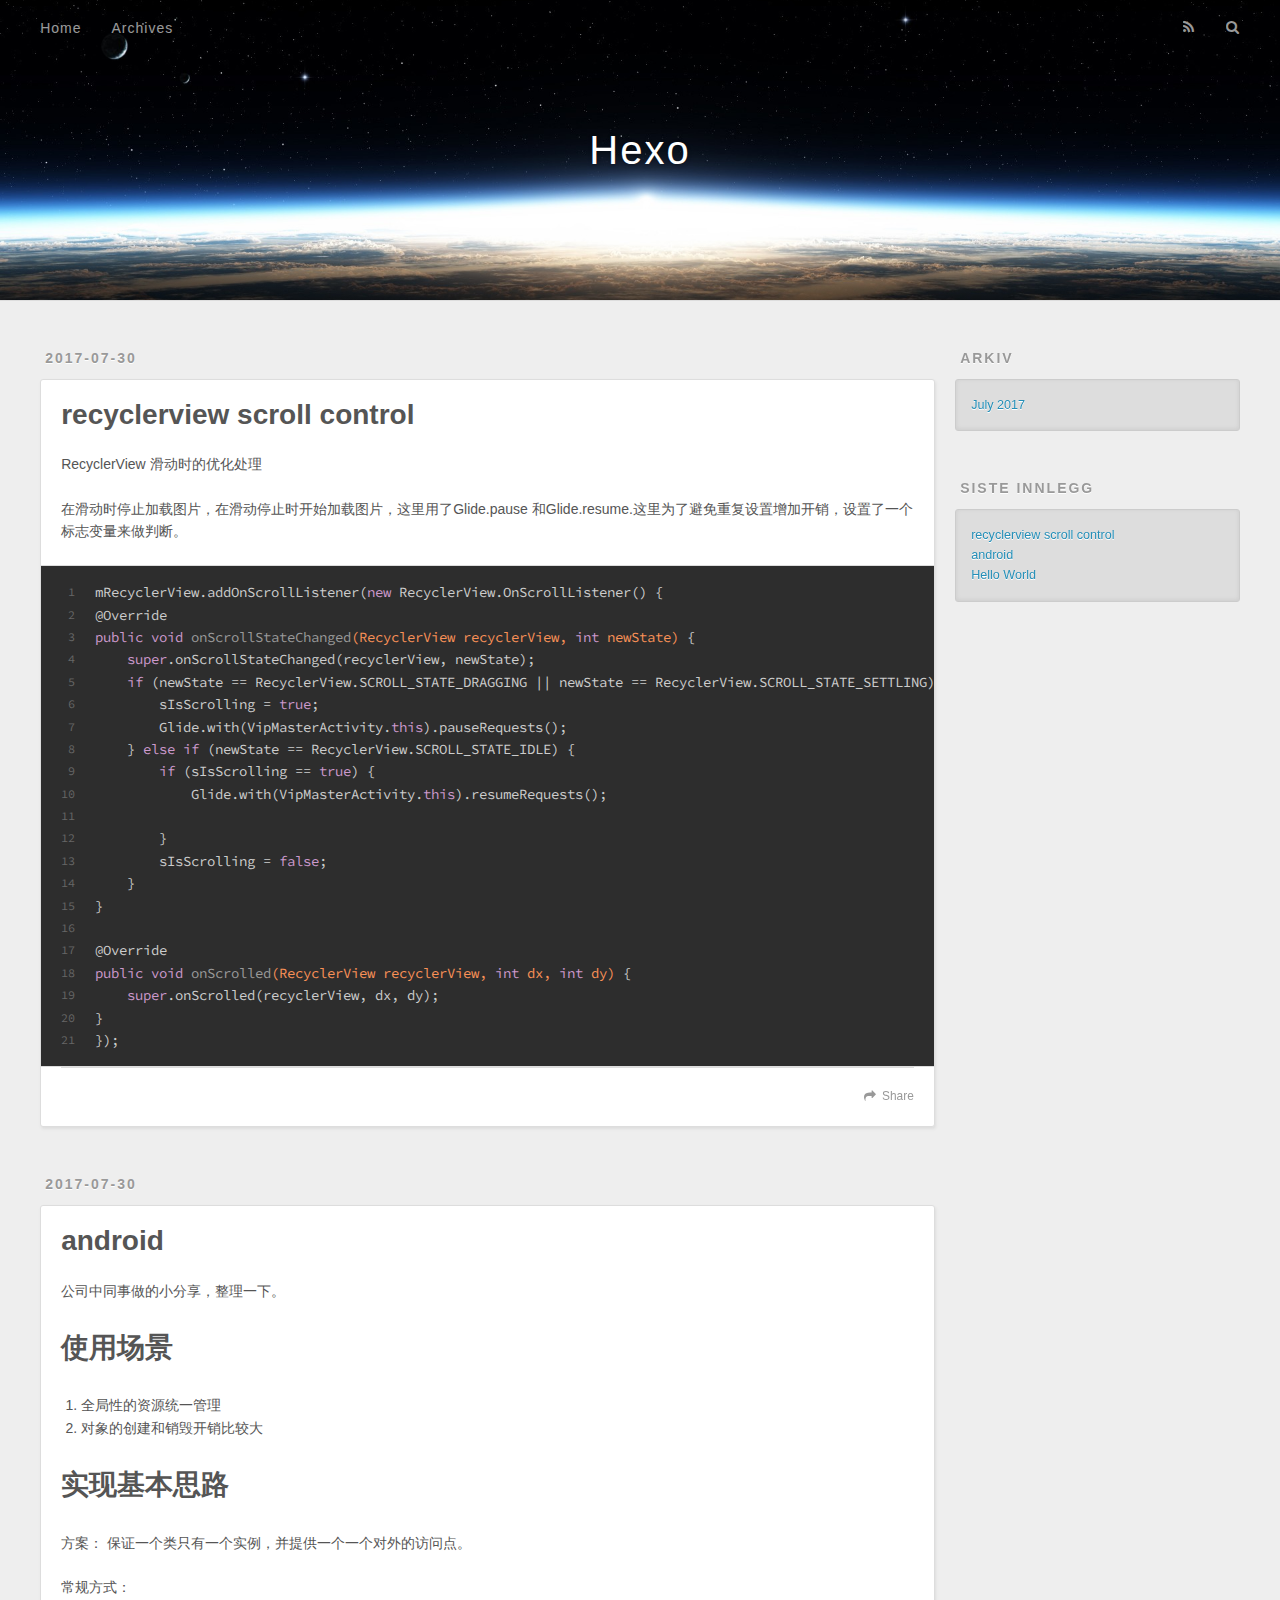
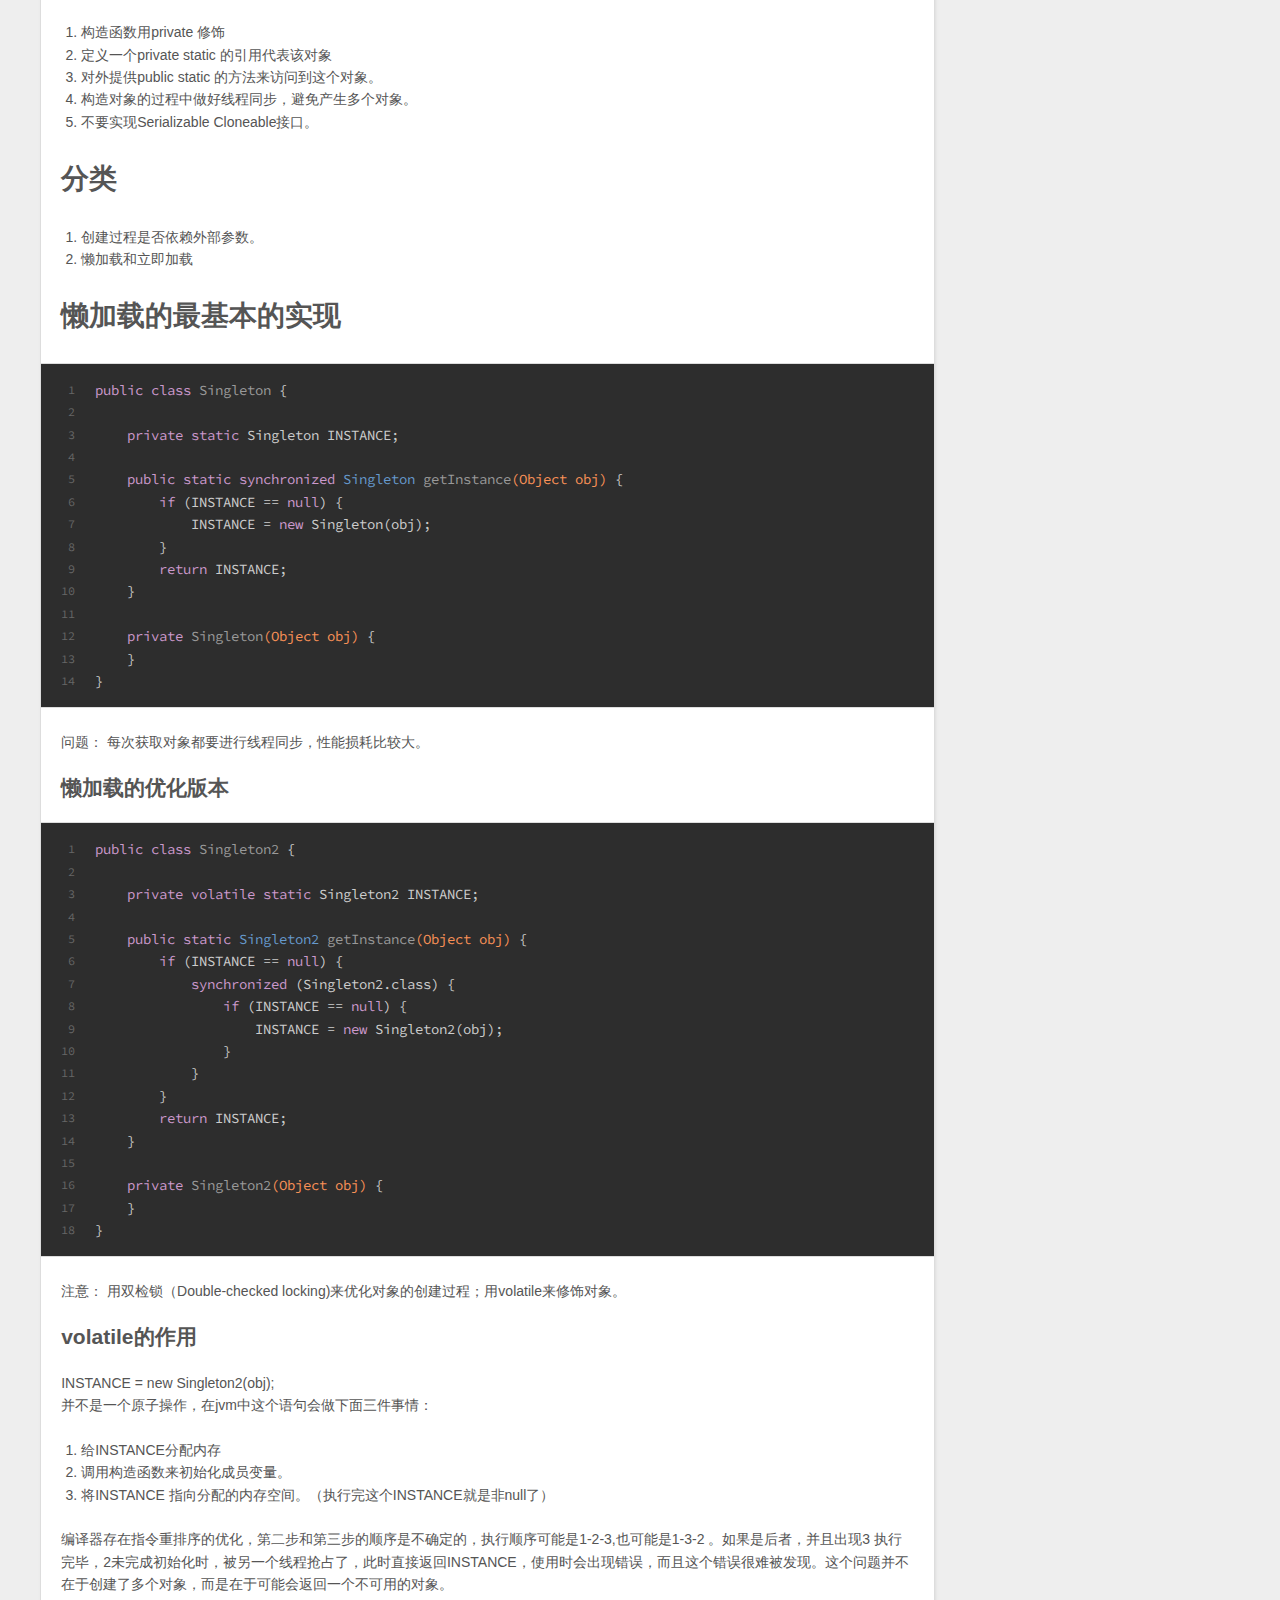
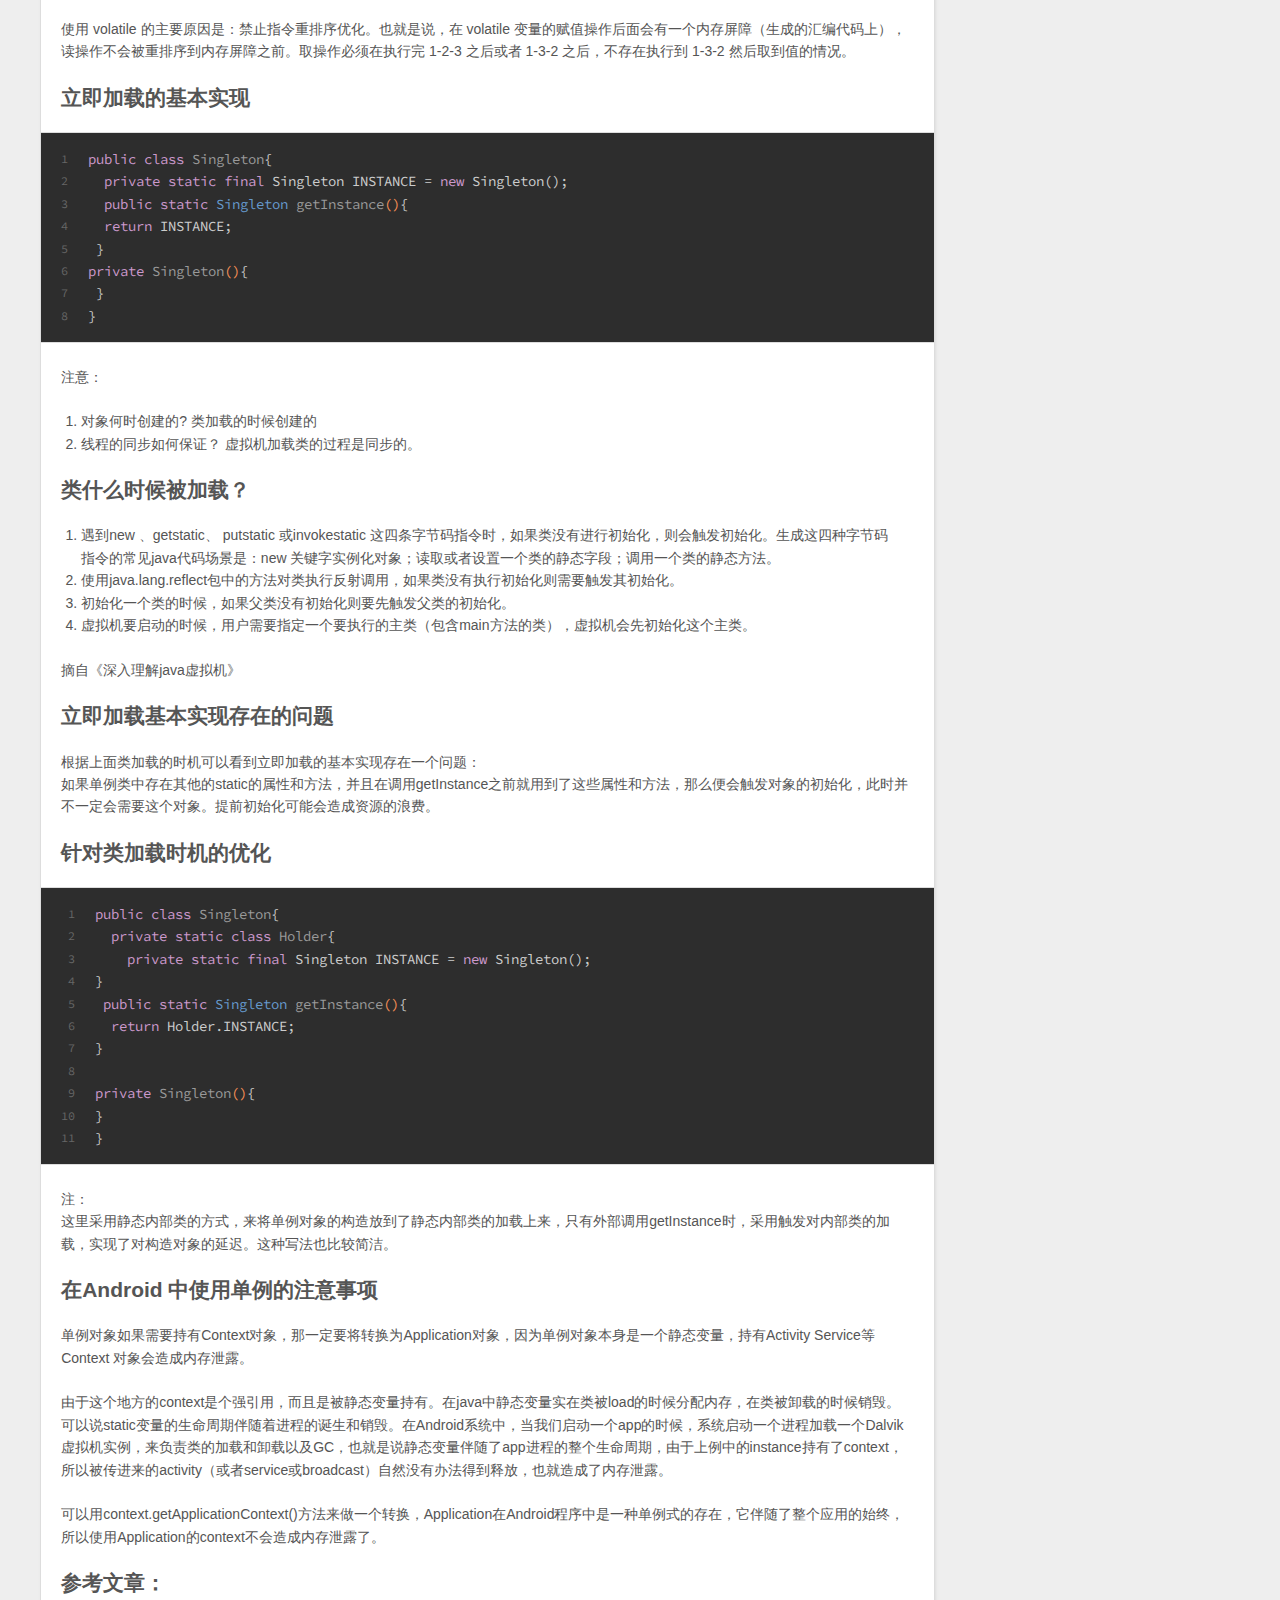
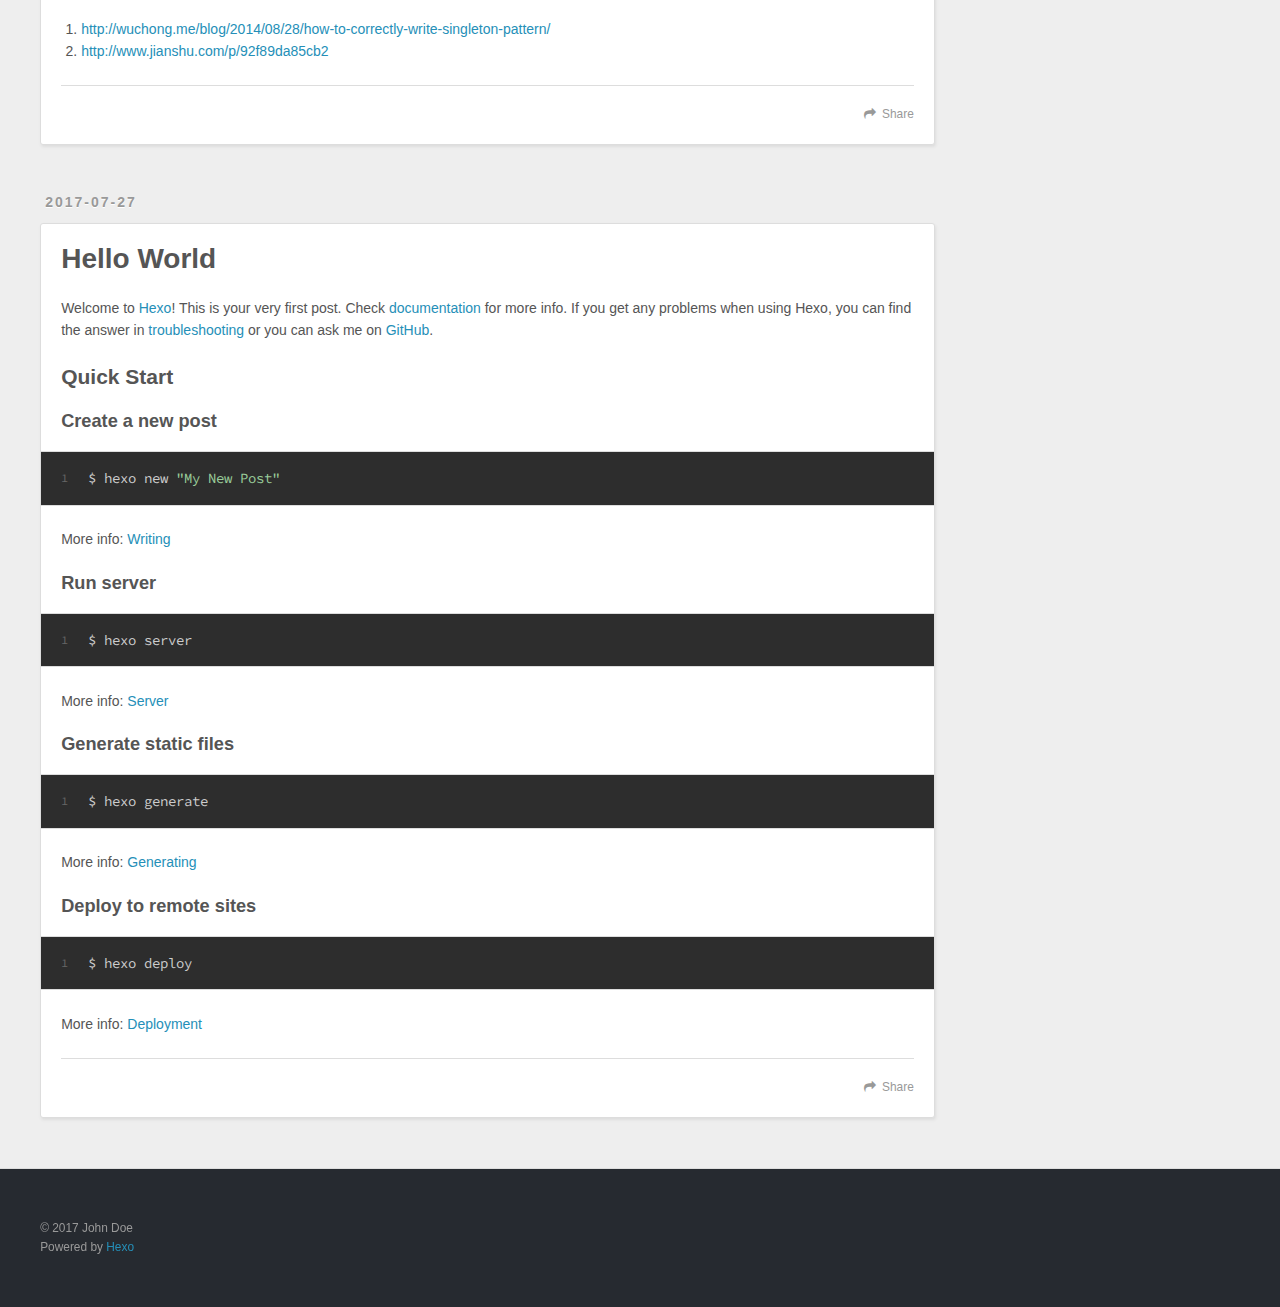
==== commit 9252823f: "update" ====
--- a/index.html
+++ b/index.html
@@ -48,9 +48,9 @@
       </nav>
       <nav id="sub-nav">
         
-          <a id="nav-rss-link" class="nav-icon" href="/atom.xml" title="Flux RSS"></a>
-        
-        <a id="nav-search-btn" class="nav-icon" title="Rechercher"></a>
+          <a id="nav-rss-link" class="nav-icon" href="/atom.xml" title="RSS Feed"></a>
+        
+        <a id="nav-search-btn" class="nav-icon" title="Søk"></a>
       </nav>
       <div id="search-form-wrap">
         <form action="//google.com/search" method="get" accept-charset="UTF-8" class="search-form"><input type="search" name="q" class="search-form-input" placeholder="Search"><button type="submit" class="search-form-submit">&#xF002;</button><input type="hidden" name="sitesearch" value="http://yoursite.com"></form>
@@ -90,7 +90,7 @@
       
     </div>
     <footer class="article-footer">
-      <a data-url="http://yoursite.com/2017/07/30/recyclerview-scroll-control/" data-id="cj5qa6ko40002qs0j5jd974hg" class="article-share-link">Partager</a>
+      <a data-url="http://yoursite.com/2017/07/30/recyclerview-scroll-control/" data-id="cj5qa6ko40002qs0j5jd974hg" class="article-share-link">Share</a>
       
       
     </footer>
@@ -179,7 +179,7 @@
       
     </div>
     <footer class="article-footer">
-      <a data-url="http://yoursite.com/2017/07/30/android/" data-id="cj5qa6kns0000qs0jbzkr251m" class="article-share-link">Partager</a>
+      <a data-url="http://yoursite.com/2017/07/30/android/" data-id="cj5qa6kns0000qs0jbzkr251m" class="article-share-link">Share</a>
       
       
     </footer>
@@ -224,7 +224,7 @@
       
     </div>
     <footer class="article-footer">
-      <a data-url="http://yoursite.com/2017/07/27/hello-world/" data-id="cj5qa6knz0001qs0jowqedalo" class="article-share-link">Partager</a>
+      <a data-url="http://yoursite.com/2017/07/27/hello-world/" data-id="cj5qa6knz0001qs0jowqedalo" class="article-share-link">Share</a>
       
       
     </footer>
@@ -249,7 +249,7 @@
   
     
   <div class="widget-wrap">
-    <h3 class="widget-title">Archives</h3>
+    <h3 class="widget-title">Arkiv</h3>
     <div class="widget">
       <ul class="archive-list"><li class="archive-list-item"><a class="archive-list-link" href="/archives/2017/07/">July 2017</a></li></ul>
     </div>
@@ -259,7 +259,7 @@
   
     
   <div class="widget-wrap">
-    <h3 class="widget-title">Articles récents</h3>
+    <h3 class="widget-title">Siste innlegg</h3>
     <div class="widget">
       <ul>
         
@@ -288,7 +288,7 @@
   <div class="outer">
     <div id="footer-info" class="inner">
       &copy; 2017 John Doe<br>
-      Propulsé by <a href="http://hexo.io/" target="_blank">Hexo</a>
+      Powered by <a href="http://hexo.io/" target="_blank">Hexo</a>
     </div>
   </div>
 </footer>
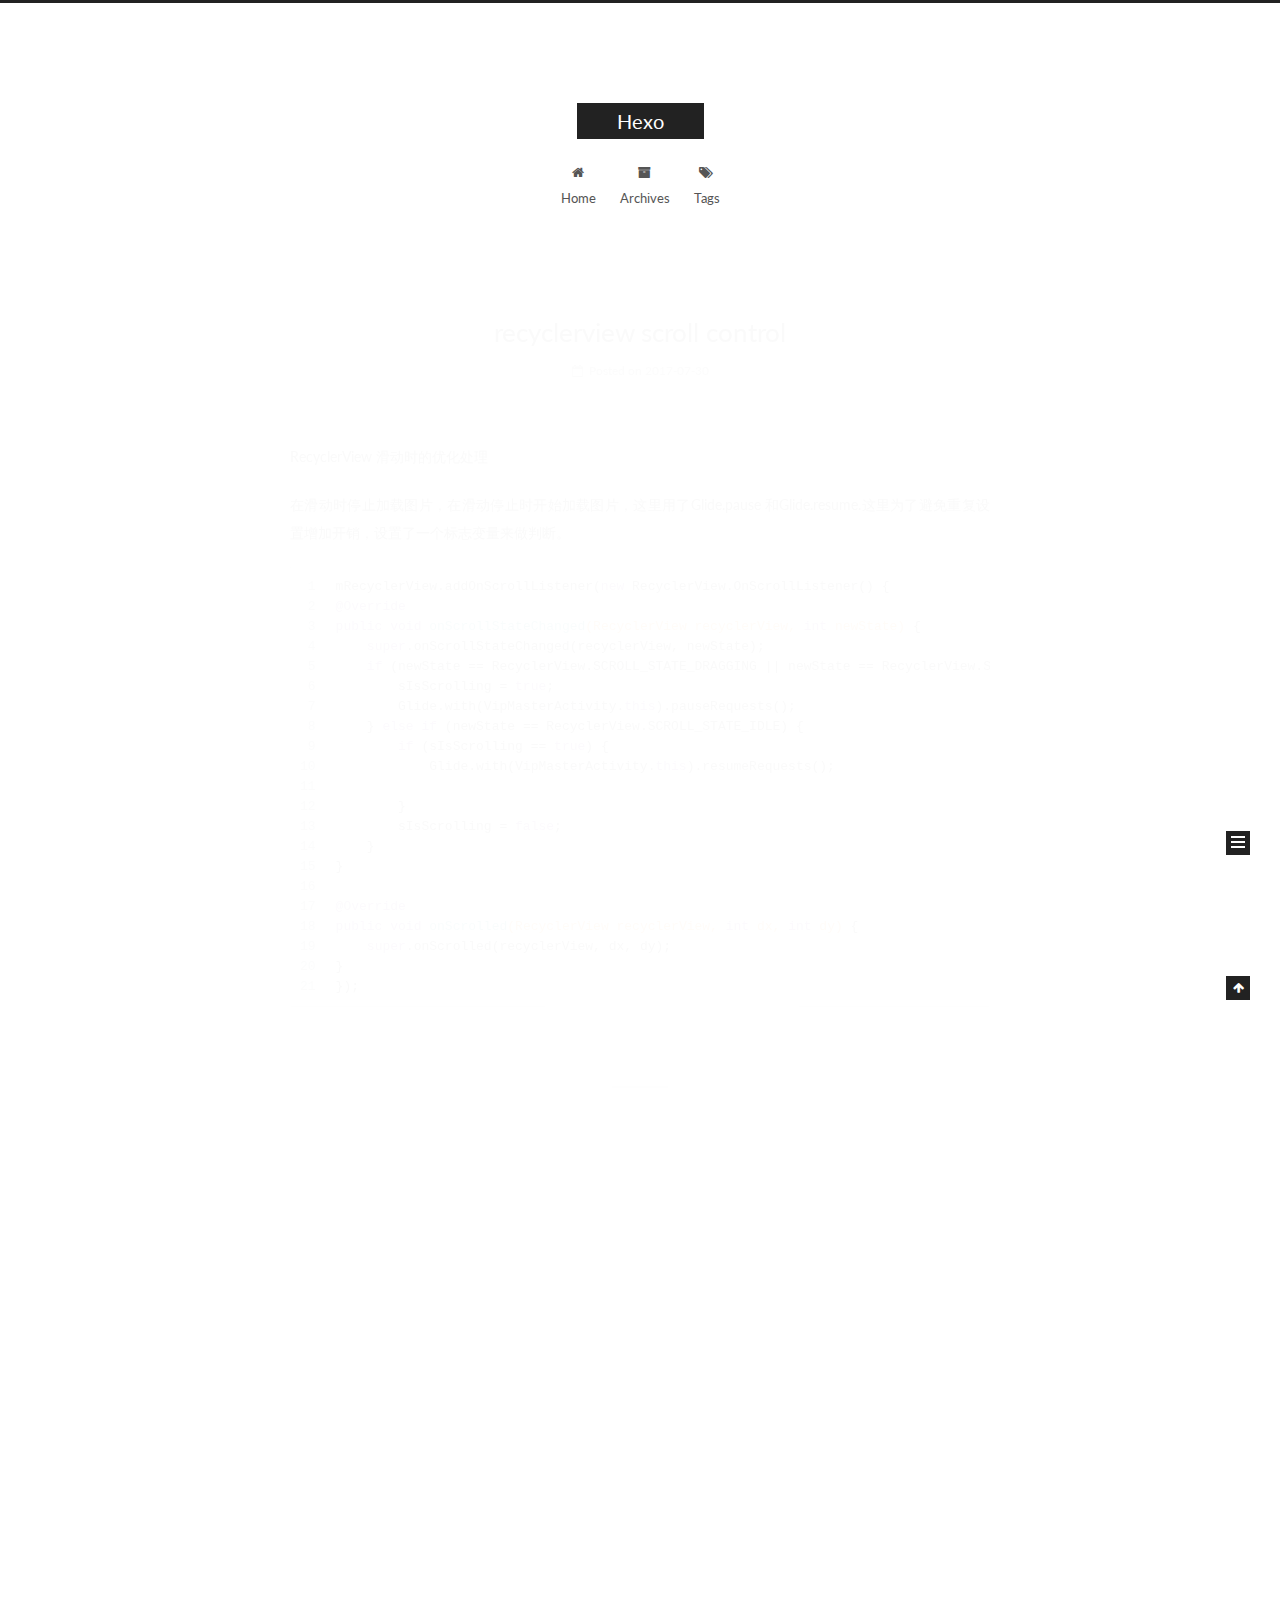
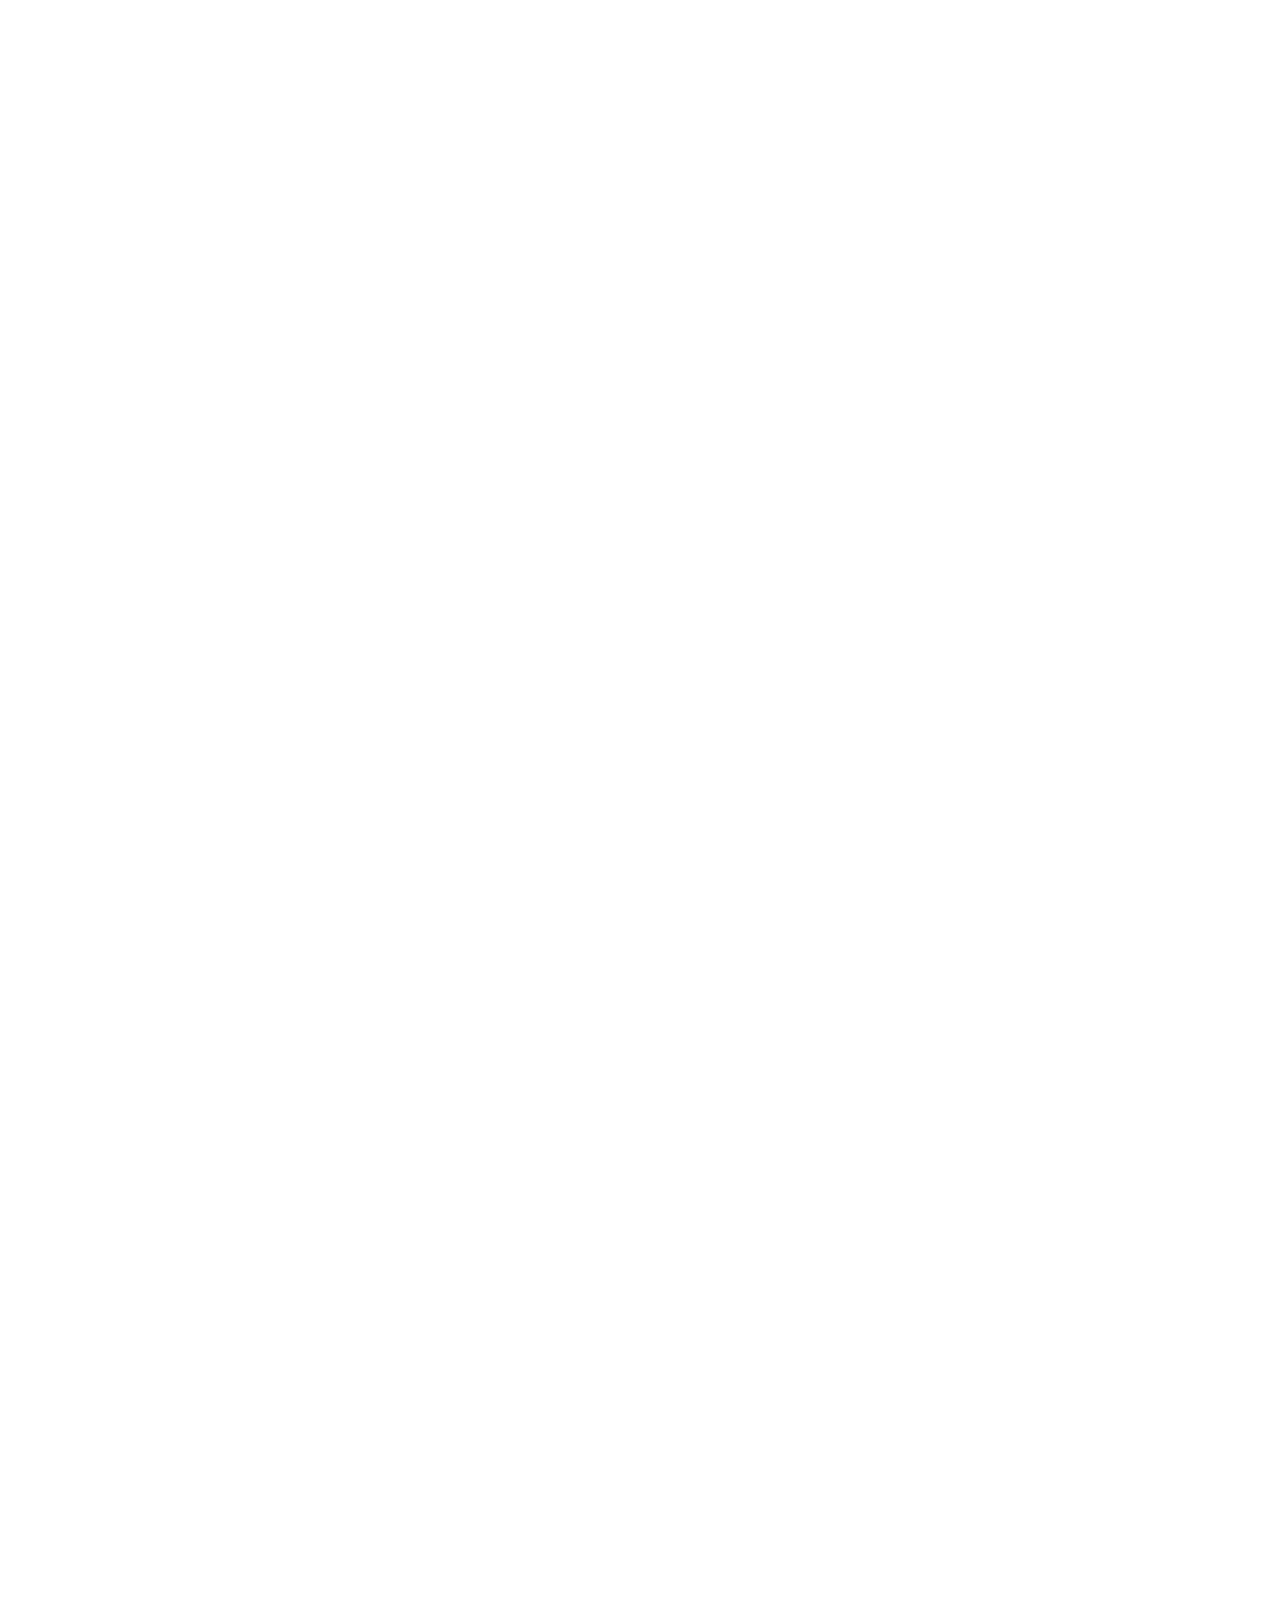
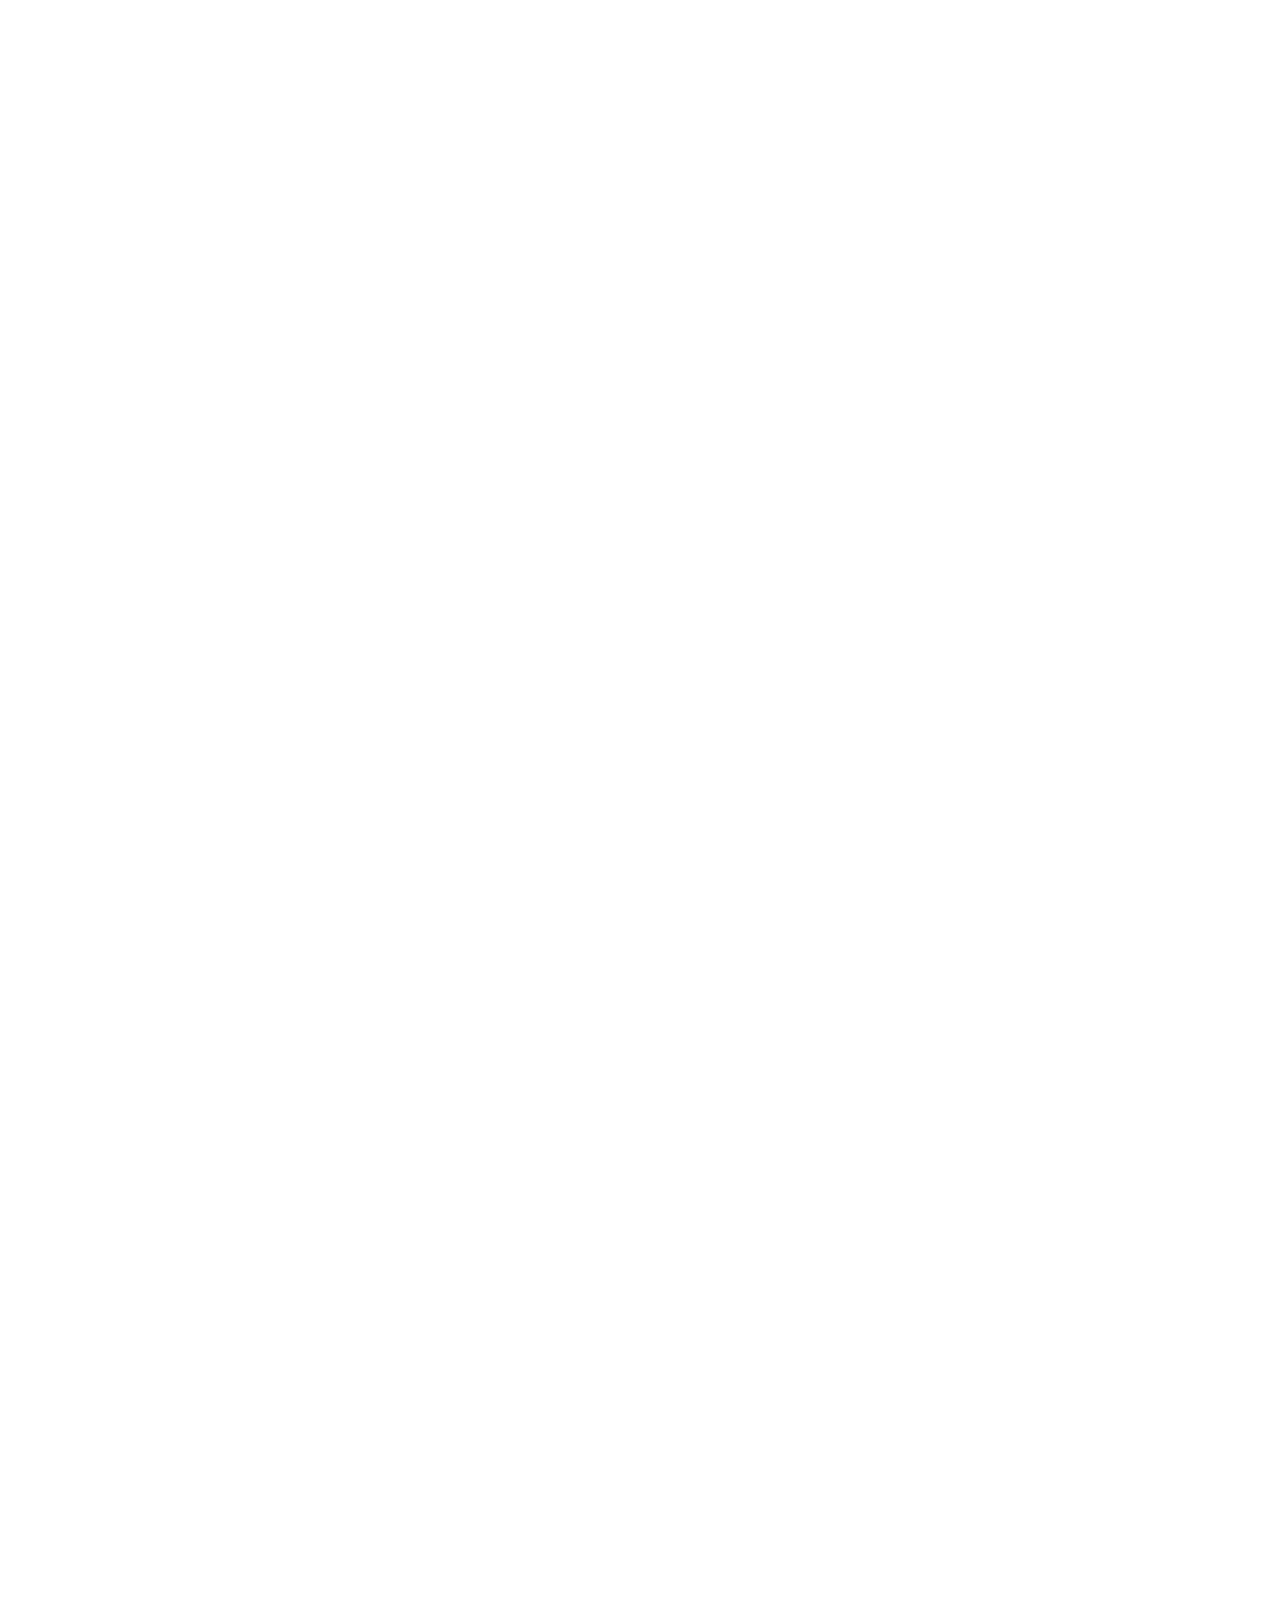
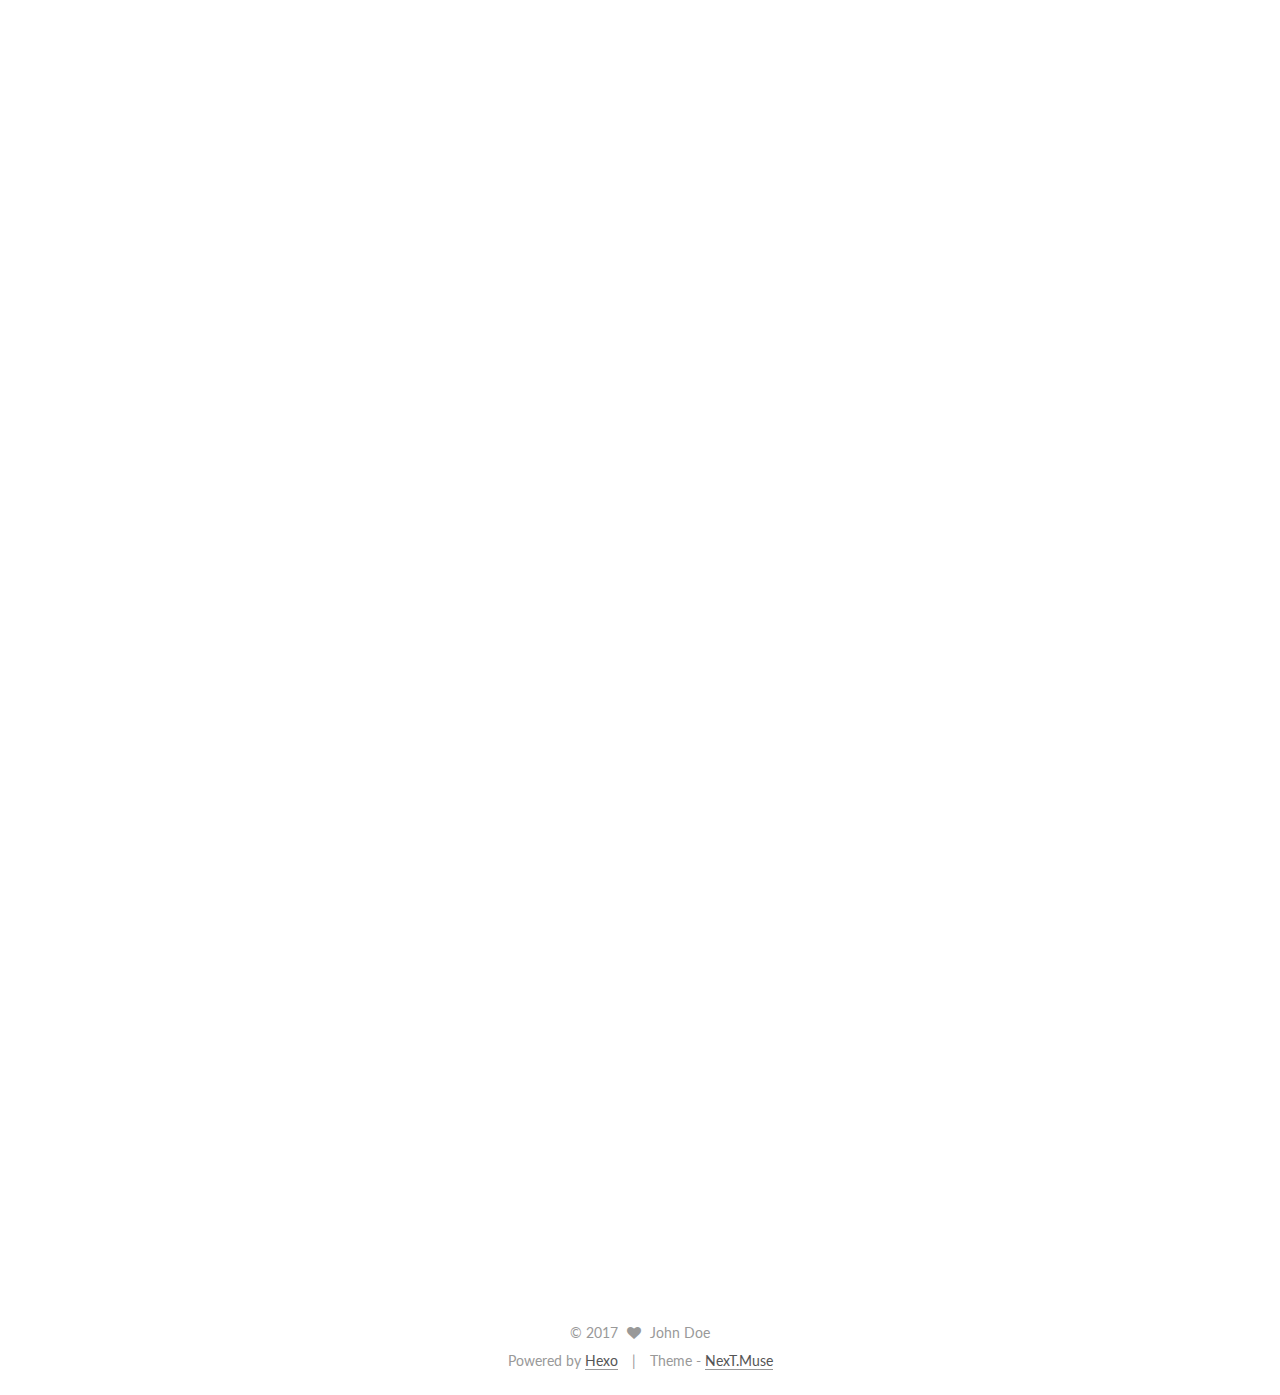
==== commit a9965b1a: "update" ====
--- a/index.html
+++ b/index.html
@@ -1,128 +1,441 @@
 <!DOCTYPE html>
-<html>
+
+
+
+  
+
+
+<html class="theme-next muse use-motion" lang="">
 <head>
-  <meta charset="utf-8">
-  
-  <title>Hexo</title>
-  <meta name="viewport" content="width=device-width, initial-scale=1, maximum-scale=1">
-  <meta property="og:type" content="website">
+  <meta charset="UTF-8"/>
+<meta http-equiv="X-UA-Compatible" content="IE=edge" />
+<meta name="viewport" content="width=device-width, initial-scale=1, maximum-scale=1"/>
+
+
+
+
+
+
+
+
+
+<meta http-equiv="Cache-Control" content="no-transform" />
+<meta http-equiv="Cache-Control" content="no-siteapp" />
+
+
+
+
+
+
+
+
+
+
+
+
+
+
+
+  
+  
+  <link href="/lib/fancybox/source/jquery.fancybox.css?v=2.1.5" rel="stylesheet" type="text/css" />
+
+
+
+
+  
+  
+  
+  
+
+  
+    
+    
+  
+
+  
+
+  
+
+  
+
+  
+
+  
+    
+    
+    <link href="//fonts.googleapis.com/css?family=Lato:300,300italic,400,400italic,700,700italic&subset=latin,latin-ext" rel="stylesheet" type="text/css">
+  
+
+
+
+
+
+
+<link href="/lib/font-awesome/css/font-awesome.min.css?v=4.6.2" rel="stylesheet" type="text/css" />
+
+<link href="/css/main.css?v=5.1.1" rel="stylesheet" type="text/css" />
+
+
+  <meta name="keywords" content="Hexo, NexT" />
+
+
+
+
+
+
+
+
+  <link rel="shortcut icon" type="image/x-icon" href="/favicon.ico?v=5.1.1" />
+
+
+
+
+
+
+<meta property="og:type" content="website">
 <meta property="og:title" content="Hexo">
 <meta property="og:url" content="http://yoursite.com/index.html">
 <meta property="og:site_name" content="Hexo">
 <meta name="twitter:card" content="summary">
 <meta name="twitter:title" content="Hexo">
-  
-    <link rel="alternate" href="/atom.xml" title="Hexo" type="application/atom+xml">
-  
-  
-    <link rel="icon" href="/favicon.png">
-  
-  
-    <link href="//fonts.googleapis.com/css?family=Source+Code+Pro" rel="stylesheet" type="text/css">
-  
-  <link rel="stylesheet" href="/css/style.css">
-  
+
+
+
+<script type="text/javascript" id="hexo.configurations">
+  var NexT = window.NexT || {};
+  var CONFIG = {
+    root: '/',
+    scheme: 'Muse',
+    sidebar: {"position":"left","display":"post","offset":12,"offset_float":0,"b2t":false,"scrollpercent":false,"onmobile":false},
+    fancybox: true,
+    motion: true,
+    duoshuo: {
+      userId: '0',
+      author: 'Author'
+    },
+    algolia: {
+      applicationID: '',
+      apiKey: '',
+      indexName: '',
+      hits: {"per_page":10},
+      labels: {"input_placeholder":"Search for Posts","hits_empty":"We didn't find any results for the search: ${query}","hits_stats":"${hits} results found in ${time} ms"}
+    }
+  };
+</script>
+
+
+
+  <link rel="canonical" href="http://yoursite.com/"/>
+
+
+
+
+
+  <title>Hexo</title>
+  
+
+
+
+
+
+
+
+
+
+
+
+
+
 
 </head>
 
-<body>
-  <div id="container">
-    <div id="wrap">
-      <header id="header">
-  <div id="banner"></div>
-  <div id="header-outer" class="outer">
-    <div id="header-title" class="inner">
-      <h1 id="logo-wrap">
-        <a href="/" id="logo">Hexo</a>
-      </h1>
-      
-    </div>
-    <div id="header-inner" class="inner">
-      <nav id="main-nav">
-        <a id="main-nav-toggle" class="nav-icon"></a>
-        
-          <a class="main-nav-link" href="/">Home</a>
-        
-          <a class="main-nav-link" href="/archives">Archives</a>
-        
-      </nav>
-      <nav id="sub-nav">
-        
-          <a id="nav-rss-link" class="nav-icon" href="/atom.xml" title="RSS Feed"></a>
-        
-        <a id="nav-search-btn" class="nav-icon" title="Søk"></a>
-      </nav>
-      <div id="search-form-wrap">
-        <form action="//google.com/search" method="get" accept-charset="UTF-8" class="search-form"><input type="search" name="q" class="search-form-input" placeholder="Search"><button type="submit" class="search-form-submit">&#xF002;</button><input type="hidden" name="sitesearch" value="http://yoursite.com"></form>
-      </div>
-    </div>
+<body itemscope itemtype="http://schema.org/WebPage" lang="">
+
+  
+  
+    
+  
+
+  <div class="container sidebar-position-left 
+   page-home 
+ ">
+    <div class="headband"></div>
+
+    <header id="header" class="header" itemscope itemtype="http://schema.org/WPHeader">
+      <div class="header-inner"><div class="site-brand-wrapper">
+  <div class="site-meta ">
+    
+
+    <div class="custom-logo-site-title">
+      <a href="/"  class="brand" rel="start">
+        <span class="logo-line-before"><i></i></span>
+        <span class="site-title">Hexo</span>
+        <span class="logo-line-after"><i></i></span>
+      </a>
+    </div>
+      
+        <p class="site-subtitle"></p>
+      
   </div>
-</header>
-      <div class="outer">
-        <section id="main">
-  
-    <article id="post-recyclerview-scroll-control" class="article article-type-post" itemscope itemprop="blogPost">
-  <div class="article-meta">
-    <a href="/2017/07/30/recyclerview-scroll-control/" class="article-date">
-  <time datetime="2017-07-30T05:23:49.000Z" itemprop="datePublished">2017-07-30</time>
-</a>
-    
+
+  <div class="site-nav-toggle">
+    <button>
+      <span class="btn-bar"></span>
+      <span class="btn-bar"></span>
+      <span class="btn-bar"></span>
+    </button>
   </div>
-  <div class="article-inner">
-    
-    
-      <header class="article-header">
-        
-  
-    <h1 itemprop="name">
-      <a class="article-title" href="/2017/07/30/recyclerview-scroll-control/">recyclerview scroll control</a>
-    </h1>
-  
-
+</div>
+
+<nav class="site-nav">
+  
+
+  
+    <ul id="menu" class="menu">
+      
+        
+        <li class="menu-item menu-item-home">
+          <a href="/" rel="section">
+            
+              <i class="menu-item-icon fa fa-fw fa-home"></i> <br />
+            
+            Home
+          </a>
+        </li>
+      
+        
+        <li class="menu-item menu-item-archives">
+          <a href="/archives/" rel="section">
+            
+              <i class="menu-item-icon fa fa-fw fa-archive"></i> <br />
+            
+            Archives
+          </a>
+        </li>
+      
+        
+        <li class="menu-item menu-item-tags">
+          <a href="/tags/" rel="section">
+            
+              <i class="menu-item-icon fa fa-fw fa-tags"></i> <br />
+            
+            Tags
+          </a>
+        </li>
+      
+
+      
+    </ul>
+  
+
+  
+</nav>
+
+
+
+ </div>
+    </header>
+
+    <main id="main" class="main">
+      <div class="main-inner">
+        <div class="content-wrap">
+          <div id="content" class="content">
+            
+  <section id="posts" class="posts-expand">
+    
+      
+
+  
+
+  
+  
+  
+
+  <article class="post post-type-normal " itemscope itemtype="http://schema.org/Article">
+    <link itemprop="mainEntityOfPage" href="http://yoursite.com/2017/07/30/recyclerview-scroll-control/">
+
+    <span hidden itemprop="author" itemscope itemtype="http://schema.org/Person">
+      <meta itemprop="name" content="John Doe">
+      <meta itemprop="description" content="">
+      <meta itemprop="image" content="/images/avatar.gif">
+    </span>
+
+    <span hidden itemprop="publisher" itemscope itemtype="http://schema.org/Organization">
+      <meta itemprop="name" content="Hexo">
+    </span>
+
+    
+      <header class="post-header">
+
+        
+        
+          <h1 class="post-title" itemprop="name headline">
+                
+                <a class="post-title-link" href="/2017/07/30/recyclerview-scroll-control/" itemprop="url">recyclerview scroll control</a></h1>
+        
+
+        <div class="post-meta">
+          <span class="post-time">
+            
+              <span class="post-meta-item-icon">
+                <i class="fa fa-calendar-o"></i>
+              </span>
+              
+                <span class="post-meta-item-text">Posted on</span>
+              
+              <time title="Post created" itemprop="dateCreated datePublished" datetime="2017-07-30T13:23:49+08:00">
+                2017-07-30
+              </time>
+            
+
+            
+
+            
+          </span>
+
+          
+
+          
+            
+          
+
+          
+          
+
+          
+
+          
+
+          
+
+        </div>
       </header>
     
-    <div class="article-entry" itemprop="articleBody">
-      
-        <p>RecyclerView 滑动时的优化处理</p>
+
+    <div class="post-body" itemprop="articleBody">
+
+      
+      
+
+      
+        
+          
+            <p>RecyclerView 滑动时的优化处理</p>
 <p> 在滑动时停止加载图片，在滑动停止时开始加载图片，这里用了Glide.pause 和Glide.resume.这里为了避免重复设置增加开销，设置了一个标志变量来做判断。</p>
 <figure class="highlight java"><table><tr><td class="gutter"><pre><div class="line">1</div><div class="line">2</div><div class="line">3</div><div class="line">4</div><div class="line">5</div><div class="line">6</div><div class="line">7</div><div class="line">8</div><div class="line">9</div><div class="line">10</div><div class="line">11</div><div class="line">12</div><div class="line">13</div><div class="line">14</div><div class="line">15</div><div class="line">16</div><div class="line">17</div><div class="line">18</div><div class="line">19</div><div class="line">20</div><div class="line">21</div></pre></td><td class="code"><pre><div class="line">mRecyclerView.addOnScrollListener(<span class="keyword">new</span> RecyclerView.OnScrollListener() &#123;</div><div class="line"><span class="meta">@Override</span></div><div class="line"><span class="function"><span class="keyword">public</span> <span class="keyword">void</span> <span class="title">onScrollStateChanged</span><span class="params">(RecyclerView recyclerView, <span class="keyword">int</span> newState)</span> </span>&#123;</div><div class="line">    <span class="keyword">super</span>.onScrollStateChanged(recyclerView, newState);</div><div class="line">    <span class="keyword">if</span> (newState == RecyclerView.SCROLL_STATE_DRAGGING || newState == RecyclerView.SCROLL_STATE_SETTLING) &#123;</div><div class="line">        sIsScrolling = <span class="keyword">true</span>;</div><div class="line">        Glide.with(VipMasterActivity.<span class="keyword">this</span>).pauseRequests();</div><div class="line">    &#125; <span class="keyword">else</span> <span class="keyword">if</span> (newState == RecyclerView.SCROLL_STATE_IDLE) &#123;</div><div class="line">        <span class="keyword">if</span> (sIsScrolling == <span class="keyword">true</span>) &#123;</div><div class="line">            Glide.with(VipMasterActivity.<span class="keyword">this</span>).resumeRequests();</div><div class="line">           </div><div class="line">        &#125;</div><div class="line">        sIsScrolling = <span class="keyword">false</span>;</div><div class="line">    &#125;</div><div class="line">&#125;</div><div class="line"></div><div class="line"><span class="meta">@Override</span></div><div class="line"><span class="function"><span class="keyword">public</span> <span class="keyword">void</span> <span class="title">onScrolled</span><span class="params">(RecyclerView recyclerView, <span class="keyword">int</span> dx, <span class="keyword">int</span> dy)</span> </span>&#123;</div><div class="line">    <span class="keyword">super</span>.onScrolled(recyclerView, dx, dy);</div><div class="line">&#125;</div><div class="line">&#125;);</div></pre></td></tr></table></figure>
 
-      
-    </div>
-    <footer class="article-footer">
-      <a data-url="http://yoursite.com/2017/07/30/recyclerview-scroll-control/" data-id="cj5qa6ko40002qs0j5jd974hg" class="article-share-link">Share</a>
-      
+          
+        
+      
+    </div>
+
+    <div>
+      
+    </div>
+
+    <div>
+      
+    </div>
+
+    <div>
+      
+    </div>
+
+    <footer class="post-footer">
+      
+
+      
+
+      
+
+      
+      
+        <div class="post-eof"></div>
       
     </footer>
-  </div>
-  
-</article>
-
-
-  
-    <article id="post-android" class="article article-type-post" itemscope itemprop="blogPost">
-  <div class="article-meta">
-    <a href="/2017/07/30/android/" class="article-date">
-  <time datetime="2017-07-30T04:39:45.000Z" itemprop="datePublished">2017-07-30</time>
-</a>
-    
-  </div>
-  <div class="article-inner">
-    
-    
-      <header class="article-header">
-        
-  
-    <h1 itemprop="name">
-      <a class="article-title" href="/2017/07/30/android/">android</a>
-    </h1>
-  
-
+  </article>
+
+
+    
+      
+
+  
+
+  
+  
+  
+
+  <article class="post post-type-normal " itemscope itemtype="http://schema.org/Article">
+    <link itemprop="mainEntityOfPage" href="http://yoursite.com/2017/07/30/android/">
+
+    <span hidden itemprop="author" itemscope itemtype="http://schema.org/Person">
+      <meta itemprop="name" content="John Doe">
+      <meta itemprop="description" content="">
+      <meta itemprop="image" content="/images/avatar.gif">
+    </span>
+
+    <span hidden itemprop="publisher" itemscope itemtype="http://schema.org/Organization">
+      <meta itemprop="name" content="Hexo">
+    </span>
+
+    
+      <header class="post-header">
+
+        
+        
+          <h1 class="post-title" itemprop="name headline">
+                
+                <a class="post-title-link" href="/2017/07/30/android/" itemprop="url">android</a></h1>
+        
+
+        <div class="post-meta">
+          <span class="post-time">
+            
+              <span class="post-meta-item-icon">
+                <i class="fa fa-calendar-o"></i>
+              </span>
+              
+                <span class="post-meta-item-text">Posted on</span>
+              
+              <time title="Post created" itemprop="dateCreated datePublished" datetime="2017-07-30T12:39:45+08:00">
+                2017-07-30
+              </time>
+            
+
+            
+
+            
+          </span>
+
+          
+
+          
+            
+          
+
+          
+          
+
+          
+
+          
+
+          
+
+        </div>
       </header>
     
-    <div class="article-entry" itemprop="articleBody">
-      
-        <p>公司中同事做的小分享，整理一下。</p>
+
+    <div class="post-body" itemprop="articleBody">
+
+      
+      
+
+      
+        
+          
+            <p>公司中同事做的小分享，整理一下。</p>
 <h1 id="使用场景"><a href="#使用场景" class="headerlink" title="使用场景"></a>使用场景</h1><ol>
 <li>全局性的资源统一管理</li>
 <li>对象的创建和销毁开销比较大</li>
@@ -176,42 +489,117 @@
 <li><a href="http://www.jianshu.com/p/92f89da85cb2" target="_blank" rel="external">http://www.jianshu.com/p/92f89da85cb2</a></li>
 </ol>
 
-      
-    </div>
-    <footer class="article-footer">
-      <a data-url="http://yoursite.com/2017/07/30/android/" data-id="cj5qa6kns0000qs0jbzkr251m" class="article-share-link">Share</a>
-      
+          
+        
+      
+    </div>
+
+    <div>
+      
+    </div>
+
+    <div>
+      
+    </div>
+
+    <div>
+      
+    </div>
+
+    <footer class="post-footer">
+      
+
+      
+
+      
+
+      
+      
+        <div class="post-eof"></div>
       
     </footer>
-  </div>
-  
-</article>
-
-
-  
-    <article id="post-hello-world" class="article article-type-post" itemscope itemprop="blogPost">
-  <div class="article-meta">
-    <a href="/2017/07/27/hello-world/" class="article-date">
-  <time datetime="2017-07-27T14:45:45.366Z" itemprop="datePublished">2017-07-27</time>
-</a>
-    
-  </div>
-  <div class="article-inner">
-    
-    
-      <header class="article-header">
-        
-  
-    <h1 itemprop="name">
-      <a class="article-title" href="/2017/07/27/hello-world/">Hello World</a>
-    </h1>
-  
-
+  </article>
+
+
+    
+      
+
+  
+
+  
+  
+  
+
+  <article class="post post-type-normal " itemscope itemtype="http://schema.org/Article">
+    <link itemprop="mainEntityOfPage" href="http://yoursite.com/2017/07/27/hello-world/">
+
+    <span hidden itemprop="author" itemscope itemtype="http://schema.org/Person">
+      <meta itemprop="name" content="John Doe">
+      <meta itemprop="description" content="">
+      <meta itemprop="image" content="/images/avatar.gif">
+    </span>
+
+    <span hidden itemprop="publisher" itemscope itemtype="http://schema.org/Organization">
+      <meta itemprop="name" content="Hexo">
+    </span>
+
+    
+      <header class="post-header">
+
+        
+        
+          <h1 class="post-title" itemprop="name headline">
+                
+                <a class="post-title-link" href="/2017/07/27/hello-world/" itemprop="url">Hello World</a></h1>
+        
+
+        <div class="post-meta">
+          <span class="post-time">
+            
+              <span class="post-meta-item-icon">
+                <i class="fa fa-calendar-o"></i>
+              </span>
+              
+                <span class="post-meta-item-text">Posted on</span>
+              
+              <time title="Post created" itemprop="dateCreated datePublished" datetime="2017-07-27T22:45:45+08:00">
+                2017-07-27
+              </time>
+            
+
+            
+
+            
+          </span>
+
+          
+
+          
+            
+          
+
+          
+          
+
+          
+
+          
+
+          
+
+        </div>
       </header>
     
-    <div class="article-entry" itemprop="articleBody">
-      
-        <p>Welcome to <a href="https://hexo.io/" target="_blank" rel="external">Hexo</a>! This is your very first post. Check <a href="https://hexo.io/docs/" target="_blank" rel="external">documentation</a> for more info. If you get any problems when using Hexo, you can find the answer in <a href="https://hexo.io/docs/troubleshooting.html" target="_blank" rel="external">troubleshooting</a> or you can ask me on <a href="https://github.com/hexojs/hexo/issues" target="_blank" rel="external">GitHub</a>.</p>
+
+    <div class="post-body" itemprop="articleBody">
+
+      
+      
+
+      
+        
+          
+            <p>Welcome to <a href="https://hexo.io/" target="_blank" rel="external">Hexo</a>! This is your very first post. Check <a href="https://hexo.io/docs/" target="_blank" rel="external">documentation</a> for more info. If you get any problems when using Hexo, you can find the answer in <a href="https://hexo.io/docs/troubleshooting.html" target="_blank" rel="external">troubleshooting</a> or you can ask me on <a href="https://github.com/hexojs/hexo/issues" target="_blank" rel="external">GitHub</a>.</p>
 <h2 id="Quick-Start"><a href="#Quick-Start" class="headerlink" title="Quick Start"></a>Quick Start</h2><h3 id="Create-a-new-post"><a href="#Create-a-new-post" class="headerlink" title="Create a new post"></a>Create a new post</h3><figure class="highlight bash"><table><tr><td class="gutter"><pre><div class="line">1</div></pre></td><td class="code"><pre><div class="line">$ hexo new <span class="string">"My New Post"</span></div></pre></td></tr></table></figure>
 <p>More info: <a href="https://hexo.io/docs/writing.html" target="_blank" rel="external">Writing</a></p>
 <h3 id="Run-server"><a href="#Run-server" class="headerlink" title="Run server"></a>Run server</h3><figure class="highlight bash"><table><tr><td class="gutter"><pre><div class="line">1</div></pre></td><td class="code"><pre><div class="line">$ hexo server</div></pre></td></tr></table></figure>
@@ -221,96 +609,283 @@
 <h3 id="Deploy-to-remote-sites"><a href="#Deploy-to-remote-sites" class="headerlink" title="Deploy to remote sites"></a>Deploy to remote sites</h3><figure class="highlight bash"><table><tr><td class="gutter"><pre><div class="line">1</div></pre></td><td class="code"><pre><div class="line">$ hexo deploy</div></pre></td></tr></table></figure>
 <p>More info: <a href="https://hexo.io/docs/deployment.html" target="_blank" rel="external">Deployment</a></p>
 
-      
-    </div>
-    <footer class="article-footer">
-      <a data-url="http://yoursite.com/2017/07/27/hello-world/" data-id="cj5qa6knz0001qs0jowqedalo" class="article-share-link">Share</a>
-      
+          
+        
+      
+    </div>
+
+    <div>
+      
+    </div>
+
+    <div>
+      
+    </div>
+
+    <div>
+      
+    </div>
+
+    <footer class="post-footer">
+      
+
+      
+
+      
+
+      
+      
+        <div class="post-eof"></div>
       
     </footer>
+  </article>
+
+
+    
+  </section>
+
+  
+
+
+          </div>
+          
+
+
+          
+
+        </div>
+        
+          
+  
+  <div class="sidebar-toggle">
+    <div class="sidebar-toggle-line-wrap">
+      <span class="sidebar-toggle-line sidebar-toggle-line-first"></span>
+      <span class="sidebar-toggle-line sidebar-toggle-line-middle"></span>
+      <span class="sidebar-toggle-line sidebar-toggle-line-last"></span>
+    </div>
   </div>
-  
-</article>
-
-
-  
-
-</section>
-        
-          <aside id="sidebar">
-  
-    
-
-  
-    
-
-  
-    
-  
-    
-  <div class="widget-wrap">
-    <h3 class="widget-title">Arkiv</h3>
-    <div class="widget">
-      <ul class="archive-list"><li class="archive-list-item"><a class="archive-list-link" href="/archives/2017/07/">July 2017</a></li></ul>
-    </div>
+
+  <aside id="sidebar" class="sidebar">
+    
+    <div class="sidebar-inner">
+
+      
+
+      
+
+      <section class="site-overview sidebar-panel sidebar-panel-active">
+        <div class="site-author motion-element" itemprop="author" itemscope itemtype="http://schema.org/Person">
+          <img class="site-author-image" itemprop="image"
+               src="/images/avatar.gif"
+               alt="John Doe" />
+          <p class="site-author-name" itemprop="name">John Doe</p>
+           
+              <p class="site-description motion-element" itemprop="description"></p>
+          
+        </div>
+        <nav class="site-state motion-element">
+
+          
+            <div class="site-state-item site-state-posts">
+              <a href="/archives/">
+                <span class="site-state-item-count">3</span>
+                <span class="site-state-item-name">posts</span>
+              </a>
+            </div>
+          
+
+          
+
+          
+
+        </nav>
+
+        
+
+        <div class="links-of-author motion-element">
+          
+        </div>
+
+        
+        
+
+        
+        
+
+        
+
+
+      </section>
+
+      
+
+      
+
+    </div>
+  </aside>
+
+
+        
+      </div>
+    </main>
+
+    <footer id="footer" class="footer">
+      <div class="footer-inner">
+        <div class="copyright" >
+  
+  &copy; 
+  <span itemprop="copyrightYear">2017</span>
+  <span class="with-love">
+    <i class="fa fa-heart"></i>
+  </span>
+  <span class="author" itemprop="copyrightHolder">John Doe</span>
+</div>
+
+
+<div class="powered-by">
+  Powered by <a class="theme-link" href="https://hexo.io">Hexo</a>
+</div>
+
+<div class="theme-info">
+  Theme -
+  <a class="theme-link" href="https://github.com/iissnan/hexo-theme-next">
+    NexT.Muse
+  </a>
+</div>
+
+
+        
+
+        
+      </div>
+    </footer>
+
+    
+      <div class="back-to-top">
+        <i class="fa fa-arrow-up"></i>
+        
+      </div>
+    
+
   </div>
 
-
-  
-    
-  <div class="widget-wrap">
-    <h3 class="widget-title">Siste innlegg</h3>
-    <div class="widget">
-      <ul>
-        
-          <li>
-            <a href="/2017/07/30/recyclerview-scroll-control/">recyclerview scroll control</a>
-          </li>
-        
-          <li>
-            <a href="/2017/07/30/android/">android</a>
-          </li>
-        
-          <li>
-            <a href="/2017/07/27/hello-world/">Hello World</a>
-          </li>
-        
-      </ul>
-    </div>
-  </div>
-
-  
-</aside>
-        
-      </div>
-      <footer id="footer">
-  
-  <div class="outer">
-    <div id="footer-info" class="inner">
-      &copy; 2017 John Doe<br>
-      Powered by <a href="http://hexo.io/" target="_blank">Hexo</a>
-    </div>
-  </div>
-</footer>
-    </div>
-    <nav id="mobile-nav">
-  
-    <a href="/" class="mobile-nav-link">Home</a>
-  
-    <a href="/archives" class="mobile-nav-link">Archives</a>
-  
-</nav>
-    
-
-<script src="//ajax.googleapis.com/ajax/libs/jquery/2.0.3/jquery.min.js"></script>
-
-
-  <link rel="stylesheet" href="/fancybox/jquery.fancybox.css">
-  <script src="/fancybox/jquery.fancybox.pack.js"></script>
-
-
-<script src="/js/script.js"></script>
-
-  </div>
+  
+
+<script type="text/javascript">
+  if (Object.prototype.toString.call(window.Promise) !== '[object Function]') {
+    window.Promise = null;
+  }
+</script>
+
+
+
+
+
+
+
+
+
+  
+
+
+
+
+
+
+
+
+
+
+
+
+  
+  <script type="text/javascript" src="/lib/jquery/index.js?v=2.1.3"></script>
+
+  
+  <script type="text/javascript" src="/lib/fastclick/lib/fastclick.min.js?v=1.0.6"></script>
+
+  
+  <script type="text/javascript" src="/lib/jquery_lazyload/jquery.lazyload.js?v=1.9.7"></script>
+
+  
+  <script type="text/javascript" src="/lib/velocity/velocity.min.js?v=1.2.1"></script>
+
+  
+  <script type="text/javascript" src="/lib/velocity/velocity.ui.min.js?v=1.2.1"></script>
+
+  
+  <script type="text/javascript" src="/lib/fancybox/source/jquery.fancybox.pack.js?v=2.1.5"></script>
+
+
+  
+
+
+  <script type="text/javascript" src="/js/src/utils.js?v=5.1.1"></script>
+
+  <script type="text/javascript" src="/js/src/motion.js?v=5.1.1"></script>
+
+
+
+  
+  
+
+  
+    <script type="text/javascript" src="/js/src/scrollspy.js?v=5.1.1"></script>
+<script type="text/javascript" src="/js/src/post-details.js?v=5.1.1"></script>
+
+  
+
+  
+
+
+  <script type="text/javascript" src="/js/src/bootstrap.js?v=5.1.1"></script>
+
+
+
+  
+
+
+  
+
+
+
+
+	
+
+
+
+
+
+  
+
+
+
+
+
+  
+
+
+
+
+
+
+  
+
+
+
+
+
+  
+
+  
+
+  
+
+  
+
+  
+
+  
+
 </body>
-</html>+</html>
--- a/css/main.css
+++ b/css/main.css
@@ -0,0 +1,2518 @@
+/* normalize.css v3.0.2 | MIT License | git.io/normalize */
+html {
+  font-family: sans-serif; /* 1 */
+  -ms-text-size-adjust: 100%; /* 2 */
+  -webkit-text-size-adjust: 100%; /* 2 */
+}
+body {
+  margin: 0;
+}
+article,
+aside,
+details,
+figcaption,
+figure,
+footer,
+header,
+hgroup,
+main,
+menu,
+nav,
+section,
+summary {
+  display: block;
+}
+audio,
+canvas,
+progress,
+video {
+  display: inline-block; /* 1 */
+  vertical-align: baseline; /* 2 */
+}
+audio:not([controls]) {
+  display: none;
+  height: 0;
+}
+[hidden],
+template {
+  display: none;
+}
+a {
+  background-color: transparent;
+}
+a:active,
+a:hover {
+  outline: 0;
+}
+abbr[title] {
+  border-bottom: 1px dotted;
+}
+b,
+strong {
+  font-weight: bold;
+}
+dfn {
+  font-style: italic;
+}
+h1 {
+  font-size: 2em;
+  margin: 0.67em 0;
+}
+mark {
+  background: #ff0;
+  color: #000;
+}
+small {
+  font-size: 80%;
+}
+sub,
+sup {
+  font-size: 75%;
+  line-height: 0;
+  position: relative;
+  vertical-align: baseline;
+}
+sup {
+  top: -0.5em;
+}
+sub {
+  bottom: -0.25em;
+}
+img {
+  border: 0;
+}
+svg:not(:root) {
+  overflow: hidden;
+}
+figure {
+  margin: 1em 40px;
+}
+hr {
+  -moz-box-sizing: content-box;
+  box-sizing: content-box;
+  height: 0;
+}
+pre {
+  overflow: auto;
+}
+code,
+kbd,
+pre,
+samp {
+  font-family: monospace, monospace;
+  font-size: 1em;
+}
+button,
+input,
+optgroup,
+select,
+textarea {
+  color: inherit; /* 1 */
+  font: inherit; /* 2 */
+  margin: 0; /* 3 */
+}
+button {
+  overflow: visible;
+}
+button,
+select {
+  text-transform: none;
+}
+button,
+html input[type="button"],
+input[type="reset"],
+input[type="submit"] {
+  -webkit-appearance: button; /* 2 */
+  cursor: pointer; /* 3 */
+}
+button[disabled],
+html input[disabled] {
+  cursor: default;
+}
+button::-moz-focus-inner,
+input::-moz-focus-inner {
+  border: 0;
+  padding: 0;
+}
+input {
+  line-height: normal;
+}
+input[type="checkbox"],
+input[type="radio"] {
+  box-sizing: border-box; /* 1 */
+  padding: 0; /* 2 */
+}
+input[type="number"]::-webkit-inner-spin-button,
+input[type="number"]::-webkit-outer-spin-button {
+  height: auto;
+}
+input[type="search"] {
+  -webkit-appearance: textfield; /* 1 */
+  -moz-box-sizing: content-box;
+  -webkit-box-sizing: content-box; /* 2 */
+  box-sizing: content-box;
+}
+input[type="search"]::-webkit-search-cancel-button,
+input[type="search"]::-webkit-search-decoration {
+  -webkit-appearance: none;
+}
+fieldset {
+  border: 1px solid #c0c0c0;
+  margin: 0 2px;
+  padding: 0.35em 0.625em 0.75em;
+}
+legend {
+  border: 0; /* 1 */
+  padding: 0; /* 2 */
+}
+textarea {
+  overflow: auto;
+}
+optgroup {
+  font-weight: bold;
+}
+table {
+  border-collapse: collapse;
+  border-spacing: 0;
+}
+td,
+th {
+  padding: 0;
+}
+::selection {
+  background: #262a30;
+  color: #fff;
+}
+body {
+  position: relative;
+  font-family: 'Lato', "PingFang SC", "Microsoft YaHei", sans-serif;
+  font-size: 14px;
+  line-height: 2;
+  color: #555;
+  background: #fff;
+}
+@media (max-width: 767px) {
+  body {
+    padding-right: 0 !important;
+  }
+}
+@media (min-width: 768px) and (max-width: 991px) {
+  body {
+    padding-right: 0 !important;
+  }
+}
+@media (min-width: 1600px) {
+  body {
+    font-size: 16px;
+  }
+}
+h1,
+h2,
+h3,
+h4,
+h5,
+h6 {
+  margin: 0;
+  padding: 0;
+  font-weight: bold;
+  line-height: 1.5;
+  font-family: 'Lato', "PingFang SC", "Microsoft YaHei", sans-serif;
+}
+h2,
+h3,
+h4,
+h5,
+h6 {
+  margin: 20px 0 15px;
+}
+h1 {
+  font-size: 22px;
+}
+@media (max-width: 767px) {
+  h1 {
+    font-size: 18px;
+  }
+}
+h2 {
+  font-size: 20px;
+}
+@media (max-width: 767px) {
+  h2 {
+    font-size: 16px;
+  }
+}
+h3 {
+  font-size: 18px;
+}
+@media (max-width: 767px) {
+  h3 {
+    font-size: 14px;
+  }
+}
+h4 {
+  font-size: 16px;
+}
+@media (max-width: 767px) {
+  h4 {
+    font-size: 12px;
+  }
+}
+h5 {
+  font-size: 14px;
+}
+@media (max-width: 767px) {
+  h5 {
+    font-size: 10px;
+  }
+}
+h6 {
+  font-size: 12px;
+}
+@media (max-width: 767px) {
+  h6 {
+    font-size: 8px;
+  }
+}
+p {
+  margin: 0 0 20px 0;
+}
+a {
+  color: #555;
+  text-decoration: none;
+  border-bottom: 1px solid #999;
+  word-wrap: break-word;
+}
+a:hover {
+  color: #222;
+  border-bottom-color: #222;
+}
+blockquote {
+  margin: 0;
+  padding: 0;
+}
+img {
+  display: block;
+  margin: auto;
+  max-width: 100%;
+  height: auto;
+}
+hr {
+  margin: 40px 0;
+  height: 3px;
+  border: none;
+  background-color: #ddd;
+  background-image: repeating-linear-gradient(-45deg, #fff, #fff 4px, transparent 4px, transparent 8px);
+}
+blockquote {
+  padding: 0 15px;
+  color: #666;
+  border-left: 4px solid #ddd;
+}
+blockquote cite::before {
+  content: "-";
+  padding: 0 5px;
+}
+dt {
+  font-weight: 700;
+}
+dd {
+  margin: 0;
+  padding: 0;
+}
+.text-left {
+  text-align: left;
+}
+.text-center {
+  text-align: center;
+}
+.text-right {
+  text-align: right;
+}
+.text-justify {
+  text-align: justify;
+}
+.text-nowrap {
+  white-space: nowrap;
+}
+.text-lowercase {
+  text-transform: lowercase;
+}
+.text-uppercase {
+  text-transform: uppercase;
+}
+.text-capitalize {
+  text-transform: capitalize;
+}
+.center-block {
+  display: block;
+  margin-left: auto;
+  margin-right: auto;
+}
+.clearfix:before,
+.clearfix:after {
+  content: " ";
+  display: table;
+}
+.clearfix:after {
+  clear: both;
+}
+.pullquote {
+  width: 45%;
+}
+.pullquote.left {
+  float: left;
+  margin-left: 5px;
+  margin-right: 10px;
+}
+.pullquote.right {
+  float: right;
+  margin-left: 10px;
+  margin-right: 5px;
+}
+.affix.affix.affix {
+  position: fixed;
+}
+.translation {
+  margin-top: -20px;
+  font-size: 14px;
+  color: #999;
+}
+.scrollbar-measure {
+  width: 100px;
+  height: 100px;
+  overflow: scroll;
+  position: absolute;
+  top: -9999px;
+}
+.use-motion .motion-element {
+  opacity: 0;
+}
+table {
+  margin: 20px 0;
+  width: 100%;
+  border-collapse: collapse;
+  border-spacing: 0;
+  border: 1px solid #ddd;
+  font-size: 14px;
+  table-layout: fixed;
+  word-wrap: break-all;
+}
+table>tbody>tr:nth-of-type(odd) {
+  background-color: #f9f9f9;
+}
+table>tbody>tr:hover {
+  background-color: #f5f5f5;
+}
+caption,
+th,
+td {
+  padding: 8px;
+  text-align: left;
+  vertical-align: middle;
+  font-weight: normal;
+}
+th,
+td {
+  border-bottom: 3px solid #ddd;
+  border-right: 1px solid #eee;
+}
+th {
+  padding-bottom: 10px;
+  font-weight: 700;
+}
+td {
+  border-bottom-width: 1px;
+}
+html,
+body {
+  height: 100%;
+}
+.container {
+  position: relative;
+  min-height: 100%;
+}
+.header-inner {
+  margin: 0 auto;
+  padding: 100px 0 70px;
+  width: 700px;
+}
+@media (min-width: 1600px) {
+  .container .header-inner {
+    width: 900px;
+  }
+}
+.main {
+  padding-bottom: 150px;
+}
+.main-inner {
+  margin: 0 auto;
+  width: 700px;
+}
+@media (min-width: 1600px) {
+  .container .main-inner {
+    width: 900px;
+  }
+}
+.footer {
+  position: absolute;
+  left: 0;
+  bottom: 0;
+  width: 100%;
+  min-height: 50px;
+}
+.footer-inner {
+  box-sizing: border-box;
+  margin: 20px auto;
+  width: 700px;
+}
+@media (min-width: 1600px) {
+  .container .footer-inner {
+    width: 900px;
+  }
+}
+pre,
+.highlight {
+  overflow: auto;
+  margin: 20px 0;
+  padding: 0;
+  font-size: 13px;
+  color: #4d4d4c;
+  background: #f7f7f7;
+  line-height: 1.6;
+}
+pre,
+code {
+  font-family: consolas, Menlo, "PingFang SC", "Microsoft YaHei", monospace;
+}
+code {
+  padding: 2px 4px;
+  word-wrap: break-word;
+  color: #555;
+  background: #eee;
+  border-radius: 3px;
+  font-size: 13px;
+}
+pre code {
+  padding: 0;
+  color: #4d4d4c;
+  background: none;
+  text-shadow: none;
+}
+.highlight {
+  border-radius: 1px;
+}
+.highlight pre {
+  border: none;
+  margin: 0;
+  padding: 10px 0;
+}
+.highlight table {
+  margin: 0;
+  width: auto;
+  border: none;
+}
+.highlight td {
+  border: none;
+  padding: 0;
+}
+.highlight figcaption {
+  font-size: 1em;
+  color: #4d4d4c;
+  line-height: 1em;
+  margin-bottom: 1em;
+}
+.highlight figcaption:before,
+.highlight figcaption:after {
+  content: " ";
+  display: table;
+}
+.highlight figcaption:after {
+  clear: both;
+}
+.highlight figcaption a {
+  float: right;
+  color: #4d4d4c;
+}
+.highlight figcaption a:hover {
+  border-bottom-color: #4d4d4c;
+}
+.highlight .gutter pre {
+  padding-left: 10px;
+  padding-right: 10px;
+  color: #869194;
+  text-align: right;
+  background-color: #eff2f3;
+}
+.highlight .code pre {
+  width: 100%;
+  padding-left: 10px;
+  padding-right: 10px;
+  background-color: #f7f7f7;
+}
+.highlight .line {
+  height: 20px;
+}
+.gutter {
+  -webkit-user-select: none;
+  -moz-user-select: none;
+  -ms-user-select: none;
+  user-select: none;
+}
+.gist table {
+  width: auto;
+}
+.gist table td {
+  border: none;
+}
+pre .deletion {
+  background: #fdd;
+}
+pre .addition {
+  background: #dfd;
+}
+pre .meta {
+  color: #8959a8;
+}
+pre .comment {
+  color: #8e908c;
+}
+pre .variable,
+pre .attribute,
+pre .tag,
+pre .regexp,
+pre .ruby .constant,
+pre .xml .tag .title,
+pre .xml .pi,
+pre .xml .doctype,
+pre .html .doctype,
+pre .css .id,
+pre .css .class,
+pre .css .pseudo {
+  color: #c82829;
+}
+pre .number,
+pre .preprocessor,
+pre .built_in,
+pre .literal,
+pre .params,
+pre .constant,
+pre .command {
+  color: #f5871f;
+}
+pre .ruby .class .title,
+pre .css .rules .attribute,
+pre .string,
+pre .value,
+pre .inheritance,
+pre .header,
+pre .ruby .symbol,
+pre .xml .cdata,
+pre .special,
+pre .number,
+pre .formula {
+  color: #718c00;
+}
+pre .title,
+pre .css .hexcolor {
+  color: #3e999f;
+}
+pre .function,
+pre .python .decorator,
+pre .python .title,
+pre .ruby .function .title,
+pre .ruby .title .keyword,
+pre .perl .sub,
+pre .javascript .title,
+pre .coffeescript .title {
+  color: #4271ae;
+}
+pre .keyword,
+pre .javascript .function {
+  color: #8959a8;
+}
+.full-image.full-image.full-image {
+  border: none;
+  max-width: 100%;
+  width: auto;
+  margin: 20px auto;
+}
+@media (min-width: 992px) {
+  .full-image.full-image.full-image {
+    max-width: none;
+    width: 110%;
+    margin: 25px -5%;
+  }
+}
+.blockquote-center,
+.page-home .post-type-quote blockquote,
+.page-post-detail .post-type-quote blockquote {
+  position: relative;
+  margin: 40px 0;
+  padding: 0;
+  border-left: none;
+  text-align: center;
+}
+.blockquote-center::before,
+.page-home .post-type-quote blockquote::before,
+.page-post-detail .post-type-quote blockquote::before,
+.blockquote-center::after,
+.page-home .post-type-quote blockquote::after,
+.page-post-detail .post-type-quote blockquote::after {
+  position: absolute;
+  content: ' ';
+  display: block;
+  width: 100%;
+  height: 24px;
+  opacity: 0.2;
+  background-repeat: no-repeat;
+  background-position: 0 -6px;
+  background-size: 22px 22px;
+}
+.blockquote-center::before,
+.page-home .post-type-quote blockquote::before,
+.page-post-detail .post-type-quote blockquote::before {
+  top: -20px;
+  background-image: url("../images/quote-l.svg");
+  border-top: 1px solid #ccc;
+}
+.blockquote-center::after,
+.page-home .post-type-quote blockquote::after,
+.page-post-detail .post-type-quote blockquote::after {
+  bottom: -20px;
+  background-image: url("../images/quote-r.svg");
+  border-bottom: 1px solid #ccc;
+  background-position: 100% 8px;
+}
+.blockquote-center p,
+.page-home .post-type-quote blockquote p,
+.page-post-detail .post-type-quote blockquote p,
+.blockquote-center div,
+.page-home .post-type-quote blockquote div,
+.page-post-detail .post-type-quote blockquote div {
+  text-align: center;
+}
+.post .post-body .group-picture img {
+  box-sizing: border-box;
+  padding: 0 3px;
+  border: none;
+}
+.post .group-picture-row {
+  overflow: hidden;
+  margin-top: 6px;
+}
+.post .group-picture-row:first-child {
+  margin-top: 0;
+}
+.post .group-picture-column {
+  float: left;
+}
+.page-post-detail .post-body .group-picture-column {
+  float: none;
+  margin-top: 10px;
+  width: auto !important;
+}
+.page-post-detail .post-body .group-picture-column img {
+  margin: 0 auto;
+}
+.page-archive .group-picture-container {
+  overflow: hidden;
+}
+.page-archive .group-picture-row {
+  float: left;
+}
+.page-archive .group-picture-row:first-child {
+  margin-top: 6px;
+}
+.page-archive .group-picture-column {
+  max-width: 150px;
+  max-height: 150px;
+}
+.note {
+  padding: 20px;
+  margin: 20px 0;
+  border: 1px solid #eee;
+  border-left-width: 5px;
+  border-radius: 3px;
+}
+.note h2,
+.note h3,
+.note h4,
+.note h5,
+.note h6 {
+  margin-top: 0;
+  margin-bottom: 5px;
+  padding-top: 0 !important;
+}
+.note p:last-child {
+  margin-bottom: 0;
+}
+.note code {
+  border-radius: 3px;
+}
+.note+.note {
+  margin-top: -5px;
+}
+.default {
+  border-left-color: #777;
+}
+.default h2,
+.default h3,
+.default h4,
+.default h5,
+.default h6 {
+  color: #777;
+}
+.primary {
+  border-left-color: #428bca;
+}
+.primary h2,
+.primary h3,
+.primary h4,
+.primary h5,
+.primary h6 {
+  color: #428bca;
+}
+.success {
+  border-left-color: #5cb85c;
+}
+.success h2,
+.success h3,
+.success h4,
+.success h5,
+.success h6 {
+  color: #5cb85c;
+}
+.danger {
+  border-left-color: #d9534f;
+}
+.danger h2,
+.danger h3,
+.danger h4,
+.danger h5,
+.danger h6 {
+  color: #d9534f;
+}
+.warning {
+  border-left-color: #f0ad4e;
+}
+.warning h2,
+.warning h3,
+.warning h4,
+.warning h5,
+.warning h6 {
+  color: #f0ad4e;
+}
+.info {
+  border-left-color: #5bc0de;
+}
+.info h2,
+.info h3,
+.info h4,
+.info h5,
+.info h6 {
+  color: #5bc0de;
+}
+.btn {
+  display: inline-block;
+  padding: 0 20px;
+  font-size: 14px;
+  color: #fff;
+  background: #222;
+  border: 2px solid #222;
+  text-decoration: none;
+  border-radius: 0;
+  transition-property: background-color;
+  transition-duration: 0.2s;
+  transition-timing-function: ease-in-out;
+  transition-delay: 0s;
+}
+.btn:hover,
+.post-button .btn:hover {
+  border-color: #222;
+  color: #222;
+  background: #fff;
+}
+.btn-bar {
+  display: block;
+  width: 22px;
+  height: 2px;
+  background: #555;
+  border-radius: 1px;
+}
+.btn-bar+.btn-bar {
+  margin-top: 4px;
+}
+.pagination {
+  margin: 120px 0 40px;
+  text-align: center;
+  border-top: 1px solid #eee;
+}
+.page-number-basic,
+.pagination .prev,
+.pagination .next,
+.pagination .page-number,
+.pagination .space {
+  display: inline-block;
+  position: relative;
+  top: -1px;
+  margin: 0 10px;
+  padding: 0 10px;
+  line-height: 30px;
+}
+@media (max-width: 767px) {
+  .page-number-basic,
+  .pagination .prev,
+  .pagination .next,
+  .pagination .page-number,
+  .pagination .space {
+    margin: 0 5px;
+  }
+}
+.pagination .prev,
+.pagination .next,
+.pagination .page-number {
+  border-bottom: 0;
+  border-top: 1px solid #eee;
+  transition-property: border-color;
+  transition-duration: 0.2s;
+  transition-timing-function: ease-in-out;
+  transition-delay: 0s;
+}
+.pagination .prev:hover,
+.pagination .next:hover,
+.pagination .page-number:hover {
+  border-top-color: #222;
+}
+.pagination .space {
+  padding: 0;
+  margin: 0;
+}
+.pagination .prev {
+  margin-left: 0;
+}
+.pagination .next {
+  margin-right: 0;
+}
+.pagination .page-number.current {
+  color: #fff;
+  background: #ccc;
+  border-top-color: #ccc;
+}
+@media (max-width: 767px) {
+  .pagination {
+    border-top: none;
+  }
+  .pagination .prev,
+  .pagination .next,
+  .pagination .page-number {
+    margin-bottom: 10px;
+    border-top: 0;
+    border-bottom: 1px solid #eee;
+  }
+  .pagination .prev:hover,
+  .pagination .next:hover,
+  .pagination .page-number:hover {
+    border-bottom-color: #222;
+  }
+}
+.comments {
+  margin: 60px 20px 0;
+}
+.tag-cloud {
+  text-align: center;
+}
+.tag-cloud a {
+  display: inline-block;
+  margin: 10px;
+}
+.back-to-top {
+  box-sizing: border-box;
+  position: fixed;
+  bottom: -100px;
+  right: 30px;
+  z-index: 1050;
+  padding: 0 6px;
+  width: 24px;
+  background: #222;
+  font-size: 12px;
+  opacity: 1;
+  color: #fff;
+  cursor: pointer;
+  text-align: center;
+  -webkit-transform: translateZ(0);
+  transition-property: bottom;
+  transition-duration: 0.2s;
+  transition-timing-function: ease-in-out;
+  transition-delay: 0s;
+}
+@media (min-width: 768px) and (max-width: 991px) {
+  .back-to-top {
+    display: none !important;
+  }
+}
+@media (max-width: 767px) {
+  .back-to-top {
+    display: none !important;
+  }
+}
+.back-to-top.back-to-top-on {
+  bottom: 19px;
+}
+.header {
+  background: transparent;
+}
+.header-inner {
+  position: relative;
+}
+.headband {
+  height: 3px;
+  background: #222;
+}
+.site-meta {
+  margin: 0;
+  text-align: center;
+}
+@media (max-width: 767px) {
+  .site-meta {
+    text-align: center;
+  }
+}
+.brand {
+  position: relative;
+  display: inline-block;
+  padding: 0 40px;
+  color: #fff;
+  background: #222;
+  border-bottom: none;
+}
+.brand:hover {
+  color: #fff;
+}
+.logo {
+  display: inline-block;
+  margin-right: 5px;
+  line-height: 36px;
+  vertical-align: top;
+}
+.site-title {
+  display: inline-block;
+  vertical-align: top;
+  line-height: 36px;
+  font-size: 20px;
+  font-weight: normal;
+  font-family: 'Lato', "PingFang SC", "Microsoft YaHei", sans-serif;
+}
+.site-subtitle {
+  margin-top: 10px;
+  font-size: 13px;
+  color: #999;
+}
+.use-motion .brand {
+  opacity: 0;
+}
+.use-motion .logo,
+.use-motion .site-title,
+.use-motion .site-subtitle {
+  opacity: 0;
+  position: relative;
+  top: -10px;
+}
+.site-nav-toggle {
+  display: none;
+  position: absolute;
+  top: 10px;
+  left: 10px;
+}
+@media (max-width: 767px) {
+  .site-nav-toggle {
+    display: block;
+  }
+}
+.site-nav-toggle button {
+  margin-top: 2px;
+  padding: 9px 10px;
+  background: transparent;
+  border: none;
+}
+@media (max-width: 767px) {
+  .site-nav {
+    display: none;
+    margin: 0 -10px;
+    padding: 0 10px;
+    clear: both;
+    border-top: 1px solid #ddd;
+  }
+}
+@media (min-width: 768px) and (max-width: 991px) {
+  .site-nav {
+    display: block !important;
+  }
+}
+@media (min-width: 992px) {
+  .site-nav {
+    display: block !important;
+  }
+}
+.menu {
+  margin-top: 20px;
+  padding-left: 0;
+  text-align: center;
+}
+.menu .menu-item {
+  display: inline-block;
+  margin: 0 10px;
+  list-style: none;
+}
+@media screen and (max-width: 767px) {
+  .menu .menu-item {
+    margin-top: 10px;
+  }
+}
+.menu .menu-item a {
+  display: block;
+  font-size: 13px;
+  line-height: inherit;
+  border-bottom: 1px solid transparent;
+  transition-property: border-color;
+  transition-duration: 0.2s;
+  transition-timing-function: ease-in-out;
+  transition-delay: 0s;
+}
+.menu .menu-item a:hover {
+  border-bottom-color: #222;
+}
+.menu .menu-item .fa {
+  margin-right: 5px;
+}
+.use-motion .menu-item {
+  opacity: 0;
+}
+.post-body {
+  font-family: 'Lato', "PingFang SC", "Microsoft YaHei", sans-serif;
+}
+@media (max-width: 767px) {
+  .post-body {
+    word-break: break-word;
+  }
+}
+.post-body .fancybox img {
+  display: block !important;
+  margin: 0 auto;
+  cursor: pointer;
+  cursor: zoom-in;
+  cursor: -webkit-zoom-in;
+}
+.post-body .image-caption,
+.post-body .figure .caption {
+  margin: 10px auto 15px;
+  text-align: center;
+  font-size: 14px;
+  color: #999;
+  font-weight: bold;
+  line-height: 1;
+}
+.post-sticky-flag {
+  display: inline-block;
+  font-size: 16px;
+  -ms-transform: rotate(30deg);
+  -webkit-transform: rotate(30deg);
+  -moz-transform: rotate(30deg);
+  -ms-transform: rotate(30deg);
+  -o-transform: rotate(30deg);
+  transform: rotate(30deg);
+}
+.posts-expand {
+  padding-top: 40px;
+}
+@media (max-width: 767px) {
+  .posts-expand {
+    margin: 0 20px;
+  }
+  .post-body pre {
+    padding: 10px;
+  }
+  .post-body pre .gutter pre {
+    padding-right: 10px;
+  }
+  .post-body .highlight {
+    margin-left: 0px;
+    margin-right: 0px;
+    padding: 0;
+  }
+  .post-body .highlight .gutter pre {
+    padding-right: 10px;
+  }
+}
+@media (min-width: 992px) {
+  .posts-expand .post-body {
+    text-align: justify;
+  }
+}
+.posts-expand .post-body h2,
+.posts-expand .post-body h3,
+.posts-expand .post-body h4,
+.posts-expand .post-body h5,
+.posts-expand .post-body h6 {
+  padding-top: 10px;
+}
+.posts-expand .post-body h2 .header-anchor,
+.posts-expand .post-body h3 .header-anchor,
+.posts-expand .post-body h4 .header-anchor,
+.posts-expand .post-body h5 .header-anchor,
+.posts-expand .post-body h6 .header-anchor {
+  float: right;
+  margin-left: 10px;
+  color: #ccc;
+  border-bottom-style: none;
+  visibility: hidden;
+}
+.posts-expand .post-body h2 .header-anchor:hover,
+.posts-expand .post-body h3 .header-anchor:hover,
+.posts-expand .post-body h4 .header-anchor:hover,
+.posts-expand .post-body h5 .header-anchor:hover,
+.posts-expand .post-body h6 .header-anchor:hover {
+  color: inherit;
+}
+.posts-expand .post-body h2:hover .header-anchor,
+.posts-expand .post-body h3:hover .header-anchor,
+.posts-expand .post-body h4:hover .header-anchor,
+.posts-expand .post-body h5:hover .header-anchor,
+.posts-expand .post-body h6:hover .header-anchor {
+  visibility: visible;
+}
+.posts-expand .post-body ul li {
+  list-style: circle;
+}
+.posts-expand .post-body img {
+  box-sizing: border-box;
+  margin: auto;
+  padding: 3px;
+  border: 1px solid #ddd;
+}
+.posts-expand .fancybox img {
+  margin: 0 auto;
+}
+@media (max-width: 767px) {
+  .posts-collapse {
+    margin: 0 20px;
+  }
+  .posts-collapse .post-title,
+  .posts-collapse .post-meta {
+    display: block;
+    width: auto;
+    text-align: left;
+  }
+}
+.posts-collapse {
+  position: relative;
+  z-index: 1010;
+  margin-left: 55px;
+}
+.posts-collapse::after {
+  content: " ";
+  position: absolute;
+  top: 20px;
+  left: 0;
+  margin-left: -2px;
+  width: 4px;
+  height: 100%;
+  background: #f5f5f5;
+  z-index: -1;
+}
+@media (max-width: 767px) {
+  .posts-collapse {
+    margin: 0 20px;
+  }
+}
+.posts-collapse .collection-title {
+  position: relative;
+  margin: 60px 0;
+}
+.posts-collapse .collection-title h1,
+.posts-collapse .collection-title h2 {
+  margin-left: 20px;
+}
+.posts-collapse .collection-title small {
+  color: #bbb;
+  margin-left: 5px;
+}
+.posts-collapse .collection-title::before {
+  content: " ";
+  position: absolute;
+  left: 0;
+  top: 50%;
+  margin-left: -4px;
+  margin-top: -4px;
+  width: 8px;
+  height: 8px;
+  background: #bbb;
+  border-radius: 50%;
+}
+.posts-collapse .post {
+  margin: 30px 0;
+}
+.posts-collapse .post-header {
+  position: relative;
+  transition-duration: 0.2s;
+  transition-timing-function: ease-in-out;
+  transition-delay: 0s;
+  transition-property: border;
+  border-bottom: 1px dashed #ccc;
+}
+.posts-collapse .post-header::before {
+  content: " ";
+  position: absolute;
+  left: 0;
+  top: 12px;
+  width: 6px;
+  height: 6px;
+  margin-left: -4px;
+  background: #bbb;
+  border-radius: 50%;
+  border: 1px solid #fff;
+  transition-duration: 0.2s;
+  transition-timing-function: ease-in-out;
+  transition-delay: 0s;
+  transition-property: background;
+}
+.posts-collapse .post-header:hover {
+  border-bottom-color: #666;
+}
+.posts-collapse .post-header:hover::before {
+  background: #222;
+}
+.posts-collapse .post-meta {
+  position: absolute;
+  font-size: 12px;
+  left: 20px;
+  top: 5px;
+}
+.posts-collapse .post-comments-count {
+  display: none;
+}
+.posts-collapse .post-title {
+  margin-left: 60px;
+  font-size: 16px;
+  font-weight: normal;
+  line-height: inherit;
+}
+.posts-collapse .post-title::after {
+  margin-left: 3px;
+  opacity: 0.6;
+}
+.posts-collapse .post-title a {
+  color: #666;
+  border-bottom: none;
+}
+.page-home .post-type-quote .post-header,
+.page-post-detail .post-type-quote .post-header,
+.page-home .post-type-quote .post-tags,
+.page-post-detail .post-type-quote .post-tags {
+  display: none;
+}
+.posts-expand .post-title {
+  font-size: 26px;
+  text-align: center;
+  word-break: break-word;
+  font-weight: 400;
+}
+@media (max-width: 767px) {
+  .posts-expand .post-title {
+    font-size: 22px;
+  }
+}
+.posts-expand .post-title-link {
+  display: inline-block;
+  position: relative;
+  color: #555;
+  border-bottom: none;
+  line-height: 1.2;
+  vertical-align: top;
+}
+.posts-expand .post-title-link::before {
+  content: "";
+  position: absolute;
+  width: 100%;
+  height: 2px;
+  bottom: 0;
+  left: 0;
+  background-color: #000;
+  visibility: hidden;
+  -webkit-transform: scaleX(0);
+  -moz-transform: scaleX(0);
+  -ms-transform: scaleX(0);
+  -o-transform: scaleX(0);
+  transform: scaleX(0);
+  transition-duration: 0.2s;
+  transition-timing-function: ease-in-out;
+  transition-delay: 0s;
+}
+.posts-expand .post-title-link:hover::before {
+  visibility: visible;
+  -webkit-transform: scaleX(1);
+  -moz-transform: scaleX(1);
+  -ms-transform: scaleX(1);
+  -o-transform: scaleX(1);
+  transform: scaleX(1);
+}
+.posts-expand .post-title-link .fa {
+  font-size: 16px;
+}
+.posts-expand .post-meta {
+  margin: 3px 0 60px 0;
+  color: #999;
+  font-family: 'Lato', "PingFang SC", "Microsoft YaHei", sans-serif;
+  font-size: 12px;
+  text-align: center;
+}
+.posts-expand .post-meta .post-category-list {
+  display: inline-block;
+  margin: 0;
+  padding: 3px;
+}
+.posts-expand .post-meta .post-category-list-link {
+  color: #999;
+}
+.posts-expand .post-meta .post-description {
+  font-size: 14px;
+  margin-top: 2px;
+}
+.post-wordcount {
+  display: inline-block;
+}
+.post-meta-divider {
+  margin: 0 0.5em;
+}
+.post-meta-item-icon {
+  margin-right: 3px;
+}
+@media (min-width: 768px) and (max-width: 991px) {
+  .post-meta-item-icon {
+    display: inline-block;
+  }
+}
+@media (max-width: 767px) {
+  .post-meta-item-icon {
+    display: inline-block;
+  }
+}
+@media (min-width: 768px) and (max-width: 991px) {
+  .post-meta-item-text {
+    display: none;
+  }
+}
+@media (max-width: 767px) {
+  .post-meta-item-text {
+    display: none;
+  }
+}
+@media (max-width: 767px) {
+  .posts-expand .post-comments-count {
+    display: none;
+  }
+}
+.post-button {
+  margin-top: 50px;
+}
+.post-button .btn {
+  color: #fff;
+  font-size: 14px;
+  background: #222;
+  border-radius: 0;
+  line-height: 2;
+  margin: 0 4px 8px 4px;
+}
+.post-button .fa-fw {
+  width: 1.285714285714286em;
+  text-align: left;
+}
+.posts-expand .post-tags {
+  margin-top: 40px;
+  text-align: center;
+}
+.posts-expand .post-tags a {
+  display: inline-block;
+  margin-right: 10px;
+  font-size: 13px;
+}
+.post-nav {
+  display: table;
+  margin-top: 15px;
+  width: 100%;
+  border-top: 1px solid #eee;
+}
+.post-nav-divider {
+  display: table-cell;
+  width: 10%;
+}
+.post-nav-item {
+  display: table-cell;
+  padding: 10px 0 0 0;
+  width: 45%;
+  vertical-align: top;
+}
+.post-nav-item a {
+  position: relative;
+  display: block;
+  line-height: 25px;
+  font-size: 14px;
+  color: #555;
+  border-bottom: none;
+}
+.post-nav-item a:hover {
+  color: #222;
+  border-bottom: none;
+}
+.post-nav-item a:active {
+  top: 2px;
+}
+.post-nav-item .fa {
+  position: absolute;
+  top: 8px;
+  left: 0;
+  font-size: 12px;
+}
+.post-nav-next a {
+  padding-left: 15px;
+}
+.post-nav-prev {
+  text-align: right;
+}
+.post-nav-prev a {
+  padding-right: 15px;
+}
+.post-nav-prev .fa {
+  right: 0;
+  left: auto;
+}
+.posts-expand .post-eof {
+  display: block;
+  margin: 80px auto 60px;
+  width: 8%;
+  height: 1px;
+  background: #ccc;
+  text-align: center;
+}
+.post:last-child .post-eof.post-eof.post-eof {
+  display: none;
+}
+.post-gallery {
+  display: table;
+  table-layout: fixed;
+  width: 100%;
+  border-collapse: separate;
+}
+.post-gallery-row {
+  display: table-row;
+}
+.post-gallery .post-gallery-img {
+  display: table-cell;
+  text-align: center;
+  vertical-align: middle;
+  border: none;
+}
+.post-gallery .post-gallery-img img {
+  max-width: 100%;
+  max-height: 100%;
+  border: none;
+}
+.fancybox-close,
+.fancybox-close:hover {
+  border: none;
+}
+.sidebar {
+  position: fixed;
+  right: 0;
+  top: 0;
+  bottom: 0;
+  width: 0;
+  z-index: 1040;
+  box-shadow: inset 0 2px 6px #000;
+  background: #222;
+  -webkit-transform: translateZ(0);
+}
+.sidebar a {
+  color: #999;
+  border-bottom-color: #555;
+}
+.sidebar a:hover {
+  color: #eee;
+}
+@media (min-width: 768px) and (max-width: 991px) {
+  .sidebar {
+    display: none !important;
+  }
+}
+@media (max-width: 767px) {
+  .sidebar {
+    display: none !important;
+  }
+}
+.sidebar-inner {
+  position: relative;
+  padding: 20px 10px;
+  color: #999;
+  text-align: center;
+}
+.sidebar-toggle {
+  position: fixed;
+  right: 30px;
+  bottom: 45px;
+  width: 14px;
+  height: 14px;
+  padding: 5px;
+  background: #222;
+  line-height: 0;
+  z-index: 1050;
+  cursor: pointer;
+  -webkit-transform: translateZ(0);
+}
+@media (min-width: 768px) and (max-width: 991px) {
+  .sidebar-toggle {
+    display: none !important;
+  }
+}
+@media (max-width: 767px) {
+  .sidebar-toggle {
+    display: none !important;
+  }
+}
+.sidebar-toggle-line {
+  position: relative;
+  display: inline-block;
+  vertical-align: top;
+  height: 2px;
+  width: 100%;
+  background: #fff;
+  margin-top: 3px;
+}
+.sidebar-toggle-line:first-child {
+  margin-top: 0;
+}
+.site-author-image {
+  display: block;
+  margin: 0 auto;
+  padding: 2px;
+  max-width: 96px;
+  height: auto;
+  border: 2px solid #333;
+}
+.site-author-name {
+  margin: 5px 0 0;
+  text-align: center;
+  color: #f5f5f5;
+  font-weight: normal;
+}
+.site-description {
+  margin-top: 5px;
+  text-align: center;
+  font-size: 14px;
+  color: #999;
+}
+.site-state {
+  overflow: hidden;
+  line-height: 1.4;
+  white-space: nowrap;
+  text-align: center;
+}
+.site-state-item {
+  display: inline-block;
+  padding: 0 15px;
+  border-left: 1px solid #333;
+}
+.site-state-item:first-child {
+  border-left: none;
+}
+.site-state-item a {
+  border-bottom: none;
+}
+.site-state-item-count {
+  display: block;
+  text-align: center;
+  color: inherit;
+  font-weight: 600;
+  font-size: 18px;
+}
+.site-state-item-name {
+  font-size: 13px;
+  color: inherit;
+}
+.feed-link {
+  margin-top: 20px;
+}
+.feed-link a {
+  display: inline-block;
+  padding: 0 15px;
+  color: #fc6423;
+  border: 1px solid #fc6423;
+  border-radius: 4px;
+}
+.feed-link a i {
+  color: #fc6423;
+  font-size: 14px;
+}
+.feed-link a:hover {
+  color: #fff;
+  background: #fc6423;
+}
+.feed-link a:hover i {
+  color: #fff;
+}
+.links-of-author {
+  margin-top: 20px;
+}
+.links-of-author a {
+  display: inline-block;
+  vertical-align: middle;
+  margin-right: 10px;
+  margin-bottom: 10px;
+  border-bottom-color: #555;
+  font-size: 13px;
+}
+.links-of-author a:before {
+  display: inline-block;
+  vertical-align: middle;
+  margin-right: 3px;
+  content: " ";
+  width: 4px;
+  height: 4px;
+  border-radius: 50%;
+  background: #d2ff6a;
+}
+.links-of-blogroll {
+  font-size: 13px;
+}
+.links-of-blogroll-title {
+  margin-top: 20px;
+  font-size: 14px;
+  font-weight: 600;
+}
+.links-of-blogroll-list {
+  margin: 0;
+  padding: 0;
+  list-style: none;
+}
+.links-of-blogroll-item {
+  padding: 2px 10px;
+}
+.sidebar-nav {
+  margin: 0 0 20px;
+  padding-left: 0;
+}
+.sidebar-nav li {
+  display: inline-block;
+  cursor: pointer;
+  border-bottom: 1px solid transparent;
+  font-size: 14px;
+  color: #555;
+}
+.sidebar-nav li:hover {
+  color: #f5f5f5;
+}
+.page-post-detail .sidebar-nav-toc {
+  padding: 0 5px;
+}
+.page-post-detail .sidebar-nav-overview {
+  margin-left: 10px;
+}
+.sidebar-nav .sidebar-nav-active {
+  color: #87daff;
+  border-bottom-color: #87daff;
+}
+.sidebar-nav .sidebar-nav-active:hover {
+  color: #87daff;
+}
+.sidebar-panel {
+  display: none;
+}
+.sidebar-panel-active {
+  display: block;
+}
+.post-toc-empty {
+  font-size: 14px;
+  color: #666;
+}
+.post-toc-wrap {
+  overflow: hidden;
+}
+.post-toc {
+  overflow: auto;
+}
+.post-toc ol {
+  margin: 0;
+  padding: 0 2px 5px 10px;
+  text-align: left;
+  list-style: none;
+  font-size: 14px;
+}
+.post-toc ol > ol {
+  padding-left: 0;
+}
+.post-toc ol a {
+  transition-duration: 0.2s;
+  transition-timing-function: ease-in-out;
+  transition-delay: 0s;
+  transition-property: all;
+  color: #999;
+  border-bottom-color: #555;
+}
+.post-toc ol a:hover {
+  color: #ccc;
+  border-bottom-color: #ccc;
+}
+.post-toc .nav-item {
+  overflow: hidden;
+  text-overflow: ellipsis;
+  white-space: nowrap;
+  line-height: 1.8;
+}
+.post-toc .nav .nav-child {
+  display: none;
+}
+.post-toc .nav .active > .nav-child {
+  display: block;
+}
+.post-toc .nav .active-current > .nav-child {
+  display: block;
+}
+.post-toc .nav .active-current > .nav-child > .nav-item {
+  display: block;
+}
+.post-toc .nav .active > a {
+  color: #87daff;
+  border-bottom-color: #87daff;
+}
+.post-toc .nav .active-current > a {
+  color: #87daff;
+}
+.post-toc .nav .active-current > a:hover {
+  color: #87daff;
+}
+.footer {
+  font-size: 14px;
+  color: #999;
+}
+.footer img {
+  border: none;
+}
+.footer-inner {
+  text-align: center;
+}
+.with-love {
+  display: inline-block;
+  margin: 0 5px;
+}
+.powered-by,
+.theme-info {
+  display: inline-block;
+}
+.powered-by {
+  margin-right: 10px;
+}
+.powered-by::after {
+  content: "|";
+  padding-left: 10px;
+}
+.cc-license {
+  margin-top: 10px;
+  text-align: center;
+}
+.cc-license .cc-opacity {
+  opacity: 0.7;
+  border-bottom: none;
+}
+.cc-license .cc-opacity:hover {
+  opacity: 0.9;
+}
+.cc-license img {
+  display: inline-block;
+}
+.theme-next #ds-thread #ds-reset {
+  color: #555;
+}
+.theme-next #ds-thread #ds-reset .ds-replybox {
+  margin-bottom: 30px;
+}
+.theme-next #ds-thread #ds-reset .ds-replybox .ds-avatar,
+.theme-next #ds-reset .ds-avatar img {
+  box-shadow: none;
+}
+.theme-next #ds-thread #ds-reset .ds-textarea-wrapper {
+  border-color: #c7d4e1;
+  background: none;
+  border-top-right-radius: 3px;
+  border-top-left-radius: 3px;
+}
+.theme-next #ds-thread #ds-reset .ds-textarea-wrapper textarea {
+  height: 60px;
+}
+.theme-next #ds-reset .ds-rounded-top {
+  border-radius: 0;
+}
+.theme-next #ds-thread #ds-reset .ds-post-toolbar {
+  box-sizing: border-box;
+  border: 1px solid #c7d4e1;
+  background: #f6f8fa;
+}
+.theme-next #ds-thread #ds-reset .ds-post-options {
+  height: 40px;
+  border: none;
+  background: none;
+}
+.theme-next #ds-thread #ds-reset .ds-toolbar-buttons {
+  top: 11px;
+}
+.theme-next #ds-thread #ds-reset .ds-sync {
+  top: 5px;
+}
+.theme-next #ds-thread #ds-reset .ds-post-button {
+  top: 4px;
+  right: 5px;
+  width: 90px;
+  height: 30px;
+  border: 1px solid #c5ced7;
+  border-radius: 3px;
+  background-image: linear-gradient(#fbfbfc, #f5f7f9);
+  color: #60676d;
+}
+.theme-next #ds-thread #ds-reset .ds-post-button:hover {
+  background-position: 0 -30px;
+  color: #60676d;
+}
+.theme-next #ds-thread #ds-reset .ds-comments-info {
+  padding: 10px 0;
+}
+.theme-next #ds-thread #ds-reset .ds-sort {
+  display: none;
+}
+.theme-next #ds-thread #ds-reset li.ds-tab a.ds-current {
+  border: none;
+  background: #f6f8fa;
+  color: #60676d;
+}
+.theme-next #ds-thread #ds-reset li.ds-tab a.ds-current:hover {
+  background-color: #e9f0f7;
+  color: #60676d;
+}
+.theme-next #ds-thread #ds-reset li.ds-tab a {
+  border-radius: 2px;
+  padding: 5px;
+}
+.theme-next #ds-thread #ds-reset .ds-login-buttons p {
+  color: #999;
+  line-height: 36px;
+}
+.theme-next #ds-thread #ds-reset .ds-login-buttons .ds-service-list li {
+  height: 28px;
+}
+.theme-next #ds-thread #ds-reset .ds-service-list a {
+  background: none;
+  padding: 5px;
+  border: 1px solid;
+  border-radius: 3px;
+  text-align: center;
+}
+.theme-next #ds-thread #ds-reset .ds-service-list a:hover {
+  color: #fff;
+  background: #666;
+}
+.theme-next #ds-thread #ds-reset .ds-service-list .ds-weibo {
+  color: #fc9b00;
+  border-color: #fc9b00;
+}
+.theme-next #ds-thread #ds-reset .ds-service-list .ds-weibo:hover {
+  background: #fc9b00;
+}
+.theme-next #ds-thread #ds-reset .ds-service-list .ds-qq {
+  color: #60a3ec;
+  border-color: #60a3ec;
+}
+.theme-next #ds-thread #ds-reset .ds-service-list .ds-qq:hover {
+  background: #60a3ec;
+}
+.theme-next #ds-thread #ds-reset .ds-service-list .ds-renren {
+  color: #2e7ac4;
+  border-color: #2e7ac4;
+}
+.theme-next #ds-thread #ds-reset .ds-service-list .ds-renren:hover {
+  background: #2e7ac4;
+}
+.theme-next #ds-thread #ds-reset .ds-service-list .ds-douban {
+  color: #37994c;
+  border-color: #37994c;
+}
+.theme-next #ds-thread #ds-reset .ds-service-list .ds-douban:hover {
+  background: #37994c;
+}
+.theme-next #ds-thread #ds-reset .ds-service-list .ds-kaixin {
+  color: #fef20d;
+  border-color: #fef20d;
+}
+.theme-next #ds-thread #ds-reset .ds-service-list .ds-kaixin:hover {
+  background: #fef20d;
+}
+.theme-next #ds-thread #ds-reset .ds-service-list .ds-netease {
+  color: #f00;
+  border-color: #f00;
+}
+.theme-next #ds-thread #ds-reset .ds-service-list .ds-netease:hover {
+  background: #f00;
+}
+.theme-next #ds-thread #ds-reset .ds-service-list .ds-sohu {
+  color: #ffcb05;
+  border-color: #ffcb05;
+}
+.theme-next #ds-thread #ds-reset .ds-service-list .ds-sohu:hover {
+  background: #ffcb05;
+}
+.theme-next #ds-thread #ds-reset .ds-service-list .ds-baidu {
+  color: #2831e0;
+  border-color: #2831e0;
+}
+.theme-next #ds-thread #ds-reset .ds-service-list .ds-baidu:hover {
+  background: #2831e0;
+}
+.theme-next #ds-thread #ds-reset .ds-service-list .ds-google {
+  color: #166bec;
+  border-color: #166bec;
+}
+.theme-next #ds-thread #ds-reset .ds-service-list .ds-google:hover {
+  background: #166bec;
+}
+.theme-next #ds-thread #ds-reset .ds-service-list .ds-weixin {
+  color: #00ce0d;
+  border-color: #00ce0d;
+}
+.theme-next #ds-thread #ds-reset .ds-service-list .ds-weixin:hover {
+  background: #00ce0d;
+}
+.theme-next #ds-thread #ds-reset .ds-service-list .ds-more-services {
+  border: none;
+}
+.theme-next #ds-thread #ds-reset .ds-service-list .ds-more-services:hover {
+  background: none;
+}
+.theme-next #ds-reset .duoshuo-ua-admin {
+  display: inline-block;
+  color: #f00;
+}
+.theme-next #ds-reset .duoshuo-ua-platform,
+.theme-next #ds-reset .duoshuo-ua-browser {
+  color: #ccc;
+}
+.theme-next #ds-reset .duoshuo-ua-platform .fa,
+.theme-next #ds-reset .duoshuo-ua-browser .fa {
+  display: inline-block;
+  margin-right: 3px;
+}
+.theme-next #ds-reset .duoshuo-ua-separator {
+  display: inline-block;
+  margin-left: 5px;
+}
+.theme-next .this_ua {
+  background-color: #ccc !important;
+  border-radius: 4px;
+  padding: 0 5px !important;
+  margin: 1px 1px !important;
+  border: 1px solid #bbb !important;
+  color: #fff;
+  display: inline-block !important;
+}
+.theme-next .this_ua.admin {
+  background-color: #d9534f !important;
+  border-color: #d9534f !important;
+}
+.theme-next .this_ua.platform.iOS,
+.theme-next .this_ua.platform.Mac,
+.theme-next .this_ua.platform.Windows {
+  background-color: #39b3d7 !important;
+  border-color: #46b8da !important;
+}
+.theme-next .this_ua.platform.Linux {
+  background-color: #3a3a3a !important;
+  border-color: #1f1f1f !important;
+}
+.theme-next .this_ua.platform.Android {
+  background-color: #00c47d !important;
+  border-color: #01b171 !important;
+}
+.theme-next .this_ua.browser.Mobile,
+.theme-next .this_ua.browser.Chrome {
+  background-color: #5cb85c !important;
+  border-color: #4cae4c !important;
+}
+.theme-next .this_ua.browser.Firefox {
+  background-color: #f0ad4e !important;
+  border-color: #eea236 !important;
+}
+.theme-next .this_ua.browser.Maxthon,
+.theme-next .this_ua.browser.IE {
+  background-color: #428bca !important;
+  border-color: #357ebd !important;
+}
+.theme-next .this_ua.browser.baidu,
+.theme-next .this_ua.browser.UCBrowser,
+.theme-next .this_ua.browser.Opera {
+  background-color: #d9534f !important;
+  border-color: #d43f3a !important;
+}
+.theme-next .this_ua.browser.Android,
+.theme-next .this_ua.browser.QQBrowser {
+  background-color: #78ace9 !important;
+  border-color: #4cae4c !important;
+}
+.post-spread {
+  margin-top: 20px;
+  text-align: center;
+}
+.jiathis_style {
+  display: inline-block;
+}
+.jiathis_style a {
+  border: none;
+}
+.fa {
+  font-family: FontAwesome !important;
+}
+.post-spread {
+  margin-top: 20px;
+  text-align: center;
+}
+.bdshare-slide-button-box a {
+  border: none;
+}
+.bdsharebuttonbox {
+  display: inline-block;
+}
+.bdsharebuttonbox a {
+  border: none;
+}
+.local-search-pop-overlay {
+  position: fixed;
+  width: 100%;
+  height: 100%;
+  top: 0;
+  left: 0;
+  z-index: 2080;
+  background-color: rgba(0,0,0,0.3);
+}
+.local-search-popup {
+  display: none;
+  position: fixed;
+  top: 10%;
+  left: 50%;
+  margin-left: -350px;
+  width: 700px;
+  height: 80%;
+  padding: 0;
+  background: #fff;
+  color: #333;
+  z-index: 9999;
+  border-radius: 5px;
+}
+@media (max-width: 767px) {
+  .local-search-popup {
+    padding: 0;
+    top: 0;
+    left: 0;
+    margin: 0;
+    width: 100%;
+    height: 100%;
+    border-radius: 0;
+  }
+}
+.local-search-popup ul.search-result-list {
+  padding: 0;
+  margin: 0 5px;
+}
+.local-search-popup p.search-result {
+  border-bottom: 1px dashed #ccc;
+  padding: 5px 0;
+}
+.local-search-popup a.search-result-title {
+  font-weight: bold;
+  font-size: 16px;
+}
+.local-search-popup .search-keyword {
+  border-bottom: 1px dashed #f00;
+  font-weight: bold;
+  color: #f00;
+}
+.local-search-popup .local-search-header {
+  padding: 5px;
+  height: 36px;
+  background: #f5f5f5;
+  border-top-left-radius: 5px;
+  border-top-right-radius: 5px;
+}
+.local-search-popup #local-search-result {
+  overflow: auto;
+  position: relative;
+  padding: 5px 25px;
+  height: calc(100% - 55px);
+}
+.local-search-popup .local-search-input-wrapper {
+  display: inline-block;
+  width: calc(100% - 90px);
+  height: 36px;
+  line-height: 36px;
+  padding: 0 5px;
+}
+.local-search-popup .local-search-input-wrapper input {
+  padding: 8px 0;
+  height: 20px;
+  display: block;
+  width: 100%;
+  outline: none;
+  border: none;
+  background: transparent;
+  vertical-align: middle;
+}
+.local-search-popup .search-icon,
+.local-search-popup .popup-btn-close {
+  display: inline-block;
+  font-size: 18px;
+  color: #999;
+  height: 36px;
+  width: 18px;
+  padding-left: 10px;
+  padding-right: 10px;
+}
+.local-search-popup .search-icon {
+  float: left;
+}
+.local-search-popup .popup-btn-close {
+  border-left: 1px solid #eee;
+  float: right;
+  cursor: pointer;
+}
+.local-search-popup #no-result {
+  position: absolute;
+  left: 50%;
+  top: 50%;
+  -webkit-transform: translate(-50%, -50%);
+  -webkit-transform: translate(-50%, -50%);
+  -moz-transform: translate(-50%, -50%);
+  -ms-transform: translate(-50%, -50%);
+  -o-transform: translate(-50%, -50%);
+  transform: translate(-50%, -50%);
+  color: #ccc;
+}
+.site-uv,
+.site-pv,
+.page-pv {
+  display: inline-block;
+}
+.site-uv .busuanzi-value,
+.site-pv .busuanzi-value,
+.page-pv .busuanzi-value {
+  margin: 0 5px;
+}
+.site-uv {
+  margin-right: 10px;
+}
+.site-uv::after {
+  content: "|";
+  padding-left: 10px;
+}
+.use-motion .post {
+  opacity: 0;
+}
+.page-archive .archive-page-counter {
+  position: relative;
+  top: 3px;
+  left: 20px;
+}
+@media (max-width: 767px) {
+  .page-archive .archive-page-counter {
+    top: 5px;
+  }
+}
+.page-archive .posts-collapse .archive-move-on {
+  position: absolute;
+  top: 11px;
+  left: 0;
+  margin-left: -6px;
+  width: 10px;
+  height: 10px;
+  opacity: 0.5;
+  background: #555;
+  border: 1px solid #fff;
+  border-radius: 50%;
+}
+.category-all-page .category-all-title {
+  text-align: center;
+}
+.category-all-page .category-all {
+  margin-top: 20px;
+}
+.category-all-page .category-list {
+  margin: 0;
+  padding: 0;
+  list-style: none;
+}
+.category-all-page .category-list-item {
+  margin: 5px 10px;
+}
+.category-all-page .category-list-count {
+  color: #bbb;
+}
+.category-all-page .category-list-count:before {
+  display: inline;
+  content: " (";
+}
+.category-all-page .category-list-count:after {
+  display: inline;
+  content: ") ";
+}
+.category-all-page .category-list-child {
+  padding-left: 10px;
+}
+#schedule ul#event-list {
+  padding-left: 30px;
+}
+#schedule ul#event-list hr {
+  margin: 20px 0 45px 0 !important;
+  background: #222;
+}
+#schedule ul#event-list hr:after {
+  display: inline-block;
+  content: 'NOW';
+  background: #222;
+  color: #fff;
+  font-weight: bold;
+  text-align: right;
+  padding: 0 5px;
+}
+#schedule ul#event-list li.event {
+  margin: 20px 0px;
+  background: #f9f9f9;
+  padding-left: 10px;
+  min-height: 40px;
+}
+#schedule ul#event-list li.event h2.event-summary {
+  margin: 0;
+  padding-bottom: 3px;
+}
+#schedule ul#event-list li.event h2.event-summary:before {
+  display: inline-block;
+  font-family: FontAwesome;
+  font-size: 8px;
+  content: '\f111';
+  vertical-align: middle;
+  margin-right: 25px;
+  color: #bbb;
+}
+#schedule ul#event-list li.event span.event-relative-time {
+  display: inline-block;
+  font-size: 12px;
+  font-weight: 400;
+  padding-left: 12px;
+  color: #bbb;
+}
+#schedule ul#event-list li.event span.event-details {
+  display: block;
+  color: #bbb;
+  margin-left: 56px;
+  padding-top: 3px;
+  padding-bottom: 6px;
+  text-indent: -24px;
+  line-height: 18px;
+}
+#schedule ul#event-list li.event span.event-details:before {
+  text-indent: 0;
+  display: inline-block;
+  width: 14px;
+  font-family: FontAwesome;
+  text-align: center;
+  margin-right: 9px;
+  color: #bbb;
+}
+#schedule ul#event-list li.event span.event-details.event-location:before {
+  content: '\f041';
+}
+#schedule ul#event-list li.event span.event-details.event-duration:before {
+  content: '\f017';
+}
+#schedule ul#event-list li.event-past {
+  background: #fcfcfc;
+}
+#schedule ul#event-list li.event-past > * {
+  opacity: 0.6;
+}
+#schedule ul#event-list li.event-past h2.event-summary {
+  color: #bbb;
+}
+#schedule ul#event-list li.event-past h2.event-summary:before {
+  color: #dfdfdf;
+}
+#schedule ul#event-list li.event-now {
+  background: #222;
+  color: #fff;
+  padding: 15px 0 15px 10px;
+}
+#schedule ul#event-list li.event-now h2.event-summary:before {
+  -webkit-transform: scale(1.2);
+  -moz-transform: scale(1.2);
+  -ms-transform: scale(1.2);
+  -o-transform: scale(1.2);
+  transform: scale(1.2);
+  color: #fff;
+  animation: dot-flash 1s alternate infinite ease-in-out;
+}
+#schedule ul#event-list li.event-now * {
+  color: #fff !important;
+}
+@-moz-keyframes dot-flash {
+  from {
+    opacity: 1;
+    -webkit-transform: scale(1.1);
+    -moz-transform: scale(1.1);
+    -ms-transform: scale(1.1);
+    -o-transform: scale(1.1);
+    transform: scale(1.1);
+  }
+  to {
+    opacity: 0;
+    -webkit-transform: scale(1);
+    -moz-transform: scale(1);
+    -ms-transform: scale(1);
+    -o-transform: scale(1);
+    transform: scale(1);
+  }
+}
+@-webkit-keyframes dot-flash {
+  from {
+    opacity: 1;
+    -webkit-transform: scale(1.1);
+    -moz-transform: scale(1.1);
+    -ms-transform: scale(1.1);
+    -o-transform: scale(1.1);
+    transform: scale(1.1);
+  }
+  to {
+    opacity: 0;
+    -webkit-transform: scale(1);
+    -moz-transform: scale(1);
+    -ms-transform: scale(1);
+    -o-transform: scale(1);
+    transform: scale(1);
+  }
+}
+@-o-keyframes dot-flash {
+  from {
+    opacity: 1;
+    -webkit-transform: scale(1.1);
+    -moz-transform: scale(1.1);
+    -ms-transform: scale(1.1);
+    -o-transform: scale(1.1);
+    transform: scale(1.1);
+  }
+  to {
+    opacity: 0;
+    -webkit-transform: scale(1);
+    -moz-transform: scale(1);
+    -ms-transform: scale(1);
+    -o-transform: scale(1);
+    transform: scale(1);
+  }
+}
+@keyframes dot-flash {
+  from {
+    opacity: 1;
+    -webkit-transform: scale(1.1);
+    -moz-transform: scale(1.1);
+    -ms-transform: scale(1.1);
+    -o-transform: scale(1.1);
+    transform: scale(1.1);
+  }
+  to {
+    opacity: 0;
+    -webkit-transform: scale(1);
+    -moz-transform: scale(1);
+    -ms-transform: scale(1);
+    -o-transform: scale(1);
+    transform: scale(1);
+  }
+}
+.page-post-detail .sidebar-toggle-line {
+  background: #87daff;
+}
+.page-post-detail .comments {
+  overflow: hidden;
+}
+@media (max-width: 767px) {
+  .header-inner,
+  .container .main-inner,
+  .footer-inner {
+    width: auto;
+  }
+}
+embed {
+  display: block;
+  margin: 0px auto 25px auto;
+}
+.custom-logo .site-meta-headline {
+  text-align: center;
+}
+.custom-logo .brand {
+  background: none;
+}
+.custom-logo .site-title {
+  margin: 10px auto 0;
+  font-size: 24px;
+  color: #222;
+}
+.custom-logo .site-title a {
+  border: none;
+}
+.custom-logo-image {
+  margin: 0 auto;
+  padding: 5px;
+  max-width: 150px;
+  background: #fff;
+}
+@media (max-width: 767px) {
+  .site-nav {
+    position: absolute;
+    left: 0;
+    top: 52px;
+    margin: 0;
+    width: 100%;
+    padding: 0;
+    background: #fff;
+    border-bottom: 1px solid #ddd;
+    z-index: 1;
+  }
+}
+@media (max-width: 767px) {
+  .menu {
+    text-align: left;
+  }
+}
+@media (max-width: 767px) {
+  .menu .menu-item {
+    display: block;
+    margin: 0 10px;
+    vertical-align: top;
+  }
+}
+@media (max-width: 767px) {
+  .menu .menu-item br {
+    display: none;
+  }
+}
+@media (max-width: 767px) {
+  .menu .menu-item a {
+    padding: 5px 10px;
+  }
+}
+.menu .menu-item .fa {
+  margin-right: 0;
+}
+.site-search form {
+  display: none;
+}
+.links-of-blogroll-inline .links-of-blogroll-item {
+  display: inline-block;
+}
